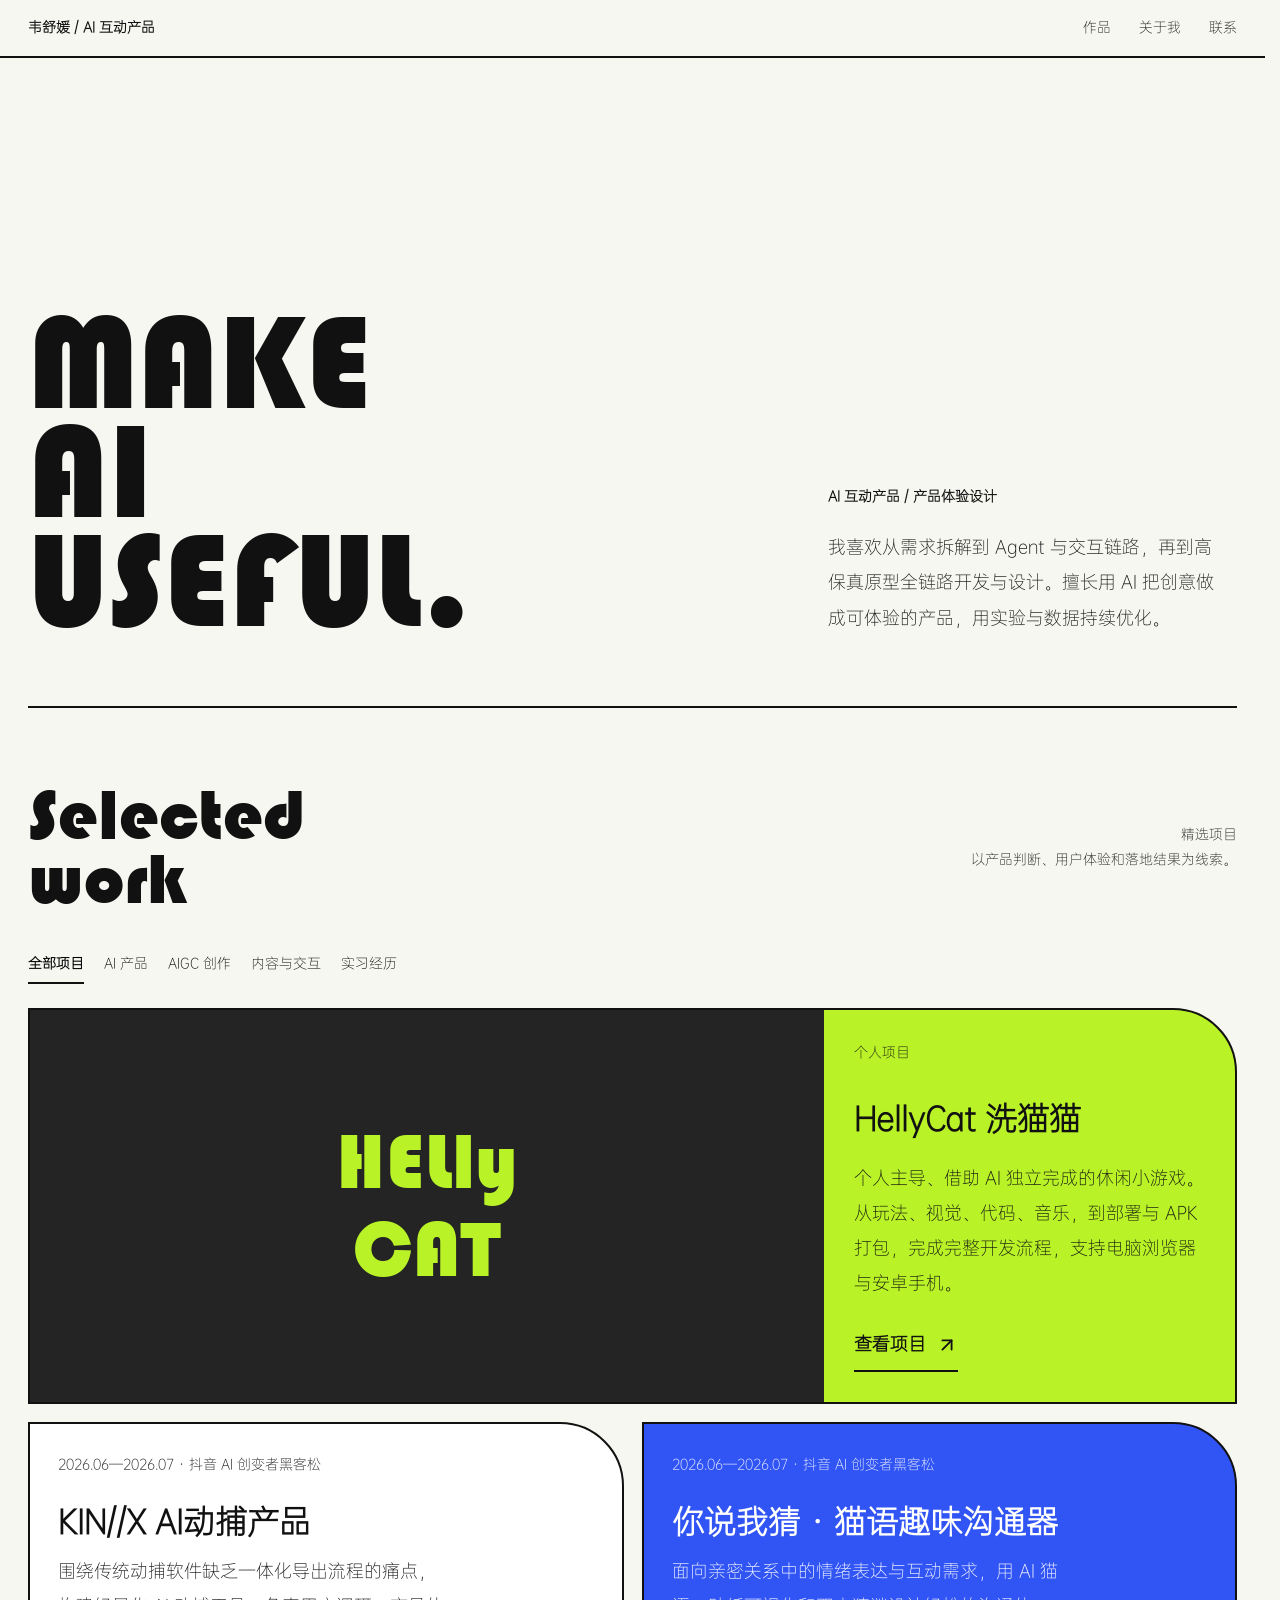
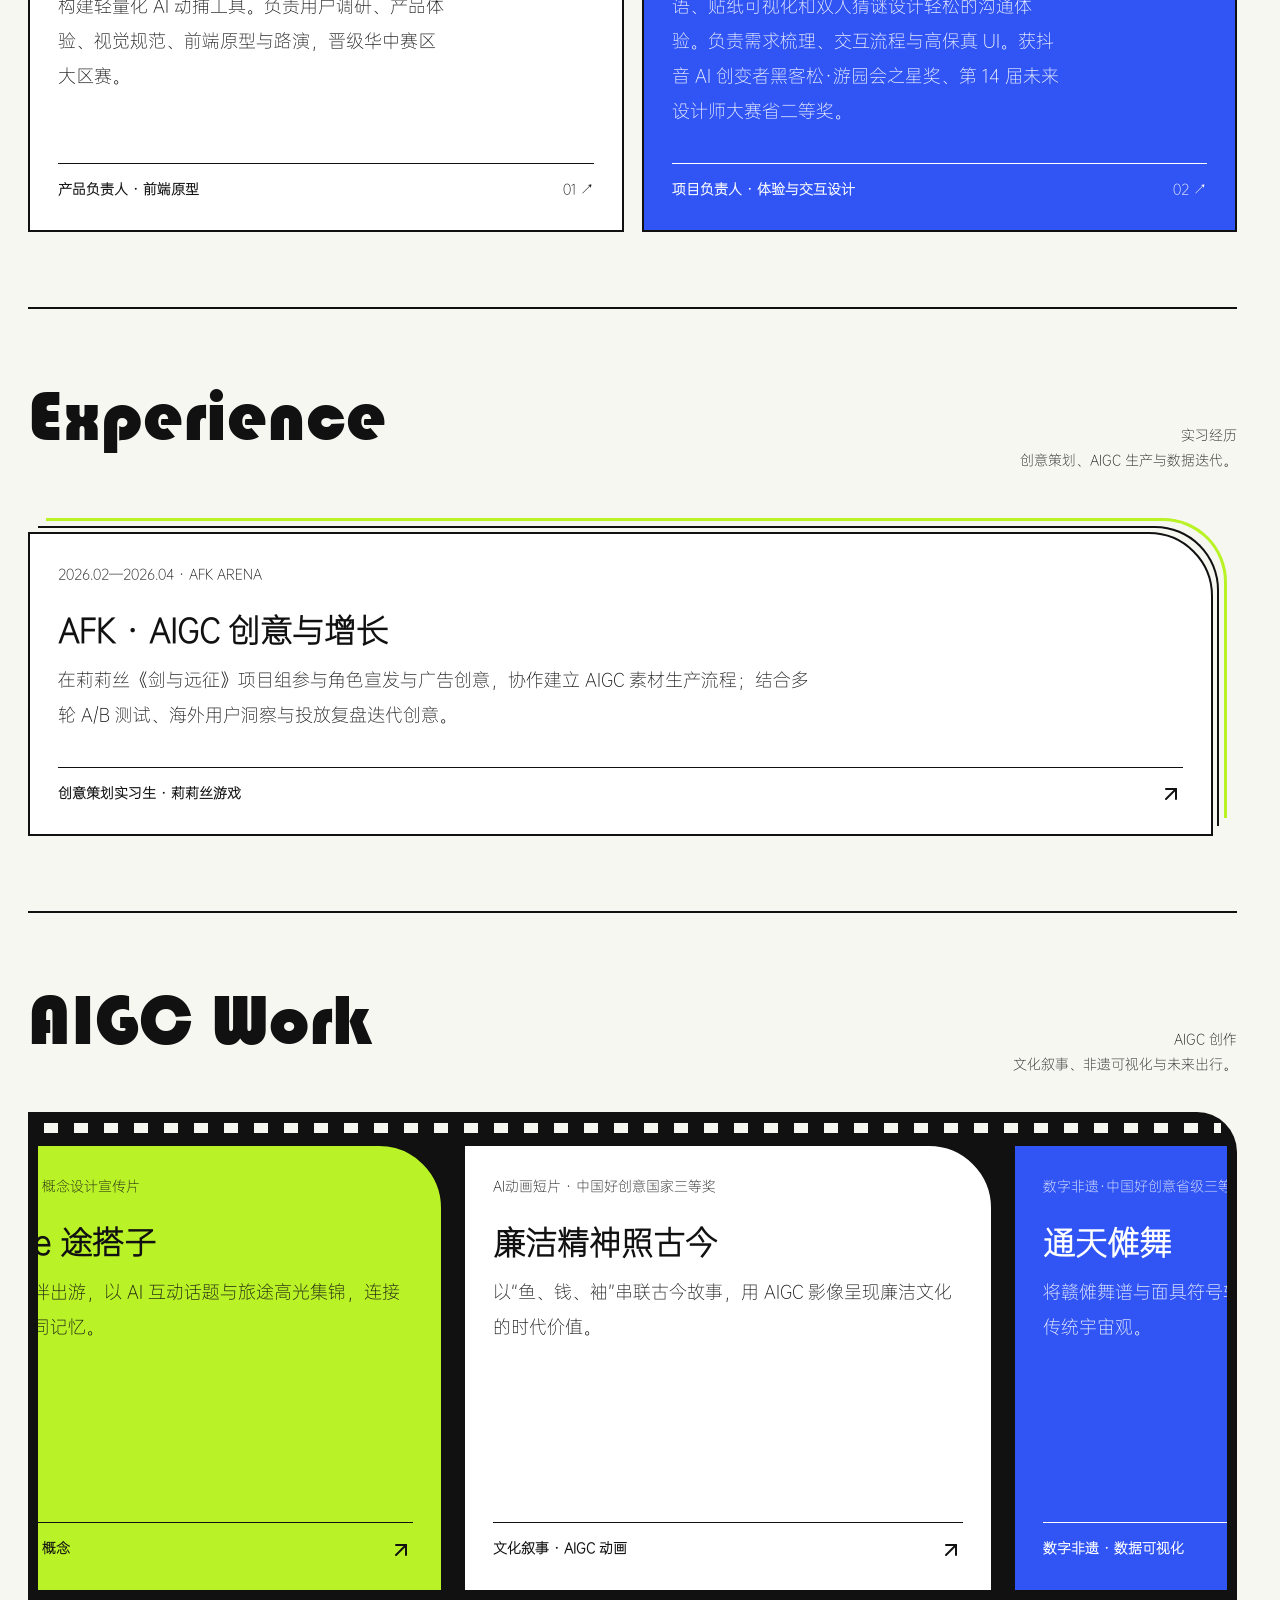
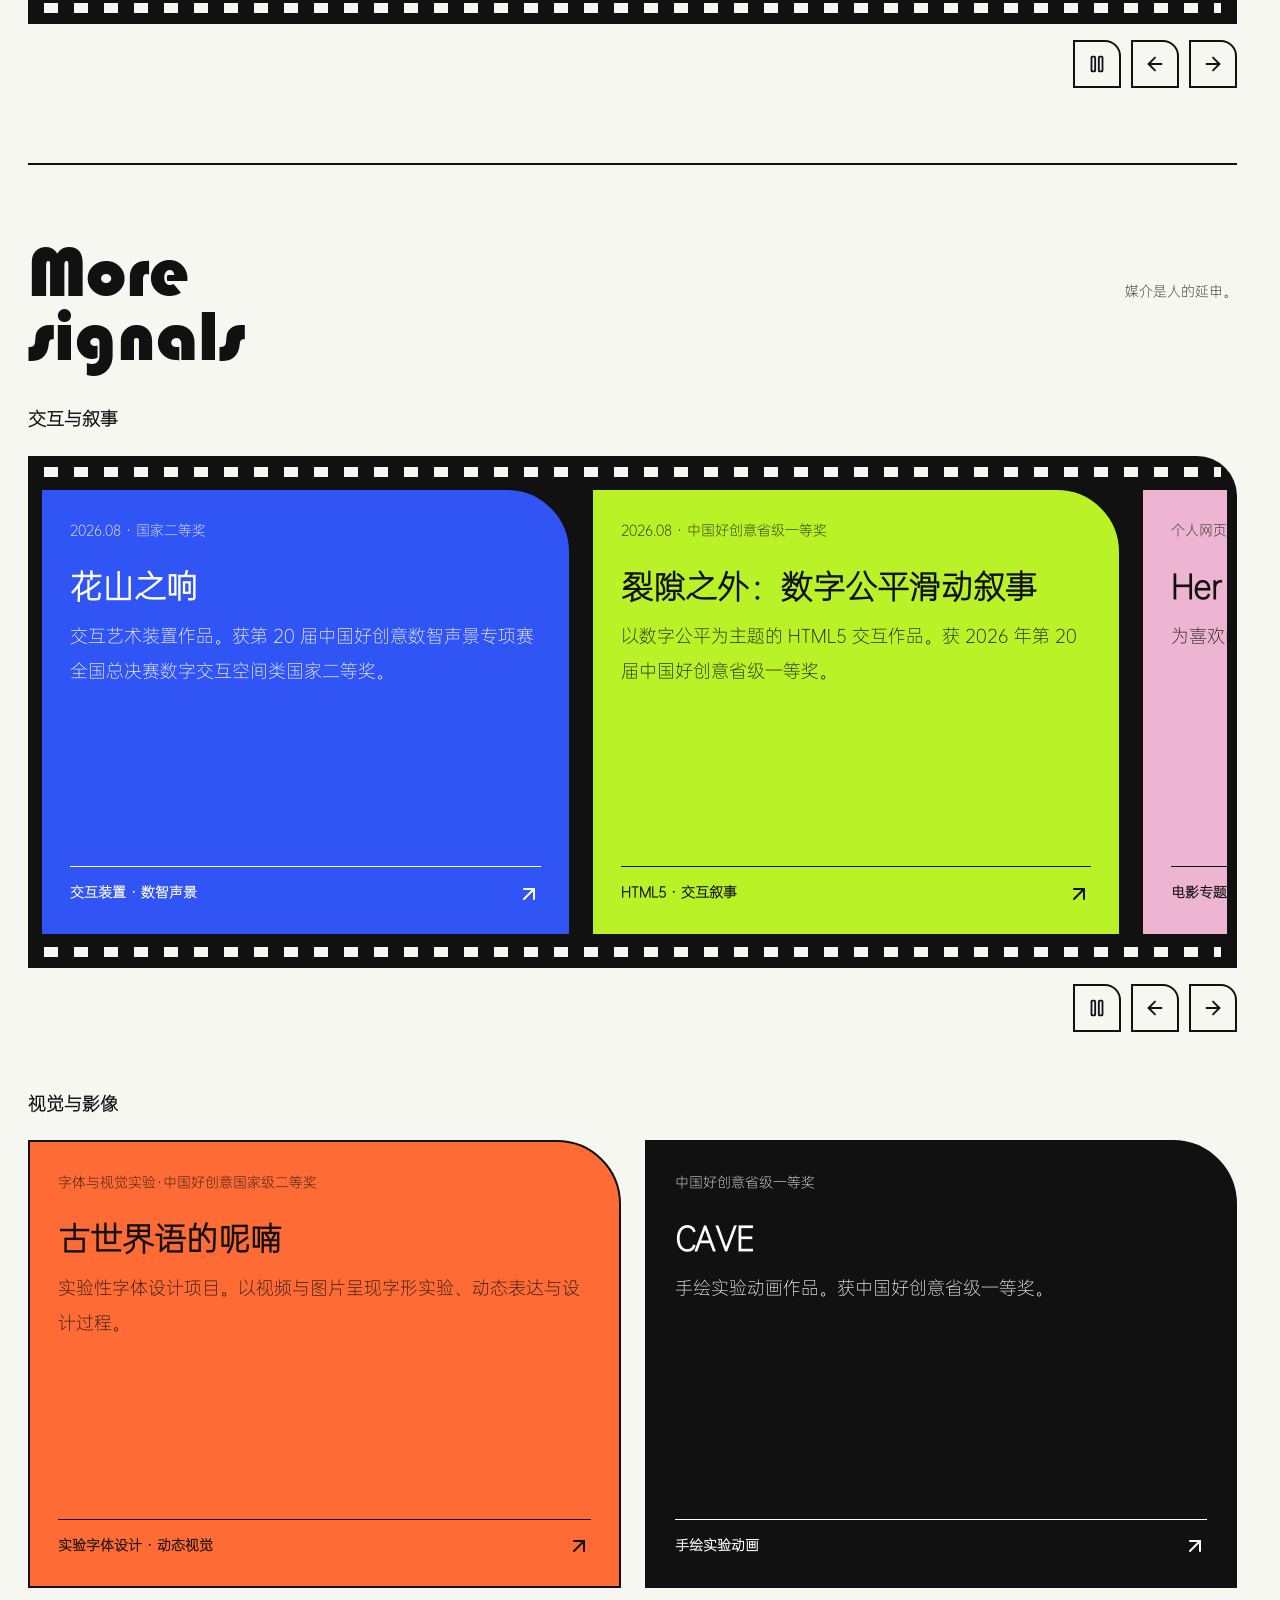
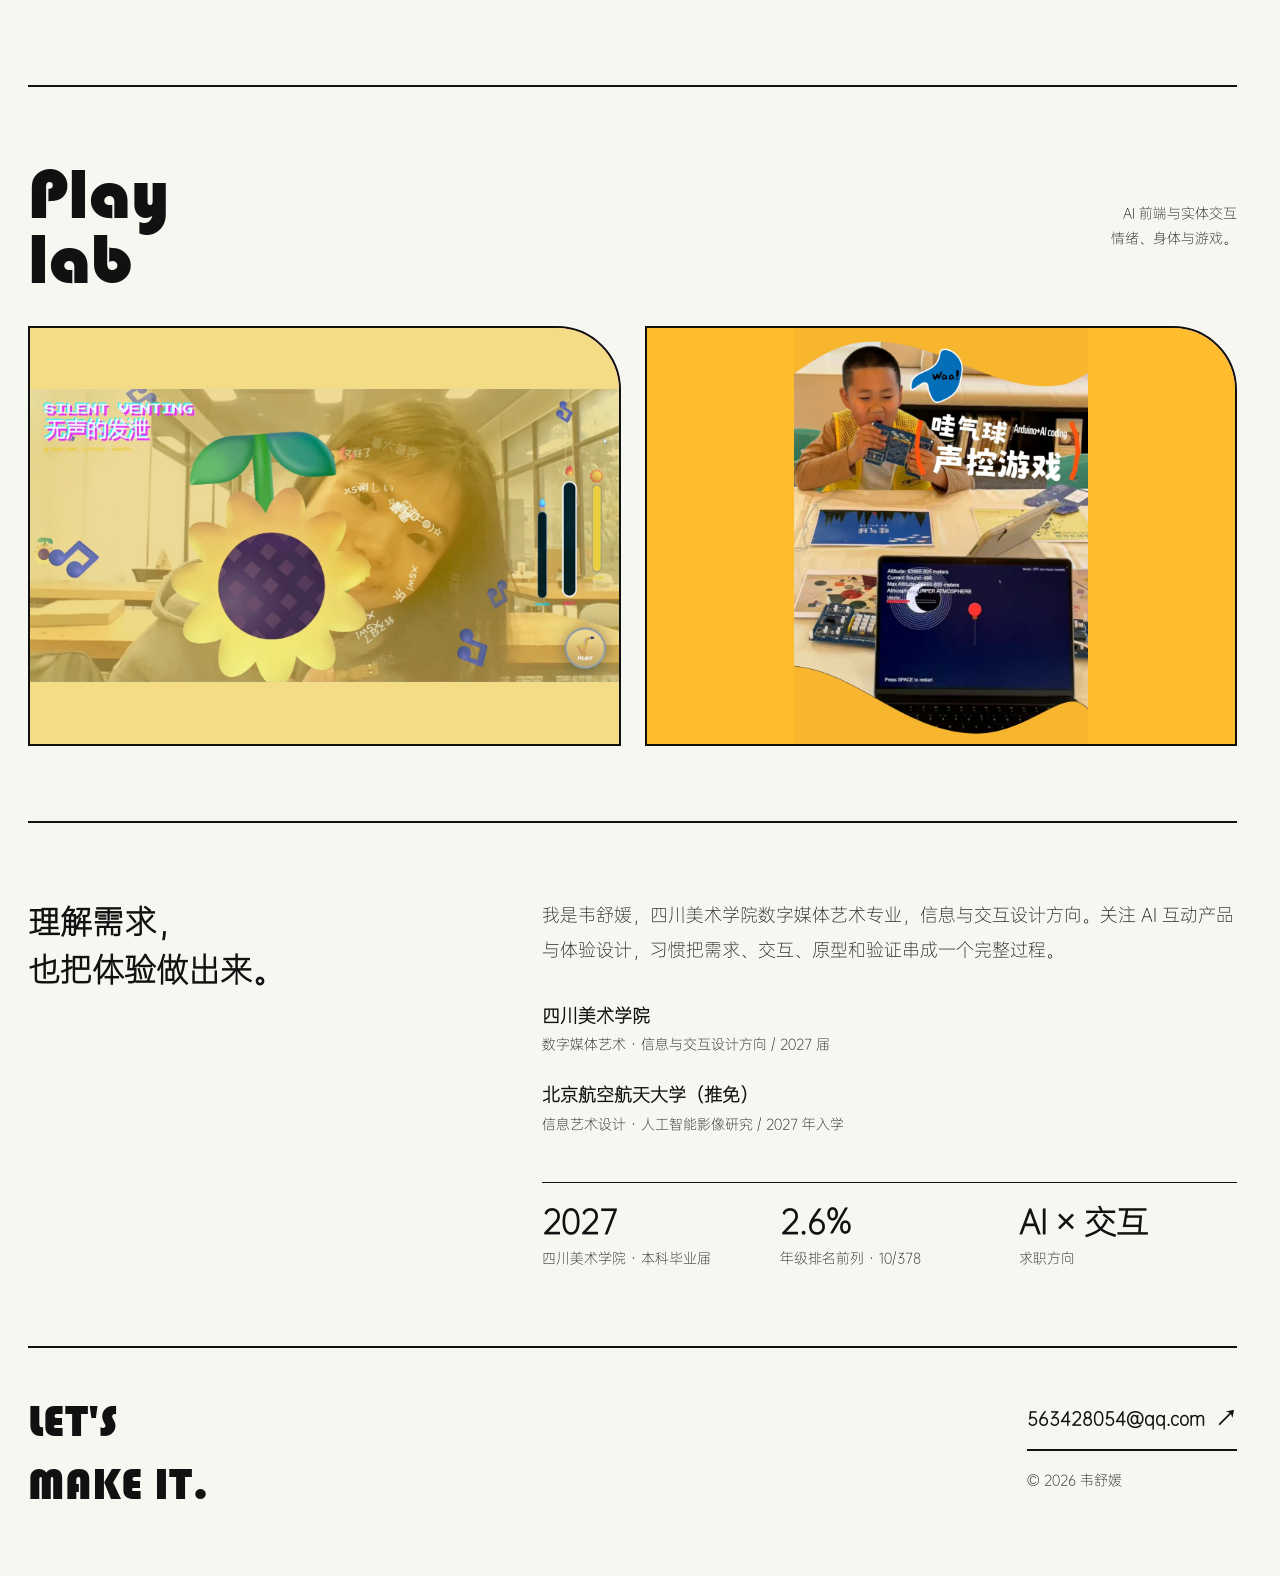
==== index.html @ 36aeb85d "content(afk): add AI intelligence workflow case" ====
<!doctype html>
<html lang="zh-CN">
<head>
  <meta charset="utf-8" />
  <meta name="viewport" content="width=device-width, initial-scale=1" />
  <title>韦舒媛｜AI 互动产品与体验设计</title>
  <style>
    @font-face{font-family:Bauhaus93;src:url('assets/Bauhaus93.ttf') format('truetype');font-display:swap}
    :root{--ink:#111;--paper:#f7f7f2;--lime:#b9f227;--blue:#3155f5;--line:#111;--max:1280px}
    *{box-sizing:border-box} html{scroll-behavior:smooth} body{margin:0;background:var(--paper);color:var(--ink);font-family:OPPOSans,'Microsoft YaHei',sans-serif;font-weight:300;line-height:1.4}
    a{color:inherit;text-decoration:none} button{font:inherit}
    .top{border-bottom:2px solid var(--line);padding:18px 28px;display:flex;justify-content:space-between;align-items:center;position:sticky;top:0;background:rgba(247,247,242,.94);backdrop-filter:blur(10px);z-index:5}
    .mark{font-weight:800;letter-spacing:-.04em}.nav{display:flex;gap:28px;font-size:14px}.nav a:hover{text-decoration:underline;text-underline-offset:5px}
    main{max-width:var(--max);margin:auto;padding:0 28px}.hero{min-height:650px;display:grid;grid-template-columns:1.3fr .7fr;gap:40px;align-items:end;padding:86px 0 70px;border-bottom:2px solid var(--line)}
    h1{font-family:Bauhaus93,Impact,sans-serif;font-size:clamp(78px,12vw,174px);line-height:.8;letter-spacing:-.08em;margin:0;max-width:850px;font-weight:400}.hero-copy{max-width:380px;font-size:20px;line-height:1.3;padding-bottom:4px}.hero-copy strong{display:block;font-size:13px;letter-spacing:.08em;margin-bottom:20px;text-transform:uppercase}.scroll{display:inline-block;margin-top:38px;font-size:13px;border-bottom:2px solid var(--ink);padding-bottom:5px}
    .section{padding:75px 0;border-bottom:2px solid var(--line)}.section-head{display:flex;justify-content:space-between;align-items:baseline;margin-bottom:34px}.section h2{font-family:Bauhaus93,Impact,sans-serif;font-weight:400;font-size:clamp(46px,6vw,84px);line-height:.9;margin:0;letter-spacing:-.06em}.section-note{font-size:13px;max-width:280px;text-align:right}
    .featured{display:grid;grid-template-columns:1.45fr .75fr;min-height:350px;border:2px solid var(--ink);background:var(--lime)}.featured-media{display:flex;align-items:center;justify-content:center;background:#242424;color:var(--lime);font-family:Bauhaus93,Impact;font-size:80px;letter-spacing:-.08em;min-height:350px}.featured-body{padding:30px;display:flex;flex-direction:column;justify-content:space-between}.eyebrow{font-size:12px;text-transform:uppercase;letter-spacing:.12em}.featured h3{font-size:38px;line-height:1;margin:30px 0 10px;letter-spacing:-.04em}.featured p{font-size:16px;max-width:350px}.link{display:inline-flex;align-items:center;gap:10px;border-bottom:2px solid var(--ink);padding:8px 0;font-weight:700;width:max-content}.link span{font-size:22px}
    .grid{display:grid;grid-template-columns:repeat(2,1fr);gap:18px}.card{border:2px solid var(--ink);min-height:290px;display:flex;flex-direction:column;justify-content:space-between;padding:23px;background:#fff}.card:nth-child(2){background:var(--blue);color:#fff}.card:nth-child(3){background:#ff6b35}.card h3{font-size:31px;line-height:1;margin:18px 0 8px;letter-spacing:-.04em}.card p{max-width:390px;margin:0}.card-foot{display:flex;justify-content:space-between;align-items:end;font-size:13px;border-top:1px solid currentColor;padding-top:13px}.tag{font-weight:700}
    .about{display:grid;grid-template-columns:.8fr 1.2fr;gap:50px}.about h2{font-size:48px;line-height:1;margin:0;letter-spacing:-.05em}.about p{font-size:25px;line-height:1.2;margin:0;max-width:720px}.facts{display:grid;grid-template-columns:repeat(3,1fr);gap:20px;margin-top:45px;border-top:1px solid var(--ink);padding-top:15px}.facts b{font-size:30px;display:block}.facts small{font-size:12px}
    footer{max-width:var(--max);margin:auto;padding:42px 28px 60px;display:flex;justify-content:space-between;font-size:14px}.footer-title{font-family:Bauhaus93,Impact;font-size:45px;letter-spacing:-.06em}
    @media(max-width:720px){.top{padding:15px 18px}.nav{gap:14px;font-size:12px}.nav a:nth-child(2){display:none}main{padding:0 18px}.hero{display:block;min-height:560px;padding:75px 0 45px}.hero-copy{margin-top:70px;font-size:18px}.section{padding:55px 0}.section-head{display:block}.section-note{text-align:left;margin-top:14px}.featured{display:block}.featured-media{min-height:220px;font-size:62px}.featured-body{min-height:300px}.grid{grid-template-columns:1fr}.about{display:block}.about p{font-size:22px;margin-top:30px}.facts{grid-template-columns:1fr 1fr}.facts div:last-child{grid-column:span 2}footer{padding:32px 18px;display:block}.footer-title{margin-bottom:25px}}
    *{letter-spacing:0!important}h1{font-size:136px}button,a{touch-action:manipulation}a:focus-visible,button:focus-visible{outline:3px solid #3155f5;outline-offset:5px}.filters{display:flex;gap:20px;margin-bottom:24px}.filters button{border:0;border-bottom:2px solid transparent;background:none;padding:8px 0;cursor:pointer}.filters button[aria-pressed=true]{border-color:#111;font-weight:bold}.card{cursor:pointer}.card:hover h3{text-decoration:underline;text-underline-offset:5px}dialog{border:2px solid #111;padding:32px;max-width:720px;width:calc(100% - 32px);background:var(--paper)}dialog::backdrop{background:#0009}dialog h2{font-size:32px}dialog p{line-height:1.8}.close{float:right;background:transparent;border:1px solid #111;width:36px;height:36px;cursor:pointer}.status{background:var(--lime);padding:14px;margin-top:24px;font-size:14px}footer .link{cursor:default}@media(max-width:720px){h1{font-size:86px}.section h2{font-size:52px}}@media(prefers-reduced-motion:reduce){html{scroll-behavior:auto}}
    [hidden]{display:none!important}
  </style>
  <link rel="stylesheet" href="refinement.css?v=20261112-3">
  <link rel="stylesheet" href="film-frame.css?v=20261105-3">
  <link rel="stylesheet" href="afk-growth.css?v=20261105-3">
</head>
<body>
  <header class="top"><a class="mark" href="#top">你的名字 / AI 产品</a><nav class="nav"><a href="#work">作品</a><a href="#about">关于我</a><a href="#contact">联系</a></nav></header>
  <main id="top">
    <section class="hero"><div><h1>MAKE<br>AI<br>USEFUL.</h1></div><div class="hero-copy"><strong>AI 产品 · 创意技术 · 交互叙事</strong>我把模糊的想法变成可使用、可传播、能产生结果的产品体验。</div></section>
    <section class="section" id="work"><div class="section-head"><h2>Selected<br>work</h2><div class="section-note">精选项目<br>以产品判断、用户体验和落地结果为线索。</div></div><div class="filters" aria-label="项目筛选"><button aria-pressed="true" data-filter="all">全部项目</button><button aria-pressed="false" data-filter="ai">AI 产品</button><button aria-pressed="false" data-filter="aigc">AIGC 创作</button><button aria-pressed="false" data-filter="practice">内容与交互</button><button aria-pressed="false" data-filter="experience">实习经历</button></div>
      <article class="featured">
        <a class="featured-media project-preview" href="https://meowcat.fun/" target="_blank" rel="noopener noreferrer" aria-label="在线游玩 HellyCat 洗猫猫（新窗口打开）">
          <span class="preview-wordmark" aria-hidden="true">HELly<br>CAT</span>
          <span class="preview-stage">
            <img src="assets/hellycat-preview.png" alt="洗猫猫游戏界面：彩虹下的猫咪小屋与多只低多边形猫咪" width="2560" height="1348" decoding="async">
            <span class="preview-caption"><strong>在线游玩</strong><span>meowcat.fun <i data-lucide="arrow-up-right" aria-hidden="true"></i></span></span>
          </span>
        </a>
        <div class="featured-body"><div><span class="eyebrow">独立开发 · 2026</span><h3>HellyCat 洗猫猫</h3><p>用 Codex + Gemini 独立完成的小游戏。从玩法、交互到开发验证，探索 AI 辅助开发与趣味体验。</p></div><button class="link project-detail-trigger" type="button" aria-haspopup="dialog">查看项目 <i data-lucide="arrow-up-right" aria-hidden="true"></i></button></div>
      </article>
      <div class="grid" style="margin-top:18px"><article class="card"><div><span class="eyebrow">抖音 AI 创变者计划黑客松</span><h3>KIN//X<br>AI 动捕系统</h3><p>把复杂的动捕能力转化成更轻量的创作工具，探索 AI 如何降低内容生产门槛。</p></div><div class="card-foot"><span class="tag">产品负责人 · 用户研究 · 前端优化</span><span>01 ↗</span></div></article><article class="card"><div><span class="eyebrow">抖音 AI 创变者黑客松</span><h3>你说我猜<br>猫语沟通器</h3><p>一个移动端交互网页，用趣味反馈把 AI 能力变成可分享的社交体验。</p></div><div class="card-foot"><span class="tag">移动端 · AI 体验</span><span>02 ↗</span></div></article></div>
    </section>
    <section class="section" id="experience" aria-labelledby="experience-heading">
      <div class="section-head"><h2 id="experience-heading">Experience</h2><div class="section-note">实习经历<br>创意策划、AIGC 生产与数据迭代。</div></div>
      <div class="standalone-projects" id="experience-projects"></div>
    </section>
    <section class="section" id="aigc" aria-labelledby="aigc-heading">
      <div class="section-head"><h2 id="aigc-heading">AIGC Work</h2><div class="section-note">AIGC 创作<br>文化叙事、非遗可视化与未来出行。</div></div>
      <div class="carousel" id="aigc-carousel" data-autoplay-direction="right" role="region" aria-roledescription="轮播" aria-label="AIGC 视频作品">
        <div class="film-strip"><div class="carousel-track" id="aigc-track" tabindex="0" aria-label="AIGC 视频作品列表"></div></div>
        <div class="carousel-controls"><div class="carousel-arrows">
          <button class="icon-button" data-carousel-action="playback" aria-label="暂停自动轮播" title="暂停自动轮播" aria-pressed="false" aria-controls="aigc-track"><i data-lucide="pause" aria-hidden="true"></i></button>
          <button class="icon-button" data-carousel-action="prev" aria-label="上一个作品" title="上一个作品" aria-controls="aigc-track"><i data-lucide="arrow-left" aria-hidden="true"></i></button>
          <button class="icon-button" data-carousel-action="next" aria-label="下一个作品" title="下一个作品" aria-controls="aigc-track"><i data-lucide="arrow-right" aria-hidden="true"></i></button>
        </div></div>
      </div>
    </section>
    <section class="section" id="signals" aria-labelledby="signals-heading">
      <div class="section-head"><h2 id="signals-heading">More<br>signals</h2><div class="section-note">媒介是人的延申。</div></div>
      <div class="signals-groups">
        <div class="signals-group">
          <h3>交互与叙事</h3>
          <div class="carousel" id="interaction-carousel" role="region" aria-roledescription="轮播" aria-label="交互与叙事项目">
            <div class="film-strip">
              <div class="carousel-track" id="signals-track" tabindex="0" aria-label="交互与叙事项目列表"></div>
            </div>
            <div class="carousel-controls">
              <div class="carousel-arrows"><button class="icon-button" id="signals-playback" data-carousel-action="playback" aria-label="暂停自动轮播" title="暂停自动轮播" aria-pressed="false" aria-controls="signals-track"><i data-lucide="pause" aria-hidden="true"></i></button><button class="icon-button" id="signals-prev" data-carousel-action="prev" aria-label="上一个项目" title="上一个项目" aria-controls="signals-track"><i data-lucide="arrow-left" aria-hidden="true"></i></button><button class="icon-button" id="signals-next" data-carousel-action="next" aria-label="下一个项目" title="下一个项目" aria-controls="signals-track"><i data-lucide="arrow-right" aria-hidden="true"></i></button></div>
            </div>
          </div>
        </div>
        <div class="signals-group">
          <h3>视觉与影像</h3>
          <div class="visual-grid" id="visuals-track" role="group" aria-label="视觉与影像项目"></div>
        </div>
      </div>
    </section>
    <section class="section" id="experiments" aria-labelledby="experiments-heading">
      <div class="section-head"><h2 id="experiments-heading">Play<br>lab</h2><div class="section-note">AI 前端与实体交互<br>情绪、身体与游戏。</div></div>
      <div class="standalone-projects" id="experiment-projects"></div>
    </section>
    <section class="section" id="about"><div class="about"><h2>产品经理，<br>也做东西。</h2><div><p>我关注 AI 如何真正进入人的工作与生活。我的优势是把产品思考推进到体验、内容和可运行的原型里。</p><div class="facts"><div><b>07</b><small>项目与作品</small></div><div><b>02</b><small>国家级奖项</small></div><div><b>AI × 体验</b><small>工作方向</small></div></div></div></div></section>
  </main>
  <footer id="contact"><div class="footer-title">LET'S<br>MAKE IT.</div><div><span class="link">联系方式待补充</span><br><br>© 2026 你的名字</div></footer>
  <template id="kinx-mvp-case">
    <section class="case-section" id="kinx-mvp" aria-labelledby="kinx-mvp-title">
      <h3 id="kinx-mvp-title">MVP 说明</h3>
      <div class="case-copy">
        <p><strong>KIN//X 是一款连接视频素材、3D 动作与数字分身的轻量化 AI 产品。</strong>将分散的模型能力整合为连续的创作流程，降低动作重建、预览与资产复用的门槛。黑客松 MVP 曾以动作示范场景验证技术链路；以下以 AI 3D 动捕产品视角整理，完整阶段文档保留在下载中。</p>
        <ul class="case-points">
          <li><strong>问题与场景：</strong>传统动捕流程工具分散、操作门槛高，视频中的动作难以直接转为可编辑资产。以一条连续链路连接素材输入、多角度预览与导出。</li>
          <li><strong>目标用户：</strong>需要快速获取动作素材的动画与游戏创作者，以及希望复用数字分身、缩短制作流程的内容团队。</li>
          <li><strong>核心闭环：</strong>导入素材视频 → 识别有效动作 → 重建 3D 动作与数字分身 → 多角度预览 → FBX 可编辑导出；并提供图生 3D 入口。</li>
        </ul>
        <a class="play-project document-link" href="assets/kinx-mvp.docx" download="KINX_MVP说明.docx">下载 MVP 完整说明 <i data-lucide="download" aria-hidden="true"></i></a>
        <details class="mvp-details">
          <summary>展开 AI 链路与产品价值 <i data-lucide="chevron-down" aria-hidden="true"></i></summary>
          <div class="mvp-expanded feature-list">
            <div>
              <h4>AI 链路与能力分工</h4>
              <ol class="case-steps">
                <li><h4>视频内容理解 · MLLM</h4><p>采样视频关键帧，识别有效动作的起止区间，生成候选片段，减少手动裁剪操作。</p></li>
                <li><h4>3D 动作重建 · SAM 3D Body</h4><p>将视频中的人体动作转为 SMPL-X 骨骼与网格序列，形成可预览、可复用的 3D 动作资产。</p></li>
                <li><h4>数字分身生成 · LHM / 3DGS</h4><p>由全身照重建可驱动分身，将人物身份与动作资产分离，支持同一分身复用不同动作。</p></li>
                <li><h4>姿态感知验证 · MediaPipe</h4><p>早期 MVP 在浏览器中检测姿态关键点，比对关节角度、骨骼方向与空间距离，用于验证动作理解与交互反馈。</p></li>
                <li><h4>动作信息解读 · LLM</h4><p>早期 MVP 根据动作摘要、关节误差与评分记录生成反馈，支持追问，并区分测量结果与模型推断。</p></li>
              </ol>
            </div>
            <div>
              <h4>关键产品与技术决策</h4>
              <ul class="case-points">
                <li><strong>拆分重建与实时体验：</strong>后端执行动作及分身重建，产出可复用资产；浏览器负责预览、操作与状态反馈。</li>
                <li><strong>整合模型链路：</strong>将视频理解、动作重建与分身生成组织为连续任务，减少跨工具切换。</li>
                <li><strong>用户自配模型服务（BYOK）：</strong>内容理解与反馈通过用户配置的兼容接口调用模型，减少对单一供应商的依赖。</li>
              </ul>
            </div>
            <div>
              <h4>用户与业务价值</h4>
              <ul class="case-points">
                <li><strong>独立创作者：</strong>从日常素材获取可编辑动作，减少对专业动捕设备与复杂工具链的依赖。</li>
                <li><strong>内容团队：</strong>复用数字分身与动作资产，支持动作拆解、动画制作与内容迭代。</li>
                <li><strong>产品价值：</strong>以统一的输入、预览与导出体验串联模型能力，让技术结果进入实际创作流程。</li>
              </ul>
            </div>
            <div><h4>后续规划</h4><p>继续探索更多动作类目、重建任务队列、资产管理与动作数据接口开放。上述内容属于后续延展方向。</p></div>
          </div>
        </details>
      </div>
      <figure class="project-media poster-media kinx-mvp-poster"><a href="assets/kinx-rollup-poster.webp" target="_blank" rel="noopener noreferrer" aria-label="查看 KIN//X 项目易拉宝海报原图（新窗口打开）"><img src="assets/kinx-rollup-poster.webp" alt="KIN//X 项目易拉宝海报" width="1800" height="4502" loading="lazy" decoding="async"></a></figure>
    </section>
  </template>
  <template id="cat-talk-case">
    <div id="cat-talk-case-content">
      <section class="case-section">
        <h3>用户与问题</h3>
        <div class="case-copy">
          <p>亲密关系中的情绪往往充沛而难以表达。争执之后，双方可能从直接冲突转向沉默，缺少重新开启对话的轻松方式。</p>
          <ul class="case-points">
            <li><strong>表达侧：</strong>想传达真实感受，又担心措辞过于直接、加剧对立，或难以主动示好。</li>
            <li><strong>理解侧：</strong>需要捕捉对方的情绪与意图，而不只接收一句容易产生误解的话。</li>
            <li><strong>设计机会：</strong>借助宠物语言的趣味感与猜谜互动，弱化表达的攻击性，为双方创造共同参与的话题。</li>
          </ul>
        </div>
      </section>
      <section class="case-section">
        <h3>目标与场景</h3>
        <div class="case-copy">
          <p><strong>目标是降低情绪表达的压力，让双方以更轻松的方式开启沟通，并形成彼此专属的“暗语”。</strong></p>
          <ul class="case-points">
            <li><strong>情侣与伴侣：</strong>争执后尝试示好，或表达一时难以直接说出口的情绪。</li>
            <li><strong>朋友与舍友：</strong>通过默契测试、趣味留言与互相出题增加互动。</li>
            <li><strong>家人与亲子：</strong>以声音、表情和猜谜构成共同参与的沟通小游戏。</li>
          </ul>
        </div>
      </section>
      <section class="case-section">
        <h3>核心玩法</h3>
        <div class="case-copy">
          <p>将“想对 Ta 说的话”转译成带有语调与情绪线索的猫语音频，并配合猫咪贴纸可视化。接收方通过听声音、选关键词或表情，猜测留言内容与情绪。</p>
          <ul class="case-points">
            <li><strong>输入：</strong>关系类型、当前情绪、文本，以及录音、上传音频或文本转语音。</li>
            <li><strong>表达：</strong>以猫语声音承载语调，用不同外形的猫咪贴纸组织语言节奏与视觉线索。</li>
            <li><strong>互动：</strong>分享链接邀请对方作答，通过反馈与提示逐步理解留言，再回邀对方出题。</li>
            <li><strong>传播：</strong>设计链接分享与音视频保存入口，兼顾双人互动和本地播放。</li>
          </ul>
        </div>
      </section>
      <section class="case-section" id="cat-talk-send">
        <h3>发送端流程</h3>
        <div class="case-copy">
          <ol class="case-steps">
            <li><h4>进入与理解玩法</h4><p>由看板猫“喵神”介绍猫语沟通方式，用对话气泡建立轻松语境，帮助用户理解接下来的任务。</p></li>
            <li><h4>确定关系与情绪</h4><p>选择朋友、伴侣、Crush、搭子、家人等关系，并标记当前心情，为表达方式与后续反馈提供上下文。</p></li>
            <li><h4>输入内容与声音</h4><p>输入想说的话，再选择实时录音、上传音频或“你来帮我说”的文本转语音。录音开始以提示音确认，过程呈现动态音频条与橙色光晕。</p></li>
            <li><h4>生成与预览猫语</h4><p>生成过程中显示“魔法施展中”；完成后按文本顺序呈现猫咪贴纸与猫语声音。看板猫收起为可唤出的帮助入口。</p></li>
            <li><h4>设置双方称呼</h4><p>填写自己的“喵名”，可选填写对方昵称，让秘密留言更具个人感，也用于分享邀请中的称呼。</p></li>
            <li><h4>分享与保存</h4><p>完成页通过贴纸掉落动画反馈生成结果，引导一键分享互动链接；同时提供猫语音视频的本地保存入口。</p></li>
          </ol>
        </div>
      </section>
      <section class="case-section" id="cat-talk-receive">
        <h3>接收端流程</h3>
        <div class="case-copy">
          <ol class="case-steps">
            <li><h4>接收秘密来信</h4><p>由看板猫介绍来信，用发送者昵称建立情境；点击播放神秘音频，并支持反复收听。</p></li>
            <li><h4>选择内容与情绪</h4><p>从关键词、表情包或 emoji 中作答，猜测对方想表达的话与情绪，减少长文本输入负担。</p></li>
            <li><h4>获得即时反馈</h4><p>每次选择都有简短音效与动画回应。答对时用呼噜声、爱心或摇尾巴强化反馈；答错时由看板猫提示可继续探索的线索。</p></li>
            <li><h4>按需获取提示</h4><p>若 15 秒仍未猜出，看板猫发光、摇晃并邀请点击；结合关系、情境与猫咪声音提供提示，避免长时间卡住。</p></li>
            <li><h4>结算与二次发起</h4><p>根据正确率与关系类型呈现“默契搭档”“心有灵犀”等称号，随后引导“也给对方出个题”，完成双向互动。</p></li>
          </ol>
        </div>
      </section>
      <section class="case-section">
        <h3>关键交互设计</h3>
        <div class="case-copy">
          <ul class="case-points">
            <li><strong>渐进式引导：</strong>把关系、情绪、文本、声音和分享拆成连续的小任务，由看板猫提供情境化说明。</li>
            <li><strong>多模态反馈：</strong>用声音、波形、贴纸与动画共同表达状态，覆盖录音、生成、答题与结算。</li>
            <li><strong>降低挫败感：</strong>允许重复播放，以 15 秒提示机制帮助用户继续完成互动。</li>
            <li><strong>关系化表达：</strong>称呼、称号与反馈随关系类型变化，使体验更贴近双方关系。</li>
          </ul>
          <p class="case-note">以上交互设计方案DEMO已落地，产品目标、双端流程与反馈机制均经过“抖音AI创变者黑客松”现场观众、导师验证</p>
        </div>
      </section>
      <section class="case-section poster-section" id="cat-talk-poster">
        <h3>项目海报</h3>
        <figure class="project-media poster-media responsive-poster">
          <a class="poster-original" href="assets/cat-talk-poster-desktop.jpg" target="_blank" rel="noopener noreferrer" aria-label="查看你说我猜项目海报原图（新窗口打开）">
            <picture>
              <source media="(max-width:720px)" srcset="assets/cat-talk-poster.jpg" width="1054" height="1492">
              <img src="assets/cat-talk-poster-desktop.jpg" alt="你说我猜项目海报：蓝色浏览器边框内，猫咪贴纸与音频波形组成双人猜谜的视觉主题" width="1280" height="800" loading="lazy" decoding="async">
            </picture>
          </a>
        </figure>
      </section>
      <section class="case-section poster-section" id="cat-talk-hackathon" aria-labelledby="cat-talk-hackathon-title">
        <h3 id="cat-talk-hackathon-title">黑客松现场</h3>
        <div class="carousel event-carousel" role="region" aria-roledescription="轮播" aria-label="你说我猜黑客松现场照片">
          <div class="film-strip">
            <div class="carousel-track event-gallery" id="cat-talk-photos" tabindex="0" aria-label="黑客松现场照片列表">
              <figure><a href="assets/cat-talk-hackathon-award.jpg" target="_blank" rel="noopener noreferrer" aria-label="查看游园会之星获奖合照原图（新窗口打开）"><img src="assets/cat-talk-hackathon-award.jpg" alt="你说我猜团队在抖音 AI 创变者黑客松获得游园会之星后的合照" width="1920" height="1280" loading="lazy" decoding="async"></a></figure>
              <figure><a href="assets/cat-talk-hackathon-demo.jpg" target="_blank" rel="noopener noreferrer" aria-label="查看向评委介绍作品原图（新窗口打开）"><img src="assets/cat-talk-hackathon-demo.jpg" alt="黑客松现场向评委介绍你说我猜，并展示产品交互" width="1440" height="960" loading="lazy" decoding="async"></a></figure>
              <figure><a href="assets/cat-talk-hackathon-venue.jpg" target="_blank" rel="noopener noreferrer" aria-label="查看抖音 AI 创变者黑客松现场照片原图（新窗口打开）"><img src="assets/cat-talk-hackathon-venue.jpg" alt="手持你说我猜作品海报，在抖音 AI 创变者计划重庆大学站现场留影" width="1440" height="960" loading="lazy" decoding="async"></a></figure>
            </div>
          </div>
          <div class="carousel-controls"><div class="carousel-arrows">
            <button class="icon-button" data-carousel-action="playback" aria-label="暂停自动轮播" title="暂停自动轮播" aria-pressed="false" aria-controls="cat-talk-photos"><i data-lucide="pause" aria-hidden="true"></i></button>
            <button class="icon-button" data-carousel-action="prev" aria-label="上一张照片" title="上一张照片" aria-controls="cat-talk-photos"><i data-lucide="arrow-left" aria-hidden="true"></i></button>
            <button class="icon-button" data-carousel-action="next" aria-label="下一张照片" title="下一张照片" aria-controls="cat-talk-photos"><i data-lucide="arrow-right" aria-hidden="true"></i></button>
          </div></div>
        </div>
      </section>
    </div>
  </template>
  <template id="silent-venting-case">
    <section class="case-section">
      <h3>创作起点</h3>
      <div class="case-copy">
        <p>本项目是一件探讨“隐形崩溃”的AI数字交互游戏。在禁止情绪化外露的当代社会规训下，不是所有情绪都有机会说出口。</p>
        <p>我尝试将屏幕变成一个无需言语的情绪出口。让焦虑以网络符号与弹幕的形式出现，再由参与者用面部动作与之互动，将抽象的压力转化为可见、可回应的游戏过程。</p>
      </div>
    </section>
    <section class="case-section">
      <h3>三种情绪玩法</h3>
      <div class="case-copy feature-list">
        <div><h4>愤怒 · 发射与击碎</h4><p>张嘴触发文字弹幕，击碎迎面而来的压力符号；随着能量积累，画面与反馈增强。</p></div>
        <div><h4>喜悦 · 护盾与反弹</h4><p>微笑开启阳光护盾，将压力反弹，以明亮的视觉状态回应积极情绪。</p></div>
        <div><h4>悲伤 · 积累与释放</h4><p>眨眼或半闭眼触发泪水文字与能量积累，达到阈值后形成清屏反馈，让悲伤也成为推动游戏的力量。</p></div>
        <div><h4>结束 · 从对抗回到接纳</h4><p>结束画面以安慰文字与温和的互动回应参与者，让体验由紧张的对抗转向休息与自我接纳。</p></div>
      </div>
    </section>
    <section class="case-section">
      <h3>AI 与技术实现</h3>
      <div class="case-copy">
        <ul class="case-points">
          <li><strong>AI 协作开发：</strong>以自然语言描述玩法、状态与反馈，使用 Gemini 3 辅助生成核心代码，再持续调整交互与视觉表现。</li>
          <li><strong>实时视觉交互：</strong>通过摄像头与 MediaPipe 识别面部关键点和动作，将张嘴、微笑、眨眼映射为三种游戏状态。</li>
          <li><strong>前端呈现：</strong>React 与 TypeScript 组织界面和流程，Canvas 绘制文字、粒子与压力符号，Web Audio 提供声音反馈。</li>
          <li><strong>作品呈现：</strong>通过演示视频展示实时表情交互、三种情绪模式及反馈过程。</li>
        </ul>
      </div>
    </section>
  </template>
  <template id="wow-balloon-case">
    <section class="case-section">
      <h3>与妹妹共同创作</h3>
      <div class="case-copy">
        <p><strong>“作业好多！想在家大喊，但妈妈说这样不礼貌。”</strong></p>
        <p>这句来自八岁妹妹的话，成为作品的起点。我与她共同构思一个可以尽情出声的空间：让平时被压住的声音，成为推动游戏前进的动力。</p>
        <p>“哇！气球”由此成为一个安全而柔韧的情绪容器。它既是一件声控交互装置，也是一次将内在感受转化为外在视觉的尝试。</p>
      </div>
    </section>
    <section class="case-section">
      <h3>声音如何成为游戏</h3>
      <div class="case-copy">
        <ol class="case-steps">
          <li><h4>发声与感知</h4><p>Arduino 采集声音信号，将参与者的声音变化转为游戏输入。</p></li>
          <li><h4>情绪的视觉外化</h4><p>气球的膨胀与收缩呼应呼吸节奏，色彩流转与关卡变化承接情绪的起伏，让不可见的压力拥有可感知的形态。</p></li>
          <li><h4>释放与前进</h4><p>每一次出声都为气球提供上升动力，推动它挣脱“地心引力”、飞向外太空。在游戏中，声音不再承受是否“合规矩”的评价。</p></li>
        </ol>
      </div>
    </section>
    <section class="case-section">
      <h3>技术与体验意图</h3>
      <div class="case-copy">
        <ul class="case-points">
          <li><strong>Processing：</strong>实现视觉风格、气球状态与游戏关卡。</li>
          <li><strong>Arduino：</strong>连接实体声音输入与屏幕反馈，构建软硬件交互链路。</li>
          <li><strong>Google Gemini：</strong>引入 AI 辅助情绪分析，探索声音、感受与视觉反馈之间的关联。</li>
          <li><strong>面向儿童的体验：</strong>希望让习惯隐忍的孩子重新感受身体与声音，以共同游玩创造表达、释放与自我接纳的机会。</li>
        </ul>
      </div>
    </section>
  </template>
  <template id="hellycat-case">
    <section class="case-section">
      <h3>选题背景</h3>
      <div class="case-copy">
        <p>在游戏公司实习时，我受到“人人都是游戏开发者”的影响，希望从一个最小可行版本开始，做出一款视觉呆萌、休闲轻松、玩法新颖，并且可以多端游玩的独立游戏。</p>
        <p>洗猫猫的灵感来自现实生活：猫咪洗澡时经常到处乱窜，很难控制。我希望还原这种“慌乱中偶然成功”的趣味，同时表现每只猫咪不同的个性。</p>
        <p>除了洗澡玩法，游戏还加入了公告栏、留言板、猫咪图鉴与故事，以及等待探索的彩蛋。希望玩家在了解猫咪性格与经历的过程中，多一点耐心，培养爱心和同理心。</p>
      </div>
    </section>
    <section class="case-section">
      <h3>成品效果</h3>
      <div class="case-copy">
        <p>网页版本已部署到阿里云服务器，可以通过浏览器直接游玩；游戏主体也已打包为安卓 APK，可在手机上安装。</p>
        <p>游戏支持电脑浏览器和安卓手机，包含十个关卡、猫咪图鉴、猫咪故事、消耗品、结局彩蛋、猫咪小屋和配乐系统。</p>
        <dl class="release-facts"><div><dt>关卡</dt><dd>十个关卡</dd></div><div><dt>发布</dt><dd>网页 / 安卓 APK</dd></div><div><dt>环境</dt><dd>白猫 / 黑猫模式</dd></div></dl>
      </div>
    </section>
    <section class="case-section hellycat-features">
      <h3>核心页面与功能</h3>
      <div class="case-copy feature-list">
        <div><h4>首页与双端运行</h4><p>电脑端显示完整首页，安卓端采用竖屏布局。玩家可以从首页进入关卡，也可以进入猫咪的小屋。</p></div>
        <div><h4>选关系统</h4><p>用不同猫咪的形象区分十个关卡，展示已获得的星级。每只猫咪有不同性格和需求；通关解锁对应故事，三星通关可获得消耗品道具。</p></div>
        <div><h4>关卡玩法</h4><p>玩家通过按住和拖拽操作，观察猫咪状态，选择清洁或安抚工具，再尝试把猫咪放入浴缸。猫咪会逃跑、抓伤玩家，也会因状态不同作出不同反应，让简单的目标具有变化和偶然性。</p></div>
        <div><h4>背包与设置</h4><p>背包集中展示已获得的消耗品和数量，点击查看道具介绍，新道具显示红点提示。设置中可以调节配乐与音效音量、重新开始本关、返回选关、切换白猫和黑猫模式，全通关后还可回看贺卡。</p></div>
        <div><h4>猫咪图鉴与故事</h4><p>图鉴记录收集进度，并为每只猫咪安排了一封来信。玩家可以了解它们的性格、经历与来到浴室的原因。我希望这些故事让玩家对猫咪多一点耐心，培养爱心和同理心。</p></div>
        <div><h4>全通关礼物与贺卡</h4><p>完成全部关卡后，玩家会收到猫咪们的神秘礼物。打开礼包可获得三份奖励，并回看一张手绘通关贺卡。</p></div>
        <div><h4>公告栏与留言板</h4><p>公告栏包含寻猫、领养和故事三个分类，留言板提供玩家交流入口，尝试把游戏扩展成猫咪爱好者交流空间。</p></div>
        <div><h4>猫咪小屋</h4><p>小屋采用低面数 3D 模型，把资源主要用于动作与交互。随着关卡推进，对应猫咪会来到小屋；玩家可以照顾猫咪、拖动摆放、摸摸头，并切换环境：白猫模式是漂浮在天空中的小屋，黑猫模式是漂浮在宇宙中的小屋。</p></div>
      </div>
      <img class="cat-stack" src="assets/hellycat-cat-stack.png" alt="四只萌猫上下堆叠：三花猫、白猫、黑猫和橘猫" width="459" height="1161" loading="lazy" decoding="async">
    </section>
    <div class="case-media"></div>
    <section class="case-section">
      <h3>使用的技术与工具</h3>
      <div class="case-copy">
        <p><strong>我负责确定玩法和视觉方向，检查效果、持续修改并完成上线；AI 参与原型、图像、编码与音乐制作。</strong></p>
        <dl class="toolchain">
          <dt>Google AI Studio</dt><dd>前端原型与开发辅助</dd>
          <dt>GPT-5.5</dt><dd>图像生成与创意辅助</dd>
          <dt>Codex 6.1</dt><dd>代码开发与后端辅助</dd>
          <dt>Figma</dt><dd>特殊 UI 草图与视觉表达</dd>
          <dt>React / TypeScript</dt><dd>网页应用开发</dd>
          <dt>Canvas</dt><dd>关卡画面与交互绘制</dd>
          <dt>Three.js</dt><dd>猫咪小屋 3D 场景</dd>
          <dt>Suno AI</dt><dd>配乐制作</dd>
          <dt>阿里云</dt><dd>服务器部署</dd>
          <dt>GitHub</dt><dd>源码管理</dd>
          <dt>meowcat.fun</dt><dd>游戏域名</dd>
        </dl>
      </div>
    </section>
    <section class="case-section">
      <h3>遇到的困难</h3>
      <div class="case-copy feature-list">
        <div><h4>资源丢失与部署恢复</h4><p>开发中途，服务器实例被释放，数据损失了大半。我重新整理资源、恢复部署，也意识到备份的重要性。</p></div>
        <div><h4>从文字描述到视觉草图</h4><p>一些特殊 UI 很难只通过文字描述。后来我先用 Figma 绘制草图，再让 Codex 根据草图用代码绘制矢量图，最终完成了猫耳朵、房子入口、道具图标、结局卡片等界面。</p></div>
      </div>
    </section>
    <section class="case-section">
      <h3>项目总结</h3>
      <div class="case-copy"><p>这个项目由我个人主导，并借助 AI 独立完成。从玩法设计、视觉设计、代码开发、音乐制作，到服务器部署和 APK 打包，我完成了一个完整的独立游戏开发流程。</p></div>
    </section>
  </template>
  <template id="afk-intelligence-case">
    <section class="case-section" id="afk-intelligence" aria-labelledby="afk-intelligence-title">
      <h3 id="afk-intelligence-title">欧美热点信息情报站</h3>
      <div class="case-copy">
        <p><strong>Vibe Coding · 将重复工作沉淀为 SOP 与 AI 工作流。</strong>在创意策划的日常工作中，我把高频、重复的素材收集任务拆解为固定步骤与分类标准，再通过 AI 编程搭建“欧美热点信息情报站”，让 AI 承担大批量素材的采集、分类与整理，将更多时间留给创意判断与方案设计。</p>
        <p><strong>工作链路：</strong>日常任务拆解 → SOP / Skill 沉淀 → AI 批量采集与清洗 → 分类归档与热点分析 → 周报输出与持续更新。</p>
        <ul class="case-points">
          <li><strong>广告素材收集与分类：</strong>整理广告参考、投放信息与创意特征，建立可复用的素材分类与归档流程。</li>
          <li><strong>欧美流行文化采集：</strong>持续收集 meme、新闻、表情包等热点内容，整理可用于宣发创意的文化线索。</li>
          <li><strong>欧美经典角色设计参考：</strong>收集角色形象、视觉设定与设计参考，为英雄概念与宣发创意提供素材。</li>
        </ul>
        <p class="case-note">以下为项目介绍与界面图片，可点击查看大图。</p>
      </div>
      <div class="project-slides" aria-label="欧美热点信息情报站项目介绍">
        <figure class="project-slide"><a href="assets/afk-intelligence-overview.webp" target="_blank" rel="noopener noreferrer" aria-label="查看情报站项目概览大图（新窗口打开）"><img src="assets/afk-intelligence-overview.webp" alt="欧美热点信息情报站：项目简介、设计亮点与个人工作" width="2425" height="1364" loading="lazy" decoding="async"></a></figure>
        <figure class="project-slide"><a href="assets/afk-intelligence-background.webp" target="_blank" rel="noopener noreferrer" aria-label="查看情报站工作背景与痛点大图（新窗口打开）"><img src="assets/afk-intelligence-background.webp" alt="情报站项目背景：重复性工作、方案、核心痛点与需求" width="2425" height="1364" loading="lazy" decoding="async"></a></figure>
        <figure class="project-slide"><a href="assets/afk-intelligence-workflow.webp" target="_blank" rel="noopener noreferrer" aria-label="查看情报站自动化流程大图（新窗口打开）"><img src="assets/afk-intelligence-workflow.webp" alt="情报站工作流与功能：Skill 沉淀、多源采集、清洗归档、AI 分析与报告发布" width="2425" height="1364" loading="lazy" decoding="async"></a></figure>
        <figure class="project-slide"><a href="assets/afk-intelligence-results.webp" target="_blank" rel="noopener noreferrer" aria-label="查看情报站成果展示大图（新窗口打开）"><img src="assets/afk-intelligence-results.webp" alt="情报站成果展示：工作提效、数据概览与多设备界面" width="2425" height="1364" loading="lazy" decoding="async"></a></figure>
      </div>
    </section>
  </template>
  <dialog id="detail" aria-labelledby="detail-title" data-state="closed">
    <div class="project-surface">
      <div class="detail-content">
        <header class="detail-toolbar"><span>韦舒媛 / 项目详情</span><button class="close" aria-label="关闭项目详情" title="关闭项目详情" autofocus><i data-lucide="x" aria-hidden="true"></i></button></header>
        <div id="detail-body"></div>
        <footer class="detail-footer"><span>韦舒媛 / AI 互动产品与体验设计</span><button class="return-projects">返回作品列表 <i data-lucide="arrow-up-right" aria-hidden="true"></i></button></footer>
      </div>
    </div>
  </dialog>
<script src="assets/lucide.min.js"></script>
<script src="refinement.js?v=20261112-3"></script>
</body></html>
---- refinement.css ----
@font-face{font-family:OPPOSans;src:url('assets/OPPOSans-Light.ttf') format('truetype');font-weight:300;font-display:swap}
:root{--text-small:14px;--text-body:18px;--text-title:32px}
body,button,dialog{font-family:OPPOSans,sans-serif;font-weight:300}
html{scrollbar-gutter:stable}body.project-open{overflow:hidden}
.mark,.nav,.hero-copy strong,.scroll,.section-note,.eyebrow,.card-foot,.facts small,footer,.filters button,.status{font-size:var(--text-small)}
.hero-copy,.featured p,.card p,.about p,dialog p,.link{font-size:var(--text-body);line-height:1.95}
.featured h3,.card h3,.about h2,dialog h2,dialog h3,.facts b{font-family:OPPOSans,sans-serif;font-size:var(--text-title);line-height:1.5;font-weight:700}
.section-note,.eyebrow,.card-foot,.facts small,.status{line-height:1.8}
.mark,.hero-copy strong,.tag,.filters button[aria-pressed=true]{font-weight:700}
.hero-copy{max-width:400px;align-self:end;padding-bottom:0}.hero-copy p{margin:0}.section h2{font-size:72px}.about h2{font-size:var(--text-title)}
.featured-media.project-preview{position:relative;display:grid;place-items:center;min-width:0;min-height:350px;background:#242424;color:var(--lime);overflow:hidden}
.preview-wordmark{font-family:Bauhaus93,Impact,sans-serif;font-size:80px;line-height:1.1;text-align:center;transition:opacity .4s ease}
.preview-stage{position:absolute;inset:0;display:grid;grid-template-rows:minmax(0,1fr) auto;background:#a7d7ea;color:var(--ink);font-family:OPPOSans,sans-serif;opacity:0;pointer-events:none;transition:opacity .65s cubic-bezier(.22,1,.36,1)}
.preview-stage>img{display:block;width:100%;height:100%;min-height:0;object-fit:contain}
@media(hover:hover){.featured:hover .preview-stage{opacity:1}.featured:hover .preview-wordmark{opacity:0}}
.featured:has(:focus-visible) .preview-stage{opacity:1}.featured:has(:focus-visible) .preview-wordmark{opacity:0}
.preview-caption{display:flex;align-items:center;justify-content:space-between;gap:16px;width:100%;padding:12px 20px;border-top:2px solid var(--ink);background:var(--paper);font-size:var(--text-small);line-height:1.8}.preview-caption>span{display:inline-flex;align-items:center;gap:8px}.preview-caption svg{width:20px;height:20px;transition:transform .3s}.project-preview:hover .preview-caption svg{transform:translate(3px,-3px)}
.project-detail-trigger{padding:8px 0;border:0;border-bottom:2px solid currentColor;background:none;color:inherit;cursor:pointer}.project-detail-trigger svg{width:22px;height:22px;transition:transform .3s}.project-detail-trigger:hover svg{transform:translate(4px,-4px)}
.featured-body{position:relative}.featured-body>.project-detail-trigger::after{content:"";position:absolute;inset:0;cursor:inherit}
.featured-body:has(>.project-detail-trigger:focus-visible){outline:3px solid var(--blue);outline-offset:-6px}.featured-body>.project-detail-trigger:focus-visible{outline:0}
.play-project{display:inline-flex;align-items:center;gap:18px;margin-top:28px;padding:10px 0;border-bottom:2px solid currentColor;font-size:var(--text-body);font-weight:700}.play-project svg{width:24px;height:24px;transition:transform .3s}.play-project:hover svg{transform:translate(4px,-4px)}
.detail-actions{display:flex;flex-wrap:wrap;gap:0 32px}
.project-media{margin:0;min-width:0;scroll-margin-top:100px}.project-media video{display:block;width:min(100%,416px);height:auto;min-height:0;aspect-ratio:9/16;object-fit:contain;background:#111;border-radius:0 28px 0 0;overflow:hidden;cursor:auto}
.demo-media{display:grid;justify-items:center;gap:18px;padding:28px;background:#202220;color:#fff;border-radius:0 48px 0 0}.demo-media figcaption{padding:0}
.landscape-media video{width:100%;aspect-ratio:16/9;border-radius:0}
.project-slides{display:grid;gap:40px;margin-top:48px}.project-slide{margin:0;min-width:0;scroll-margin-top:108px}.project-slide>a{display:block;background:#fff}.project-slide img{display:block;width:100%;height:auto;aspect-ratio:2425/1364;object-fit:contain;border-radius:0}
#afk-intelligence>.project-slides{grid-column:1 / -1;margin-top:0}
body.custom-cursor .project-media video{cursor:auto!important}.project-media img{display:block;width:100%;height:auto;aspect-ratio:2560/1348;object-fit:contain;background:#a7d7ea;border:1px solid var(--ink);border-radius:0 40px 0 0}.external-media img{aspect-ratio:auto;background:#111}
.project-media figcaption{display:flex;flex-wrap:wrap;align-items:center;gap:8px;padding-block:14px;font-size:var(--text-small);line-height:1.8}.project-media figcaption a{display:inline-flex;align-items:center;gap:6px}.project-media figcaption svg{width:18px;height:18px}.project-media figcaption a:hover{text-decoration:underline;text-underline-offset:4px}
.featured,.card{border-radius:0 64px 0 0}.featured{overflow:hidden}.status{border-radius:0 28px 0 0}.close{border-radius:0 14px 0 0}
.card,.featured{position:relative;transition:transform .48s cubic-bezier(.22,1,.36,1),box-shadow .48s cubic-bezier(.22,1,.36,1),border-top-right-radius .48s}
.card{padding:28px;gap:28px}.card h3{margin-top:20px}.card p{margin-bottom:6px}.card-foot{gap:18px}.card-foot>span:last-child{flex-shrink:0}
.link span,.card-foot>span:last-child{display:inline-block;transition:transform .35s cubic-bezier(.22,1,.36,1)}.link:hover span{transform:translate(5px,-5px)}
@media(hover:hover){.card:hover,.featured:hover{transform:translate(-4px,-12px);box-shadow:12px 14px 0 #111;border-top-right-radius:92px}.card:hover .card-foot>span:last-child{transform:translate(5px,-5px)}}
.card:active,.featured:active{transform:translate(0,-3px);box-shadow:4px 5px 0 #111}
@media(hover:hover){.card[data-project=kenx]:hover{box-shadow:12px 14px 0 #999}}
.card[data-project=kenx]:focus-visible{box-shadow:12px 14px 0 #999}.card[data-project=kenx]:active{box-shadow:4px 5px 0 #999}
.card-hover-cover{position:absolute;inset:0;z-index:1;overflow:hidden;border-radius:inherit;background:#edf4f8;opacity:0;pointer-events:none;transition:opacity .65s cubic-bezier(.22,1,.36,1)}
[data-project=kenx] .card-hover-cover{background:#0b0b0b}.card-hover-cover img{display:block;width:100%;height:100%;object-fit:contain}
[data-project=cat-talk] .card-hover-cover img{object-fit:cover;object-position:left top;transform:scale(1.3);transform-origin:left top}
@media(hover:hover){.has-hover-cover:hover .card-hover-cover{opacity:1}}.has-hover-cover:focus-visible .card-hover-cover{opacity:1}
#kinx-mvp{position:relative;row-gap:28px}#kinx-mvp>.kinx-mvp-poster{grid-column:1 / -1;justify-self:start;width:160px;max-width:100%;margin:0}.poster-section>.project-slides{margin-top:0}
@media(min-width:721px){#kinx-mvp>h3{grid-column:1;grid-row:1;align-self:start}#kinx-mvp>.case-copy{grid-column:2;grid-row:1}#kinx-mvp>.kinx-mvp-poster{grid-column:1;grid-row:1;align-self:start;margin-top:var(--mvp-poster-top,180px)}}
#cat-talk-poster .responsive-poster{width:min(100%,620px);margin-inline:0}@media(max-width:720px){#cat-talk-poster .responsive-poster{width:min(80%,300px)}}
.event-carousel .event-gallery{grid-auto-columns:calc((100% - 20px)/1.65)}.event-gallery>figure{min-width:0;margin:0}.event-gallery a{display:block}.event-gallery img{display:block;width:100%;height:auto;aspect-ratio:3/2;object-fit:contain}.event-gallery a:focus-visible{outline:3px solid var(--lime);outline-offset:-4px}
@media(max-width:720px){.event-carousel .event-gallery{grid-auto-columns:calc(100% - 26px)}}
.hero h1{animation:arrive 1.1s cubic-bezier(.2,.8,.2,1) both}.hero-copy{animation:arrive 1.2s .16s both}.section-head{animation:arrive 1s .25s both}
.education{margin-top:32px;display:grid;gap:22px}.education strong{display:block;font-size:var(--text-body);font-weight:700;line-height:1.8}.education span{display:block;font-size:var(--text-small);line-height:1.8}
.carousel{min-width:0}.carousel-track{display:grid;grid-auto-flow:column;grid-auto-columns:calc((100% - 40px)/2.12);align-items:stretch;gap:20px;overflow-x:auto;overscroll-behavior-x:contain;overflow-anchor:none;scroll-snap-type:none;scroll-padding-inline:12px;scrollbar-width:none;margin:-16px -12px 0;padding:16px 12px 26px;outline-offset:-3px}
.filters{flex-wrap:wrap;gap:8px 20px}.filters button{white-space:nowrap}
#aigc{scroll-margin-top:90px}.carousel-track .card-hover-cover{background:#202220}.cover-placeholder{display:grid;place-content:center;justify-items:center;gap:20px;color:var(--paper);font-size:var(--text-small);line-height:1.8}.cover-placeholder svg{width:40px;height:40px;stroke-width:1.25}
@media(max-width:720px){#aigc{scroll-margin-top:75px}}
.signals-groups{display:grid;grid-template-columns:minmax(0,1fr);gap:56px}.signals-group{min-width:0}.signals-group>h3{margin:0 0 20px;font-size:var(--text-body);line-height:1.8;font-weight:700}.standalone-projects>.card{min-height:280px}.standalone-projects .card p{max-width:760px}
.visual-grid{display:grid;grid-template-columns:repeat(2,minmax(0,1fr));gap:24px;padding-block:12px 22px;margin-top:-12px}
.visual-grid>.card{min-width:0;min-height:448px;overflow:hidden;isolation:isolate;transform-origin:50% 85%}
.visual-grid .card p{max-width:none}.visual-grid .card h3{overflow-wrap:anywhere}
.visual-grid .card::after{content:"";position:absolute;inset:-50% -20%;background:rgb(255 255 255 / .13);transform:translateX(-120%) rotate(-24deg);pointer-events:none}
.visual-grid .card-foot svg{width:24px;height:24px;flex-shrink:0;transition:transform .5s cubic-bezier(.2,1.7,.4,1)}
.visual-grid .card:focus-visible .card-foot svg{transform:translate(4px,-4px) rotate(90deg)}
@media(hover:hover){.visual-grid>.card:hover{transform:translateY(-8px) rotate(-1deg);box-shadow:8px 8px 0 var(--ink),14px 14px 0 var(--lime)}.visual-grid>.card:nth-child(2):hover{transform:translateY(-8px) rotate(1deg);box-shadow:8px 8px 0 var(--blue),14px 14px 0 #edb5d1}.visual-grid .card:hover::after{animation:visual-sweep .8s cubic-bezier(.22,1,.36,1) both}.visual-grid .card:hover h3{animation:visual-title-pop .6s cubic-bezier(.22,1,.36,1) both}.visual-grid .card:hover .card-foot svg{transform:translate(4px,-4px) rotate(90deg)}}
.visual-grid>.card:active{transform:translateY(-2px);box-shadow:3px 3px 0 var(--ink)}
@keyframes visual-sweep{to{transform:translateX(120%) rotate(-24deg)}}
@keyframes visual-title-pop{0%,100%{transform:none}40%{transform:translateY(-6px) rotate(-2deg)}70%{transform:translateY(2px) rotate(1deg)}}
@media(max-width:720px){.visual-grid{grid-template-columns:minmax(0,1fr);gap:24px}.visual-grid>.card{min-height:330px}}
@media(prefers-reduced-motion:reduce){.visual-grid>.card:hover,.visual-grid>.card:active{transform:none}.visual-grid .card::after{display:none}}
#experiment-projects{display:grid;grid-template-columns:repeat(2,minmax(0,1fr));gap:24px}#experiment-projects>.card{min-width:0;min-height:420px}
@media(max-width:720px){#experiment-projects{grid-template-columns:minmax(0,1fr)}}
#experiment-projects>.has-cover{height:420px;padding:28px;gap:28px;overflow:hidden;justify-content:space-between}.card-cover{position:absolute;inset:0;z-index:1;overflow:hidden;opacity:1;pointer-events:none;transition:opacity .65s cubic-bezier(.22,1,.36,1)}.card-cover img{display:block;width:100%;height:100%;object-fit:contain}.has-cover>.card-cover+div{padding:0}.has-cover h3{margin:20px 0 8px}.has-cover>.card-foot{margin:0;padding-top:13px}.has-cover .card-foot .tag{font-weight:300}
@media(hover:hover){.has-cover:hover .card-cover{opacity:0}}.has-cover:focus-visible .card-cover{opacity:0}
@media(max-width:720px){#experiment-projects>.has-cover{padding:24px}}
.video-stage{position:relative;width:100%;overflow:hidden}.video-idle-poster{position:absolute;inset:0;display:grid;place-items:center;pointer-events:none;opacity:1;background:#111}.video-idle-poster>img{position:absolute;inset:0;width:100%;height:100%;aspect-ratio:auto;object-fit:contain;background:#111;border:0;border-radius:0}.video-stage[data-playing=true] .video-idle-poster{opacity:0;visibility:hidden}.video-poster-play{position:relative;z-index:1;display:grid;place-items:center;width:64px;height:64px;padding:0;border:1px solid #fff;border-radius:50%;background:rgb(17 17 17 / .7);color:#fff;pointer-events:auto}.video-poster-play svg{width:28px;height:28px}.video-idle-poster{bottom:44px}.video-idle-poster>img{height:calc(100% + 44px)}.video-poster-play:hover{background:#3155f5}
.detail-canvas:has(#cat-talk-case-content) .video-poster-play{position:absolute;inset:0;width:100%;height:100%;border:0;border-radius:0;background:none}.detail-canvas:has(#cat-talk-case-content) .video-poster-play::before{content:"";position:absolute;width:64px;height:64px;border:1px solid #fff;border-radius:50%;background:rgb(17 17 17 / .7)}.detail-canvas:has(#cat-talk-case-content) .video-poster-play svg{position:relative}.detail-canvas:has(#cat-talk-case-content) .video-poster-play:hover::before{background:#3155f5}
.carousel-track::-webkit-scrollbar{display:none}.carousel-track .card{min-width:0;min-height:448px;scroll-snap-align:start;scroll-snap-stop:normal}
@media(max-width:380px){#aigc-track .card,#signals-track .card{min-height:488px}}@media(min-width:721px) and (max-width:760px){#aigc-track .card,#signals-track .card{min-height:496px}}
.carousel-track .card p{max-width:none}.carousel-track .card h3{overflow-wrap:anywhere}.carousel-track .card-foot svg{width:24px;height:24px;flex-shrink:0;transition:transform .3s}.carousel-track .card:hover .card-foot svg{transform:translate(4px,-4px)}
.carousel-controls{display:flex;align-items:center;justify-content:flex-end;gap:24px;margin-top:4px}.carousel-arrows{display:flex;gap:10px}
.icon-button{display:grid;place-items:center;width:48px;height:48px;padding:0;border:2px solid var(--ink);border-radius:0 16px 0 0;background:var(--paper);color:var(--ink);transition:background .2s,transform .2s,box-shadow .2s}.icon-button svg{width:22px;height:22px}.icon-button:hover:enabled{background:var(--lime);transform:translateY(-3px);box-shadow:3px 3px 0 var(--ink)}.icon-button:active:enabled{transform:translateY(0);box-shadow:none}.icon-button:disabled{opacity:.3;cursor:default}
[role=button]:focus-visible,.carousel-track:focus-visible{outline:3px solid var(--blue);outline-offset:4px}
#detail{position:fixed;inset:0;margin:0;width:100vw;height:100dvh;max-width:none;max-height:none;padding:0;border:0;border-radius:0;box-shadow:none;overflow:hidden;background:transparent;animation:none}
#detail::backdrop{background:rgb(17 17 17 / .45);backdrop-filter:blur(6px);animation:backdrop-in .35s ease both}
#detail[data-state=closing]::backdrop{animation:backdrop-out .44s ease both}
.project-surface{position:absolute;inset:0;transform-origin:0 0;overflow-y:auto;overflow-x:hidden;overscroll-behavior:contain;border:2px solid var(--ink);background:var(--project-bg,var(--paper));color:var(--project-ink,var(--ink));will-change:transform}
.detail-content{min-height:100%;display:flex;flex-direction:column}
.detail-toolbar{position:sticky;top:0;z-index:3;display:flex;align-items:center;justify-content:space-between;gap:20px;min-height:84px;padding:16px max(28px,calc((100% - 1224px)/2));border-bottom:1px solid currentColor;background:var(--project-bg);color:var(--project-ink);font-size:var(--text-small)}
#detail .close{float:none;display:grid;place-items:center;flex-shrink:0;width:48px;height:48px;margin:0;padding:0;border:1px solid currentColor;border-radius:0 16px 0 0;background:transparent;color:inherit;transition:background .2s,transform .2s}
#detail .close svg{width:24px;height:24px}#detail .close:hover{background:var(--project-ink);color:var(--project-bg);transform:rotate(6deg)}
.detail-inner{width:100%;max-width:1280px;padding-inline:28px;margin-inline:auto}
.detail-intro{display:grid;grid-template-columns:minmax(0,1.6fr) minmax(0,.7fr);align-items:start;gap:80px;padding-block:60px}
#detail-title{margin:20px 0;font-size:var(--text-title);font-weight:700;line-height:1.5;overflow-wrap:anywhere}
.detail-intro p{max-width:740px;margin:0}.detail-meta{margin:0;padding-top:8px;display:grid;gap:12px}.detail-meta dt{font-size:var(--text-small);font-weight:700}.detail-meta dd{font-size:var(--text-body);line-height:1.8;margin:0 0 16px}
.detail-intro .confidentiality-note{margin-top:24px;padding:18px 20px;border-left:3px solid var(--ink);background:#eceee6;font-size:var(--text-small);line-height:1.95}
.detail-canvas{background:var(--paper);color:var(--ink);padding-block:48px 72px}
.media-placeholder{display:flex;flex-direction:column;align-items:center;justify-content:center;gap:24px;aspect-ratio:16/9;min-height:210px;width:100%;margin:0;border:1px dashed #92948d;border-radius:0 48px 0 0;background:#e9ebe5;text-align:center;padding:24px}
.media-placeholder>svg{width:40px;height:40px;stroke-width:1.25}.media-placeholder figcaption{display:grid;gap:8px;max-width:100%;overflow-wrap:anywhere}.media-placeholder strong{font-size:var(--text-body);font-weight:700}.media-placeholder span{font-size:var(--text-small);line-height:1.8}.video-placeholder{background:#202220;color:#fff;border-color:#5f675e}
.media-gallery{display:grid;grid-template-columns:repeat(2,minmax(0,1fr));gap:24px;margin-block:48px}.media-gallery .media-placeholder{aspect-ratio:4/3;min-height:200px}
.case-section{display:grid;grid-template-columns:minmax(0,.7fr) minmax(0,1.3fr);gap:48px;padding-block:40px;border-top:1px solid #111;margin-top:48px}
.case-section h3{margin:0;font-size:var(--text-title);font-weight:700;line-height:1.5}.case-section p{margin:0}.copy-placeholder{min-height:100px;display:flex;align-items:flex-start;padding-top:7px;color:#666}
.case-copy{min-width:0}.case-copy>p+p{margin-top:20px}.case-copy h4{margin:0 0 10px;font-size:var(--text-body);line-height:1.8;font-weight:700}.case-copy p{font-size:var(--text-body);line-height:1.95}.feature-list{display:grid;gap:32px}.case-copy strong{font-weight:700}
.release-facts{display:grid;grid-template-columns:repeat(3,minmax(0,1fr));gap:18px;margin:28px 0 0;padding-top:20px;border-top:1px solid #b8bcb2}.release-facts dt{font-size:var(--text-small);line-height:1.8}.release-facts dd{margin:8px 0 0;font-size:var(--text-body);line-height:1.8;font-weight:700}
.toolchain{display:grid;grid-template-columns:minmax(0,1fr) minmax(0,1fr);gap:0 24px;margin:28px 0 0}.toolchain dt,.toolchain dd{padding:14px 0;border-top:1px solid #b8bcb2;font-size:var(--text-body);line-height:1.8;overflow-wrap:anywhere}.toolchain dt{font-weight:700}.toolchain dd{margin:0}
.case-media{margin-top:8px}
.hellycat-features{grid-template-rows:auto 1fr}.hellycat-features>.case-copy{grid-column:2;grid-row:1 / span 2}.hellycat-features>.cat-stack{display:block;width:160px;max-width:100%;height:auto;grid-column:1;grid-row:2;align-self:end;justify-self:start}
@media(max-width:720px){.signals-groups{grid-template-columns:minmax(0,1fr);gap:40px}.hellycat-features{grid-template-rows:none}.hellycat-features>.case-copy,.hellycat-features>.cat-stack{grid-column:1;grid-row:auto}.hellycat-features>.cat-stack{width:140px}}
.poster-section{display:block}.poster-section>h3{margin-bottom:28px}.poster-media.responsive-poster{width:100%;margin-inline:0}.responsive-poster picture{display:block}
.case-points,.case-steps{margin:24px 0 0;padding-left:1.4em;font-size:var(--text-body);line-height:1.95}.case-points li+li{margin-top:16px}.case-steps li+li{margin-top:24px}.case-steps li::marker{font-weight:700}.case-steps h4{margin-bottom:6px}.case-copy .case-note{margin-top:28px;font-size:var(--text-small);line-height:1.95;color:#65685f}.document-link{margin-top:24px}.mvp-details{margin-top:32px;border-block:1px solid #b8bcb2}.mvp-details summary{display:flex;align-items:center;justify-content:space-between;gap:20px;padding:20px 0;font-size:var(--text-body);font-weight:700;line-height:1.8;cursor:pointer;list-style:none}.mvp-details summary::-webkit-details-marker{display:none}.mvp-details summary svg{width:22px;height:22px;flex-shrink:0;transition:transform .25s}.mvp-details[open] summary svg{transform:rotate(180deg)}.mvp-expanded{padding:8px 0 28px}.poster-media{width:min(100%,620px);margin-inline:auto}.poster-media>a{display:block}.poster-media img{width:100%;height:auto;aspect-ratio:auto;object-fit:contain;background:none;border:0;border-radius:0}
.detail-footer{max-width:none;margin:0;padding:32px max(28px,calc((100% - 1224px)/2));display:flex;justify-content:space-between;align-items:center;gap:24px;border-top:1px solid currentColor;font-size:var(--text-small)}
.return-projects{display:inline-flex;align-items:center;gap:16px;padding:8px 0;border:0;border-bottom:1px solid currentColor;background:none;color:inherit;font-size:var(--text-body);font-weight:700}.return-projects svg{width:22px;height:22px}
.progress{position:fixed;top:0;left:0;width:100%;height:4px;transform-origin:left;transform:scaleX(0);background:var(--blue);z-index:20;pointer-events:none}
.glove{position:fixed;inset:auto;left:0;top:0;width:60px;height:72px;margin:0;padding:0;border:0;max-width:none;max-height:none;background:none;overflow:visible;z-index:100;pointer-events:none;opacity:0;will-change:transform;transition:none}
.glove svg{width:100%;height:100%;overflow:visible;filter:drop-shadow(2px 3px 0 rgb(0 0 0 / .16));transform-origin:19px 8px;transition:transform .24s cubic-bezier(.2,.8,.2,1)}
.cursor-state{display:none}.glove .rest-hand{display:inline}.glove.hover .rest-hand,.glove.down .rest-hand{display:none}.glove.hover .point-hand{display:inline}.glove.down .point-hand{display:none}.glove.down .press-hand{display:inline}
.glove.hover svg{transform:rotate(-9deg) scale(1.12)}.glove.down svg{transform:rotate(8deg) scale(.88)}
body.custom-cursor,body.custom-cursor *{cursor:none!important}body.custom-cursor dialog::backdrop{cursor:none!important}
@media(max-width:720px){.hero-copy{font-size:var(--text-body)}.about p{font-size:var(--text-body)}.featured h3,.card h3,.about h2{font-size:var(--text-title)}.section h2{font-size:52px}.nav{font-size:var(--text-small)}.card{min-height:330px}.featured-body{padding:24px}.filters{gap:18px}.mark{max-width:185px}.top{gap:14px}}
@media(max-width:720px){.featured,.card{border-top-right-radius:48px}.card{padding:24px}.card-foot{align-items:center}.tag{max-width:75%}.carousel-track{grid-auto-columns:calc(100% - 42px);gap:16px}.carousel-track .card{min-height:470px}.detail-toolbar{min-height:76px;padding:12px 18px}.detail-inner{padding-inline:18px}.detail-intro{grid-template-columns:minmax(0,1fr);gap:28px;padding-block:36px}.detail-meta{padding-top:24px;border-top:1px solid currentColor;gap:8px}.detail-meta dd{margin-bottom:10px}.detail-canvas{padding-block:24px 40px}.media-placeholder{min-height:220px;border-top-right-radius:36px}.media-gallery{grid-template-columns:minmax(0,1fr);gap:18px;margin-block:32px}.case-section{grid-template-columns:minmax(0,1fr);gap:18px;margin-top:32px;padding-block:28px}.case-section .copy-placeholder{min-height:80px}.detail-footer{flex-direction:column;align-items:flex-start;padding:24px 18px}}
@media(max-width:720px){.release-facts{grid-template-columns:minmax(0,1fr);gap:20px}.release-facts dd{margin-top:4px}.toolchain{grid-template-columns:minmax(0,1fr);gap:0}.toolchain dt{padding-bottom:4px}.toolchain dd{border-top:0;padding-top:0}.case-copy h4{margin-top:4px}}
@media(max-width:720px){.featured-media.project-preview{min-height:220px}.preview-wordmark{font-size:62px}}
@media(max-width:720px){.landscape-media{padding:12px;gap:14px;border-top-right-radius:28px}.project-slides{gap:28px;margin-top:32px}.project-slide{scroll-margin-top:92px}}
@keyframes arrive{from{opacity:0;transform:translateY(24px)}to{opacity:1;transform:none}}
@keyframes backdrop-in{from{background:rgb(17 17 17 / 0);backdrop-filter:blur(0)}to{background:rgb(17 17 17 / .45);backdrop-filter:blur(6px)}}
@keyframes backdrop-out{to{background:rgb(17 17 17 / 0);backdrop-filter:blur(0)}}
@media(prefers-reduced-motion:reduce){*,*::before,*::after{animation:none!important;transition:none!important;scroll-behavior:auto!important}}
---- film-frame.css ----
/* Remove the film-strip class or this stylesheet to restore the plain carousel. */
.film-strip{position:relative;min-width:0;padding:32px 10px;background:var(--ink);border-radius:0 40px 0 0}
.film-strip::before,.film-strip::after{content:"";position:absolute;left:16px;right:16px;height:10px;background:repeating-linear-gradient(90deg,var(--paper) 0 14px,transparent 14px 30px);pointer-events:none}
.film-strip::before{top:11px}.film-strip::after{bottom:11px}
.film-strip>.carousel-track{margin:0;padding:0 12px;background:var(--ink)}
.film-strip .card:hover,.film-strip .card:active{transform:none;box-shadow:inset 0 0 0 2px var(--ink)}
.film-strip .card:focus-visible{outline-offset:-6px}
.film-strip+.carousel-controls{margin-top:16px}
@media(max-width:720px){.film-strip{padding:26px 6px;border-top-right-radius:30px}.film-strip::before,.film-strip::after{left:12px;right:12px;height:8px;background-size:24px 100%;background-image:repeating-linear-gradient(90deg,var(--paper) 0 11px,transparent 11px 24px)}.film-strip::before{top:9px}.film-strip::after{bottom:9px}.film-strip>.carousel-track{padding-inline:10px}}
---- afk-growth.css ----
/* Remove this stylesheet to restore the original AFK card. */
#experience-projects{padding:24px 24px 0 0}
#experience-projects>[data-project=afk]{isolation:isolate;overflow:visible}
#experience-projects>[data-project=afk]::before,#experience-projects>[data-project=afk]::after{content:"";position:absolute;border-style:solid;border-width:2px 2px 0 0;border-top-right-radius:inherit;pointer-events:none;transition:inset .55s cubic-bezier(.2,1.3,.3,1)}
#experience-projects>[data-project=afk]::before{inset:-8px -8px 8px 8px;border-color:var(--ink)}
#experience-projects>[data-project=afk]::after{inset:-16px -16px 16px 16px;border-color:var(--lime);border-width:3px 3px 0 0}
#experience-projects>[data-project=afk] .card-foot svg{width:24px;height:24px;flex-shrink:0;transition:transform .55s cubic-bezier(.2,1.5,.3,1)}
#experience-projects>[data-project=afk]:focus-visible::before{inset:-12px -12px 12px 12px}
#experience-projects>[data-project=afk]:focus-visible::after{inset:-24px -24px 24px 24px}
#experience-projects>[data-project=afk]:focus-visible .card-foot svg{transform:translate(5px,-5px)}
@media(hover:hover){#experience-projects>[data-project=afk]:hover{transform:none;box-shadow:none;border-top-right-radius:64px}#experience-projects>[data-project=afk]:hover::before{inset:-12px -12px 12px 12px}#experience-projects>[data-project=afk]:hover::after{inset:-24px -24px 24px 24px}#experience-projects>[data-project=afk]:hover .card-foot svg{transform:translate(5px,-5px)}}
#experience-projects>[data-project=afk]:active{transform:none;box-shadow:none}
@media(max-width:720px){#experience-projects>[data-project=afk]:hover{border-top-right-radius:48px}}
@media(prefers-reduced-motion:reduce){#experience-projects>[data-project=afk] .card-foot svg{transform:none!important}}
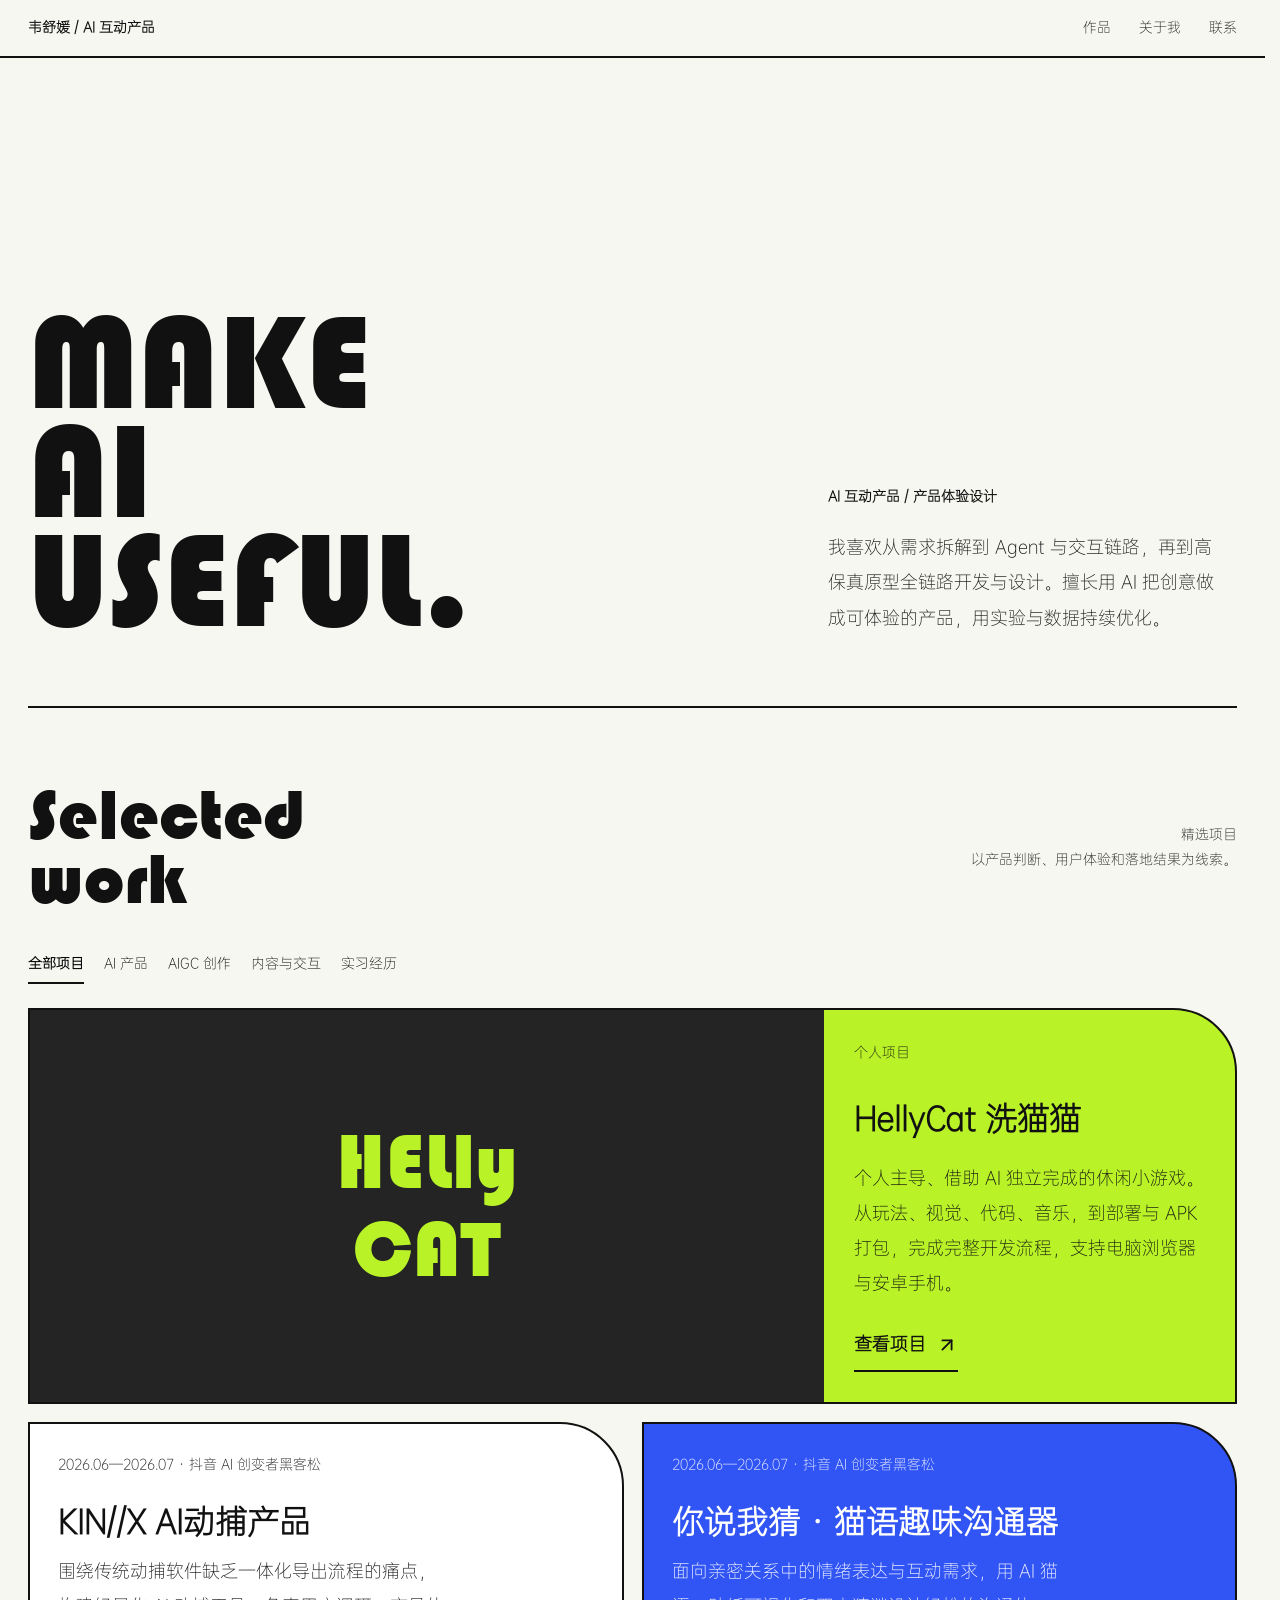
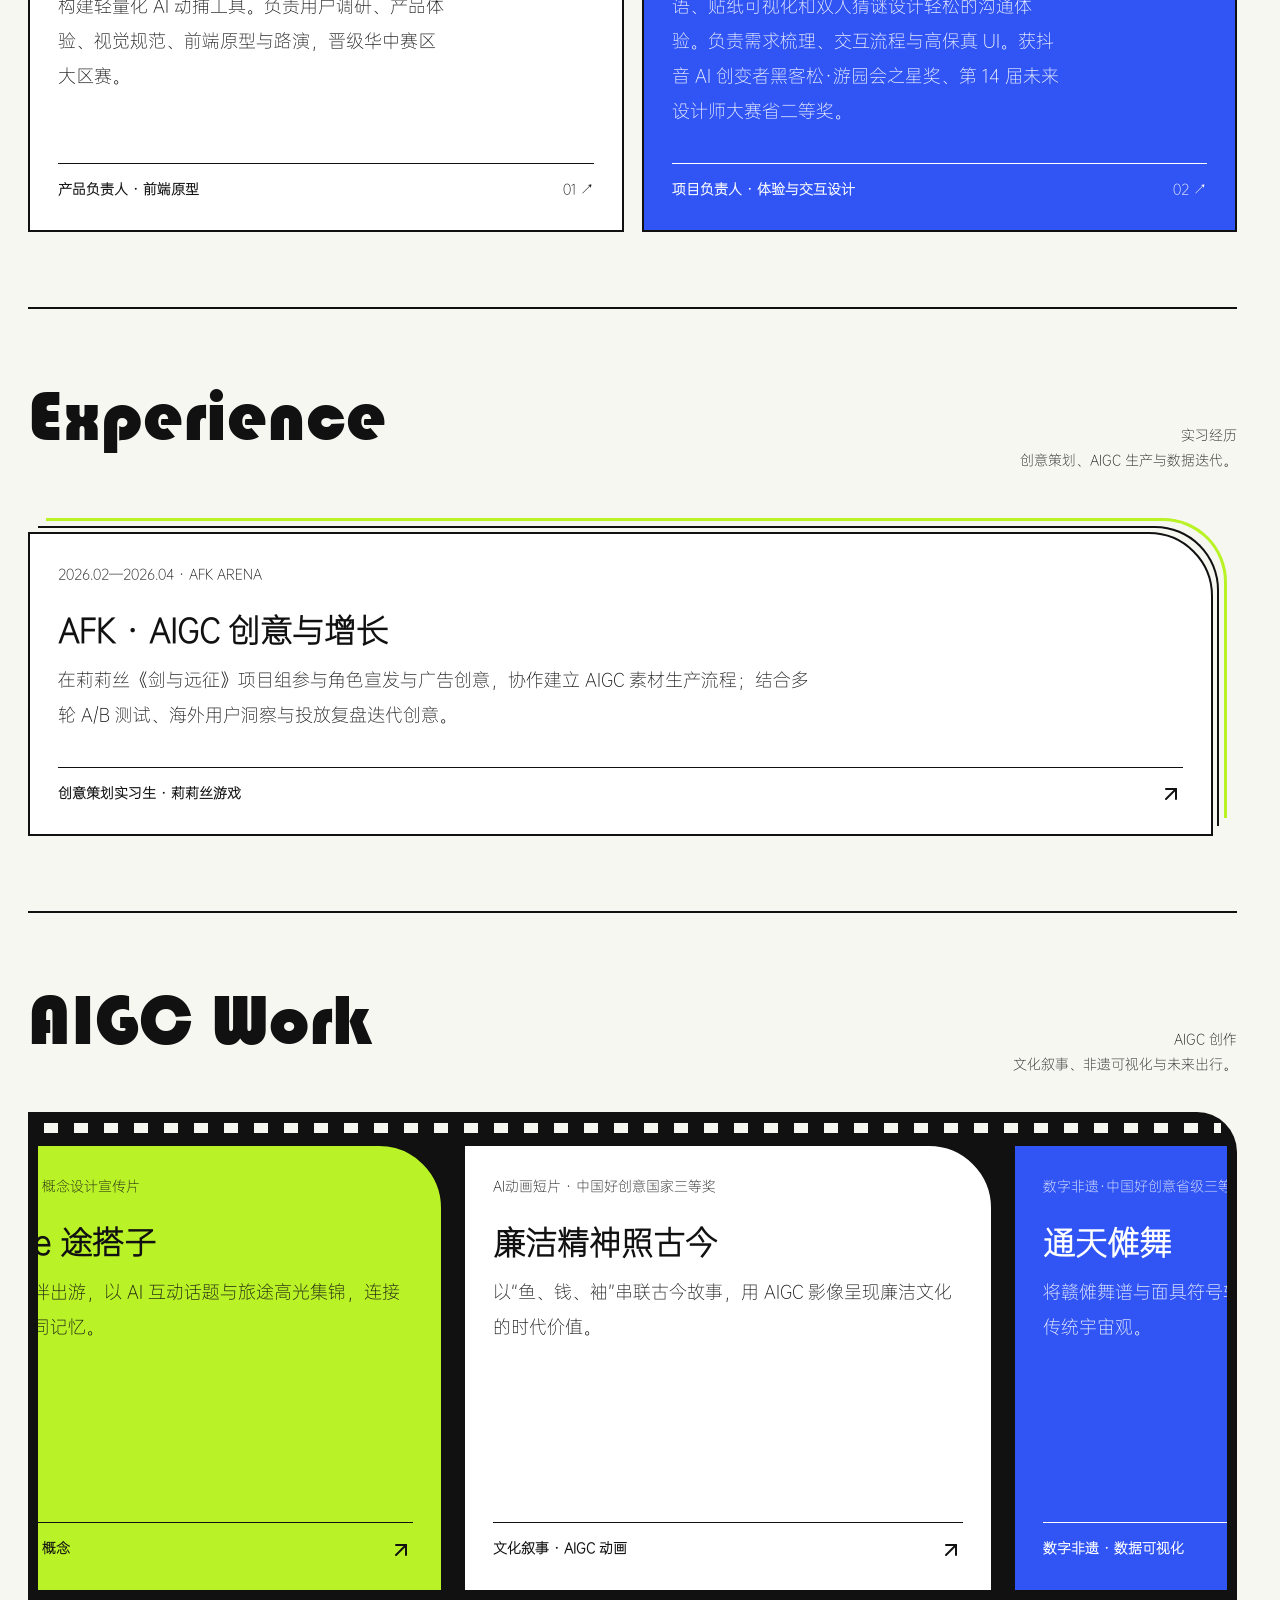
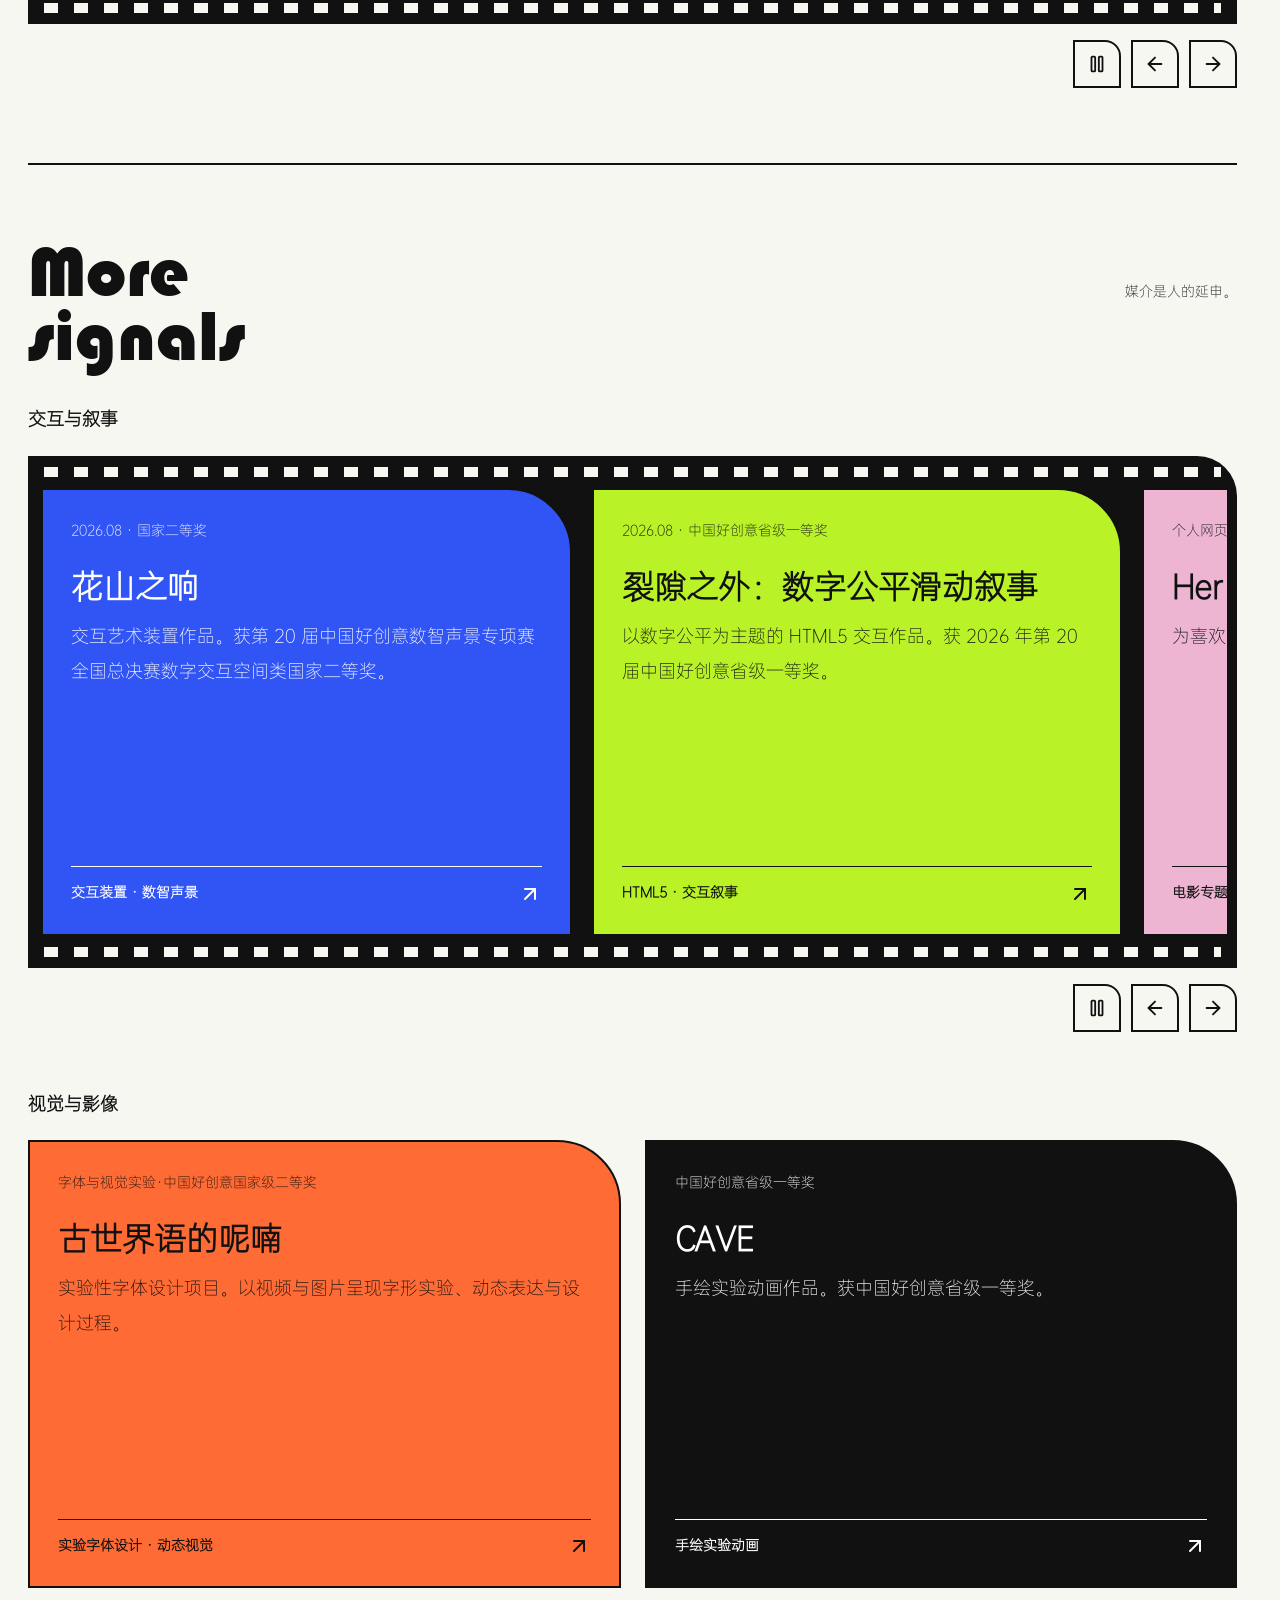
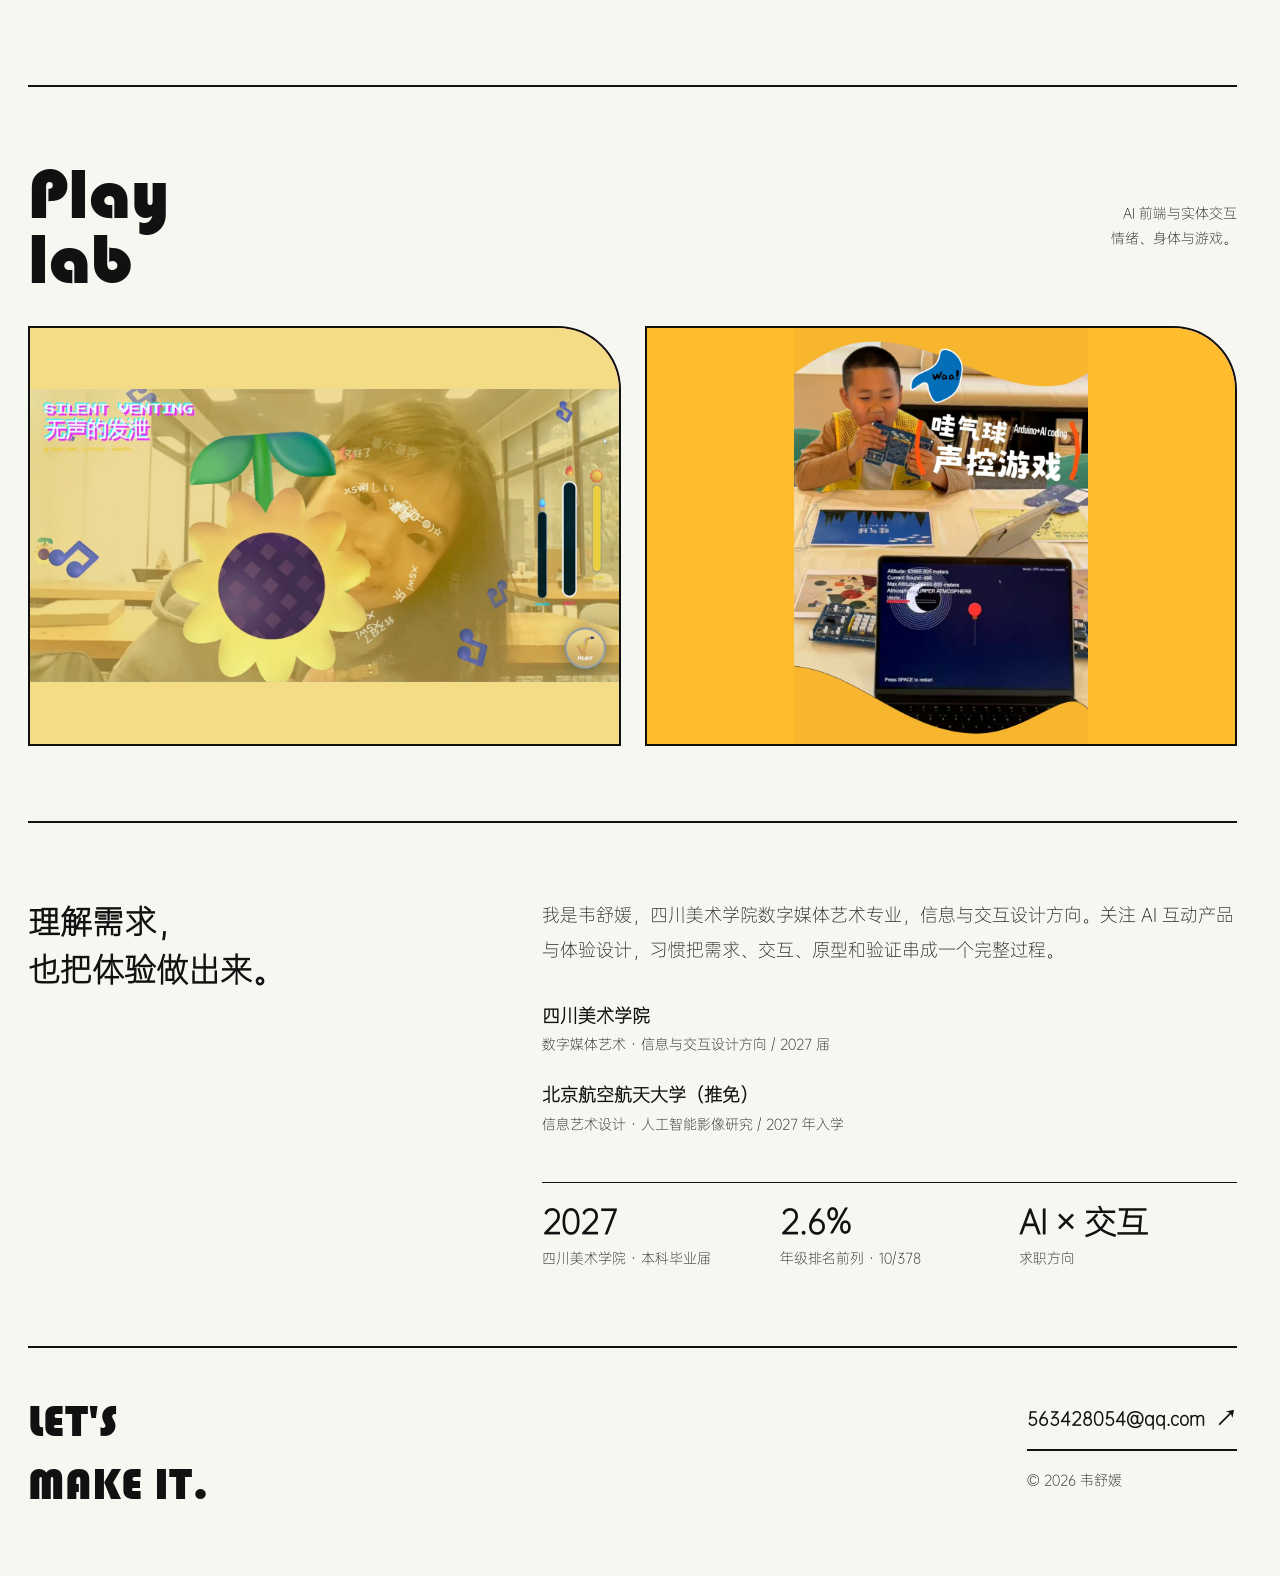
==== commit 46fa6051: "content(tumate): add project introduction gallery" ====
--- a/index.html
+++ b/index.html
@@ -22,7 +22,7 @@
     *{letter-spacing:0!important}h1{font-size:136px}button,a{touch-action:manipulation}a:focus-visible,button:focus-visible{outline:3px solid #3155f5;outline-offset:5px}.filters{display:flex;gap:20px;margin-bottom:24px}.filters button{border:0;border-bottom:2px solid transparent;background:none;padding:8px 0;cursor:pointer}.filters button[aria-pressed=true]{border-color:#111;font-weight:bold}.card{cursor:pointer}.card:hover h3{text-decoration:underline;text-underline-offset:5px}dialog{border:2px solid #111;padding:32px;max-width:720px;width:calc(100% - 32px);background:var(--paper)}dialog::backdrop{background:#0009}dialog h2{font-size:32px}dialog p{line-height:1.8}.close{float:right;background:transparent;border:1px solid #111;width:36px;height:36px;cursor:pointer}.status{background:var(--lime);padding:14px;margin-top:24px;font-size:14px}footer .link{cursor:default}@media(max-width:720px){h1{font-size:86px}.section h2{font-size:52px}}@media(prefers-reduced-motion:reduce){html{scroll-behavior:auto}}
     [hidden]{display:none!important}
   </style>
-  <link rel="stylesheet" href="refinement.css?v=20261112-3">
+  <link rel="stylesheet" href="refinement.css?v=20261112-5">
   <link rel="stylesheet" href="film-frame.css?v=20261105-3">
   <link rel="stylesheet" href="afk-growth.css?v=20261105-3">
 </head>
@@ -379,6 +379,20 @@
       </div>
     </section>
   </template>
+  <template id="tumate-introduction-case">
+    <section class="case-section poster-section" id="tumate-introduction" aria-labelledby="tumate-introduction-title">
+      <h3 id="tumate-introduction-title">项目介绍</h3>
+      <div class="project-slides" aria-label="途搭子项目介绍">
+        <figure class="project-slide"><a href="assets/tumate-intro-11.webp" target="_blank" rel="noopener noreferrer" aria-label="查看途搭子项目概览大图（新窗口打开）"><img src="assets/tumate-intro-11.webp" alt="途搭子项目概览、设计亮点与团队分工" width="2425" height="1364" loading="lazy" decoding="async"></a></figure>
+        <figure class="project-slide"><a href="assets/tumate-intro-12.webp" target="_blank" rel="noopener noreferrer" aria-label="查看背景与用户调研大图（新窗口打开）"><img src="assets/tumate-intro-12.webp" alt="途搭子背景调研、用户访谈与问卷分析" width="2425" height="1364" loading="lazy" decoding="async"></a></figure>
+        <figure class="project-slide"><a href="assets/tumate-intro-13.webp" target="_blank" rel="noopener noreferrer" aria-label="查看用户画像与主要问题大图（新窗口打开）"><img src="assets/tumate-intro-13.webp" alt="途搭子用户画像、核心痛点与设计目标" width="2425" height="1364" loading="lazy" decoding="async"></a></figure>
+        <figure class="project-slide"><a href="assets/tumate-intro-14.webp" target="_blank" rel="noopener noreferrer" aria-label="查看功能与交互界面大图（新窗口打开）"><img src="assets/tumate-intro-14.webp" alt="途搭子用户体验、核心功能、价值与车队交互界面" width="2425" height="1364" loading="lazy" decoding="async"></a></figure>
+        <figure class="project-slide"><a href="assets/tumate-intro-15.webp" target="_blank" rel="noopener noreferrer" aria-label="查看故事板与设计规范大图（新窗口打开）"><img src="assets/tumate-intro-15.webp" alt="途搭子出行故事板、字体色彩规范与语音助手设计" width="2425" height="1364" loading="lazy" decoding="async"></a></figure>
+        <figure class="project-slide"><a href="assets/tumate-intro-16.webp" target="_blank" rel="noopener noreferrer" aria-label="查看人格模式库大图（新窗口打开）"><img src="assets/tumate-intro-16.webp" alt="途搭子脱口秀人格模式库、扭蛋 IP 形象与核心优势" width="2425" height="1364" loading="lazy" decoding="async"></a></figure>
+        <figure class="project-slide"><a href="assets/tumate-intro-17.webp" target="_blank" rel="noopener noreferrer" aria-label="查看高保真与渲染效果大图（新窗口打开）"><img src="assets/tumate-intro-17.webp" alt="途搭子高保真界面、场景渲染与商业模式构想" width="2425" height="1364" loading="lazy" decoding="async"></a></figure>
+      </div>
+    </section>
+  </template>
   <dialog id="detail" aria-labelledby="detail-title" data-state="closed">
     <div class="project-surface">
       <div class="detail-content">
@@ -389,5 +403,5 @@
     </div>
   </dialog>
 <script src="assets/lucide.min.js"></script>
-<script src="refinement.js?v=20261112-3"></script>
+<script src="refinement.js?v=20261112-5"></script>
 </body></html>
--- a/refinement.css
+++ b/refinement.css
@@ -24,7 +24,7 @@
 .demo-media{display:grid;justify-items:center;gap:18px;padding:28px;background:#202220;color:#fff;border-radius:0 48px 0 0}.demo-media figcaption{padding:0}
 .landscape-media video{width:100%;aspect-ratio:16/9;border-radius:0}
 .project-slides{display:grid;gap:40px;margin-top:48px}.project-slide{margin:0;min-width:0;scroll-margin-top:108px}.project-slide>a{display:block;background:#fff}.project-slide img{display:block;width:100%;height:auto;aspect-ratio:2425/1364;object-fit:contain;border-radius:0}
-#afk-intelligence>.project-slides{grid-column:1 / -1;margin-top:0}
+#afk-intelligence>.project-slides,#tumate-introduction>.project-slides{grid-column:1 / -1;margin-top:0}
 body.custom-cursor .project-media video{cursor:auto!important}.project-media img{display:block;width:100%;height:auto;aspect-ratio:2560/1348;object-fit:contain;background:#a7d7ea;border:1px solid var(--ink);border-radius:0 40px 0 0}.external-media img{aspect-ratio:auto;background:#111}
 .project-media figcaption{display:flex;flex-wrap:wrap;align-items:center;gap:8px;padding-block:14px;font-size:var(--text-small);line-height:1.8}.project-media figcaption a{display:inline-flex;align-items:center;gap:6px}.project-media figcaption svg{width:18px;height:18px}.project-media figcaption a:hover{text-decoration:underline;text-underline-offset:4px}
 .featured,.card{border-radius:0 64px 0 0}.featured{overflow:hidden}.status{border-radius:0 28px 0 0}.close{border-radius:0 14px 0 0}
@@ -37,6 +37,8 @@
 .card[data-project=kenx]:focus-visible{box-shadow:12px 14px 0 #999}.card[data-project=kenx]:active{box-shadow:4px 5px 0 #999}
 .card-hover-cover{position:absolute;inset:0;z-index:1;overflow:hidden;border-radius:inherit;background:#edf4f8;opacity:0;pointer-events:none;transition:opacity .65s cubic-bezier(.22,1,.36,1)}
 [data-project=kenx] .card-hover-cover{background:#0b0b0b}.card-hover-cover img{display:block;width:100%;height:100%;object-fit:contain}
+[data-project=afk] .card-hover-cover{background:#000}.card-hover-cover picture{display:block;width:100%;height:100%}
+[data-project=afk]:is(:focus-visible,.is-touch-preview) .card-hover-cover{opacity:1}
 [data-project=cat-talk] .card-hover-cover img{object-fit:cover;object-position:left top;transform:scale(1.3);transform-origin:left top}
 @media(hover:hover){.has-hover-cover:hover .card-hover-cover{opacity:1}}.has-hover-cover:focus-visible .card-hover-cover{opacity:1}
 #kinx-mvp{position:relative;row-gap:28px}#kinx-mvp>.kinx-mvp-poster{grid-column:1 / -1;justify-self:start;width:160px;max-width:100%;margin:0}.poster-section>.project-slides{margin-top:0}
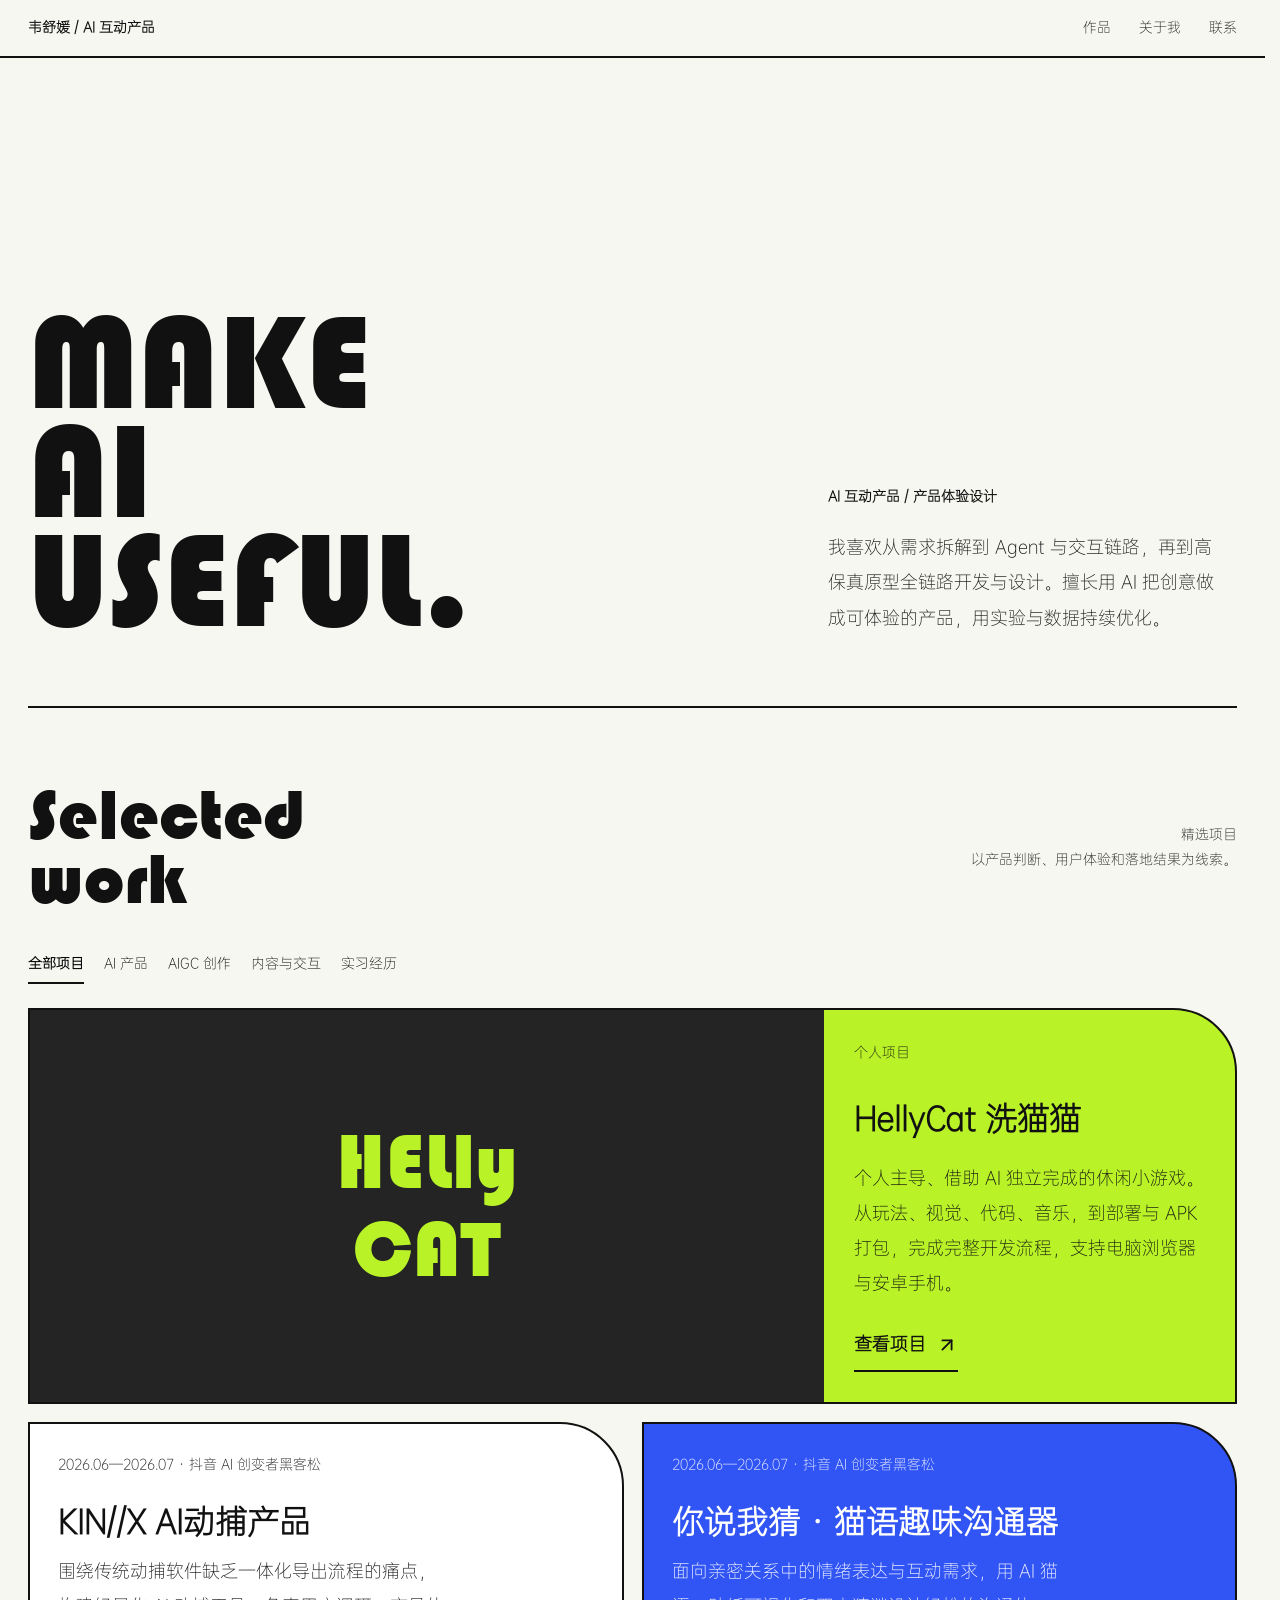
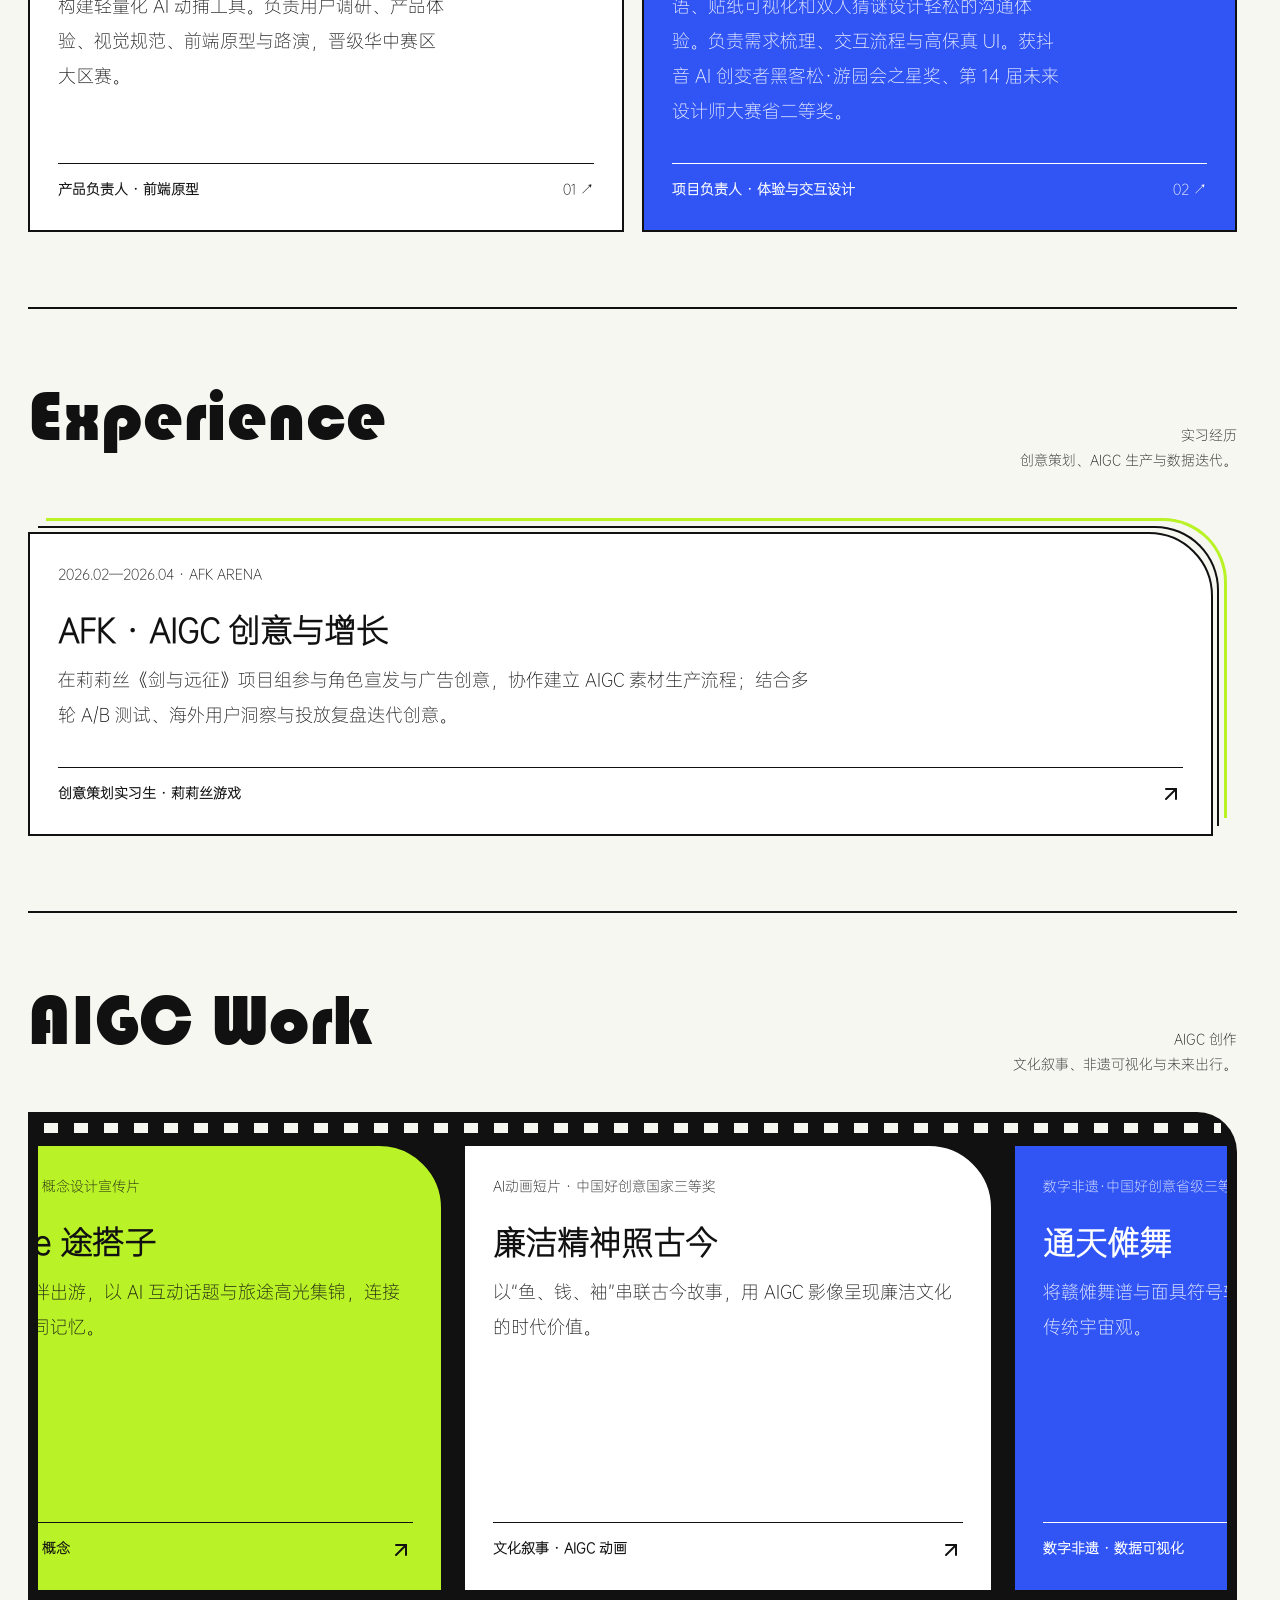
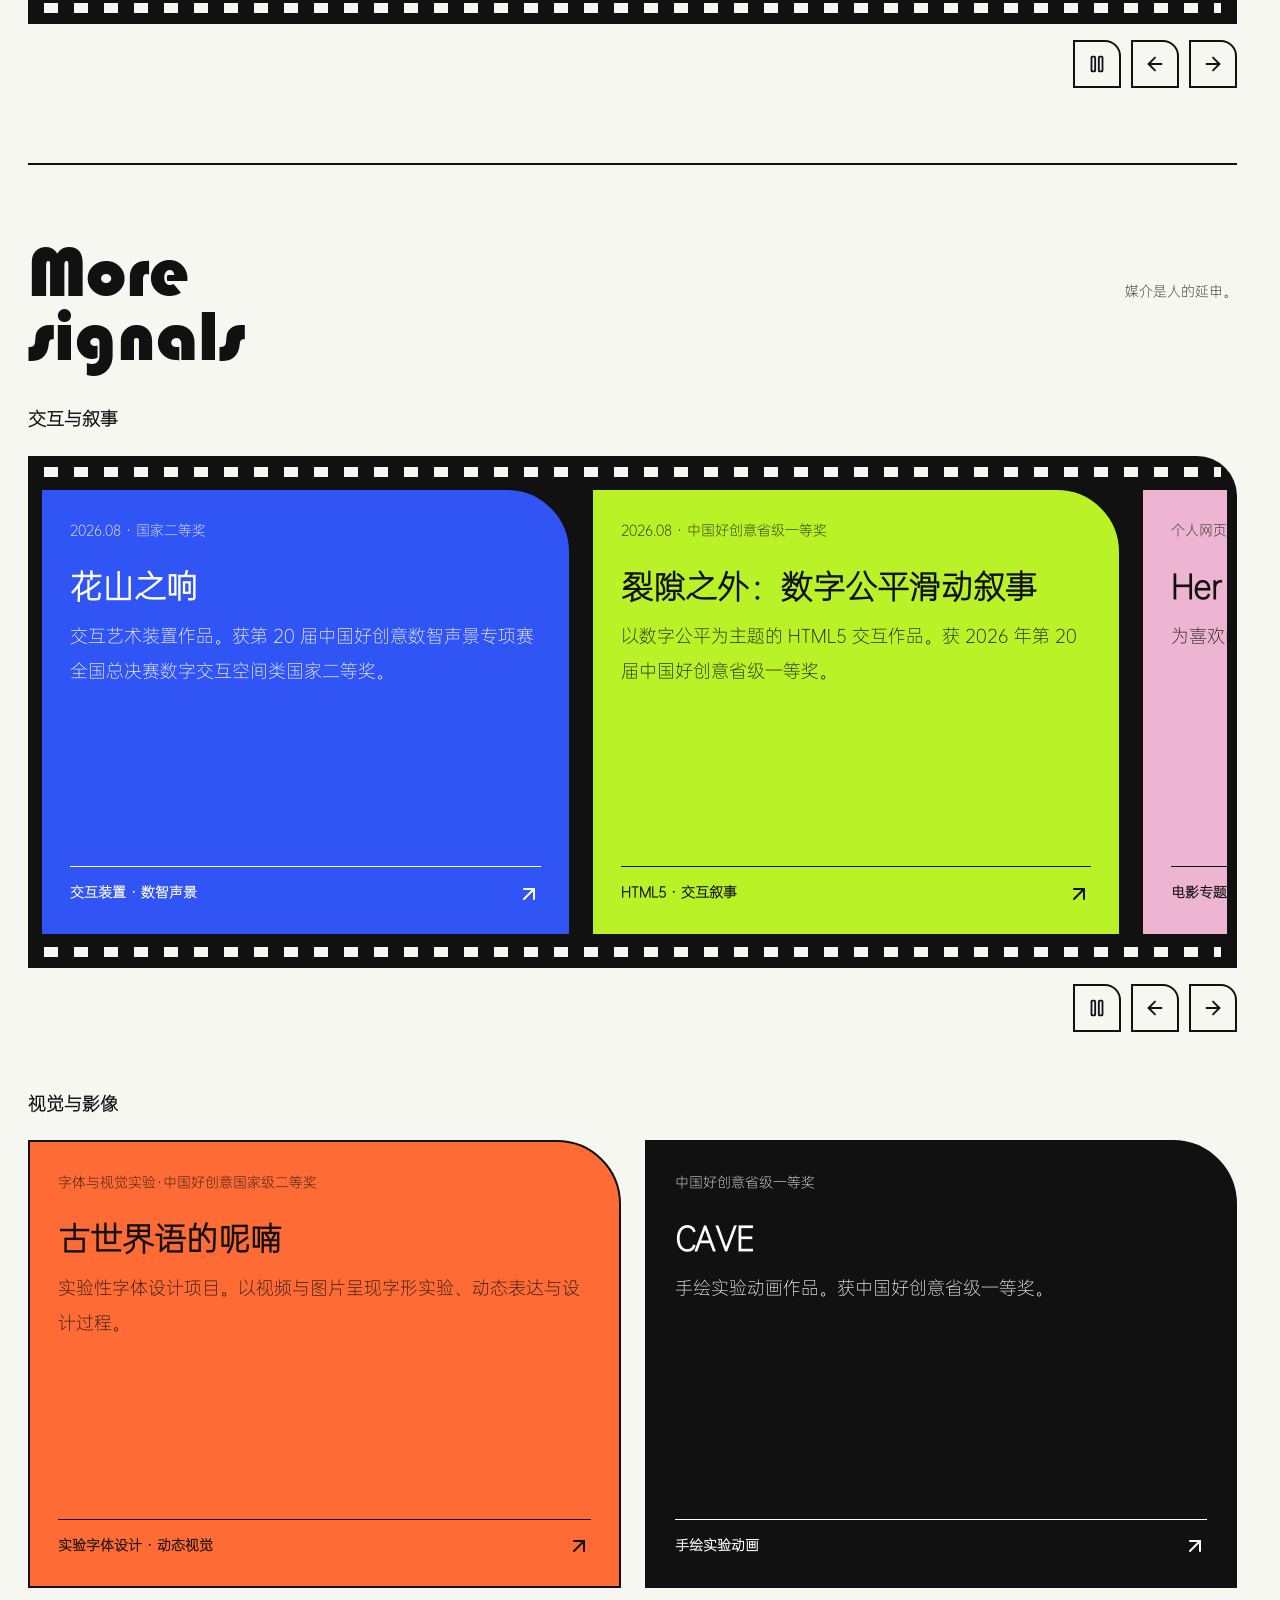
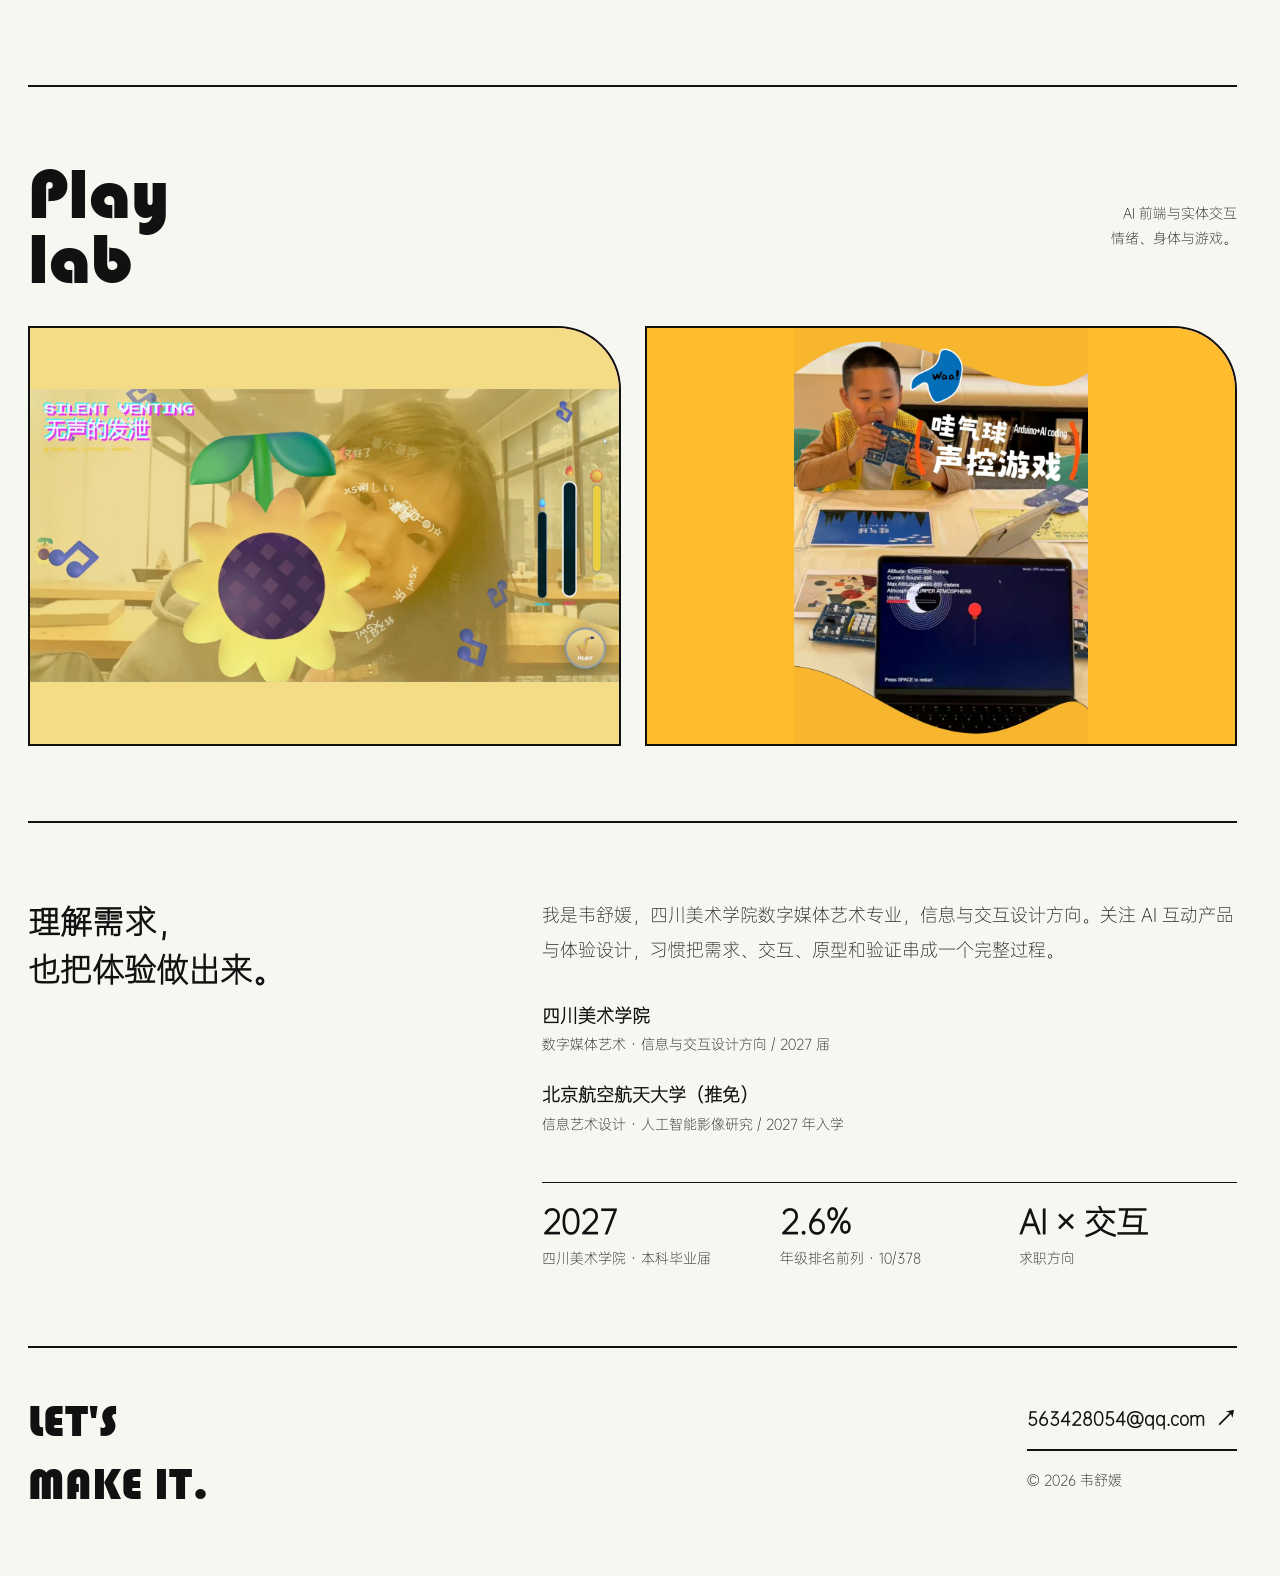
==== commit bbaaba05: "feat(huashan): add project media and inline photo album" ====
--- a/index.html
+++ b/index.html
@@ -22,7 +22,7 @@
     *{letter-spacing:0!important}h1{font-size:136px}button,a{touch-action:manipulation}a:focus-visible,button:focus-visible{outline:3px solid #3155f5;outline-offset:5px}.filters{display:flex;gap:20px;margin-bottom:24px}.filters button{border:0;border-bottom:2px solid transparent;background:none;padding:8px 0;cursor:pointer}.filters button[aria-pressed=true]{border-color:#111;font-weight:bold}.card{cursor:pointer}.card:hover h3{text-decoration:underline;text-underline-offset:5px}dialog{border:2px solid #111;padding:32px;max-width:720px;width:calc(100% - 32px);background:var(--paper)}dialog::backdrop{background:#0009}dialog h2{font-size:32px}dialog p{line-height:1.8}.close{float:right;background:transparent;border:1px solid #111;width:36px;height:36px;cursor:pointer}.status{background:var(--lime);padding:14px;margin-top:24px;font-size:14px}footer .link{cursor:default}@media(max-width:720px){h1{font-size:86px}.section h2{font-size:52px}}@media(prefers-reduced-motion:reduce){html{scroll-behavior:auto}}
     [hidden]{display:none!important}
   </style>
-  <link rel="stylesheet" href="refinement.css?v=20261112-5">
+  <link rel="stylesheet" href="refinement.css?v=20261114-1">
   <link rel="stylesheet" href="film-frame.css?v=20261105-3">
   <link rel="stylesheet" href="afk-growth.css?v=20261105-3">
 </head>
@@ -393,6 +393,21 @@
       </div>
     </section>
   </template>
+  <template id="huashan-case">
+    <div class="project-album" data-lightbox-gallery aria-label="花山之响海报与作品实拍相册">
+      <a href="assets/huashan-poster.webp" data-lightbox-image aria-label="查看花山之响作品海报大图"><img src="assets/huashan-poster.webp" alt="花山之响作品海报" width="2263" height="3200" loading="lazy" decoding="async"></a>
+      <a href="assets/huashan-photo-1.webp" data-lightbox-image aria-label="查看第一张作品实拍大图"><img src="assets/huashan-photo-1.webp" alt="花山之响作品实拍一" width="1170" height="662" loading="lazy" decoding="async"></a>
+      <a href="assets/huashan-photo-2.webp" data-lightbox-image aria-label="查看第二张作品实拍大图"><img src="assets/huashan-photo-2.webp" alt="花山之响作品实拍二" width="4029" height="3980" loading="lazy" decoding="async"></a>
+      <a href="assets/huashan-photo-3.webp" data-lightbox-image aria-label="查看第三张作品实拍大图"><img src="assets/huashan-photo-3.webp" alt="花山之响作品实拍三" width="4032" height="3024" loading="lazy" decoding="async"></a>
+      <a href="assets/huashan-photo-4.webp" data-lightbox-image aria-label="查看第四张作品实拍大图"><img src="assets/huashan-photo-4.webp" alt="花山之响作品实拍四" width="1170" height="657" loading="lazy" decoding="async"></a>
+    </div>
+    <div class="project-slides" data-lightbox-gallery aria-label="花山之响作品介绍">
+      <figure class="project-slide"><a href="assets/huashan-intro-18.webp" data-lightbox-image aria-label="查看第十八页作品介绍大图"><img src="assets/huashan-intro-18.webp" alt="花山之响作品介绍 18" width="2425" height="1364" loading="lazy" decoding="async"></a></figure>
+      <figure class="project-slide"><a href="assets/huashan-intro-19.webp" data-lightbox-image aria-label="查看第十九页作品介绍大图"><img src="assets/huashan-intro-19.webp" alt="花山之响作品介绍 19" width="2425" height="1364" loading="lazy" decoding="async"></a></figure>
+      <figure class="project-slide"><a href="assets/huashan-intro-20.webp" data-lightbox-image aria-label="查看第二十页作品介绍大图"><img src="assets/huashan-intro-20.webp" alt="花山之响作品介绍 20" width="2425" height="1364" loading="lazy" decoding="async"></a></figure>
+      <figure class="project-slide"><a href="assets/huashan-intro-21.webp" data-lightbox-image aria-label="查看第二十一页作品介绍大图"><img src="assets/huashan-intro-21.webp" alt="花山之响作品介绍 21" width="2425" height="1364" loading="lazy" decoding="async"></a></figure>
+    </div>
+  </template>
   <dialog id="detail" aria-labelledby="detail-title" data-state="closed">
     <div class="project-surface">
       <div class="detail-content">
@@ -403,5 +418,5 @@
     </div>
   </dialog>
 <script src="assets/lucide.min.js"></script>
-<script src="refinement.js?v=20261112-5"></script>
+<script src="refinement.js?v=20261114-1"></script>
 </body></html>
--- a/refinement.css
+++ b/refinement.css
@@ -24,6 +24,20 @@
 .demo-media{display:grid;justify-items:center;gap:18px;padding:28px;background:#202220;color:#fff;border-radius:0 48px 0 0}.demo-media figcaption{padding:0}
 .landscape-media video{width:100%;aspect-ratio:16/9;border-radius:0}
 .project-slides{display:grid;gap:40px;margin-top:48px}.project-slide{margin:0;min-width:0;scroll-margin-top:108px}.project-slide>a{display:block;background:#fff}.project-slide img{display:block;width:100%;height:auto;aspect-ratio:2425/1364;object-fit:contain;border-radius:0}
+.detail-intro.media-only-intro{grid-template-columns:minmax(0,1fr);padding-block:36px}.media-only-intro #detail-title{margin-bottom:0}
+.huashan-media .demo-media{gap:0}
+.project-album{display:flex;gap:16px;overflow-x:auto;overscroll-behavior-x:contain;margin-top:32px;padding:20px;border:2px solid var(--ink);border-radius:0 48px 0 0;background:#111;scroll-snap-type:x proximity;scrollbar-width:thin;scrollbar-color:#8a8a83 #111}
+.project-album>a{display:block;flex:0 0 auto;height:200px;overflow:hidden;scroll-snap-align:start;transition:opacity .3s,transform .3s}
+.project-album img{display:block;width:auto;max-width:320px;height:100%;object-fit:contain}
+@media(hover:hover){.project-album>a:hover{opacity:.8;transform:translateY(-3px)}}
+.media-lightbox{position:fixed;inset:0;width:100%;height:100%;height:100dvh;max-width:none;max-height:none;margin:0;padding:72px 24px 24px;border:0;background:rgb(10 10 10 / .97);color:#fff;overflow:hidden}
+.media-lightbox[open]{display:grid;grid-template-columns:48px minmax(0,1fr) 48px;gap:16px;align-items:center}
+.media-lightbox::backdrop{background:rgb(0 0 0 / .7)}
+.lightbox-stage{display:grid;grid-template-rows:minmax(0,1fr);place-items:center;min-width:0;min-height:0;width:100%;height:100%}.lightbox-stage img{display:block;max-width:100%;max-height:100%;width:auto;height:auto;object-fit:contain}
+.media-lightbox button{display:grid;place-items:center;width:48px;height:48px;padding:0;border:1px solid #777;border-radius:0 16px 0 0;background:#181818;color:#fff;cursor:pointer;transition:background .2s,border-color .2s}
+.media-lightbox button:hover{background:#3155f5;border-color:#fff}.media-lightbox button svg{width:24px;height:24px}
+.media-lightbox .lightbox-close{position:absolute;top:16px;right:24px}
+@media(max-width:720px){.project-album{gap:12px;margin-top:24px;padding:14px;border-top-right-radius:32px}.project-album>a{height:160px}.project-album img{max-width:260px}.media-lightbox{padding:76px 12px 72px}.media-lightbox[open]{grid-template-columns:minmax(0,1fr);gap:0}.media-lightbox .lightbox-close{right:12px}.media-lightbox .lightbox-prev,.media-lightbox .lightbox-next{position:absolute;bottom:12px}.media-lightbox .lightbox-prev{left:12px}.media-lightbox .lightbox-next{right:12px}}
 #afk-intelligence>.project-slides,#tumate-introduction>.project-slides{grid-column:1 / -1;margin-top:0}
 body.custom-cursor .project-media video{cursor:auto!important}.project-media img{display:block;width:100%;height:auto;aspect-ratio:2560/1348;object-fit:contain;background:#a7d7ea;border:1px solid var(--ink);border-radius:0 40px 0 0}.external-media img{aspect-ratio:auto;background:#111}
 .project-media figcaption{display:flex;flex-wrap:wrap;align-items:center;gap:8px;padding-block:14px;font-size:var(--text-small);line-height:1.8}.project-media figcaption a{display:inline-flex;align-items:center;gap:6px}.project-media figcaption svg{width:18px;height:18px}.project-media figcaption a:hover{text-decoration:underline;text-underline-offset:4px}
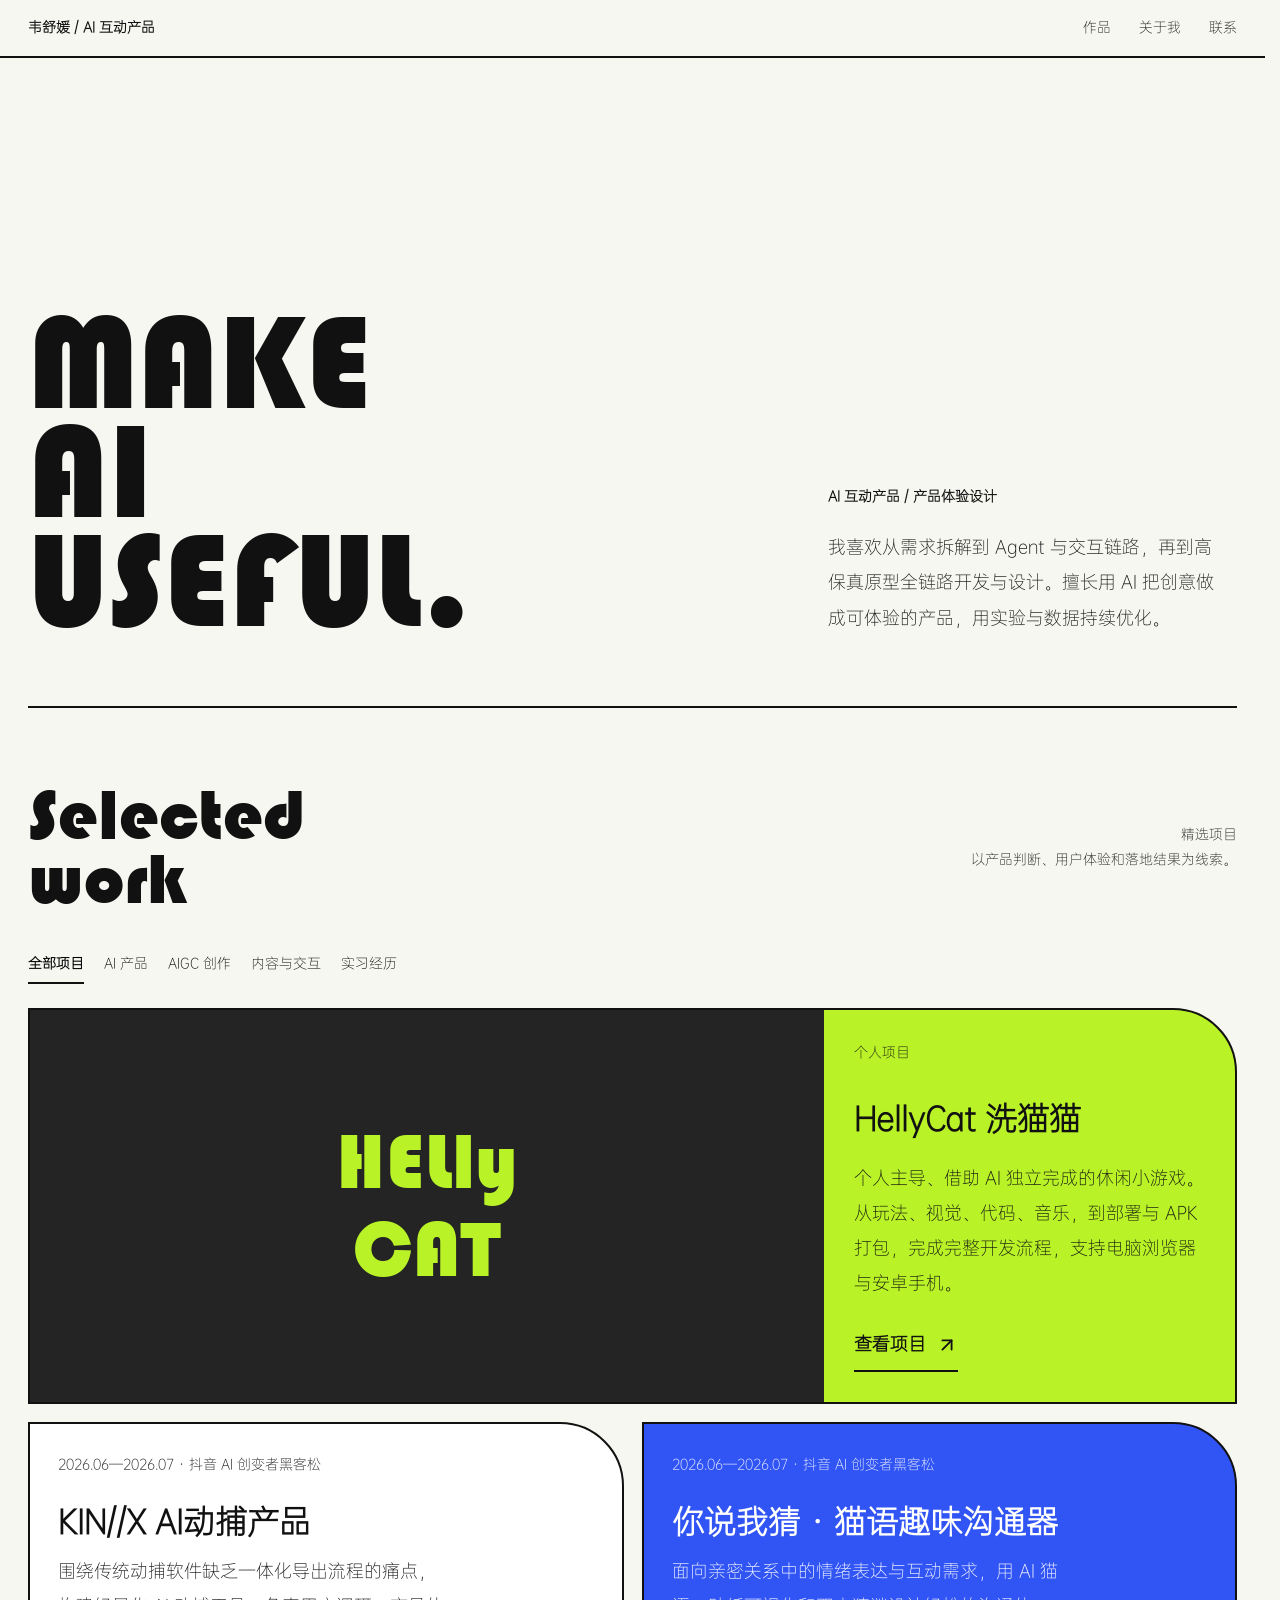
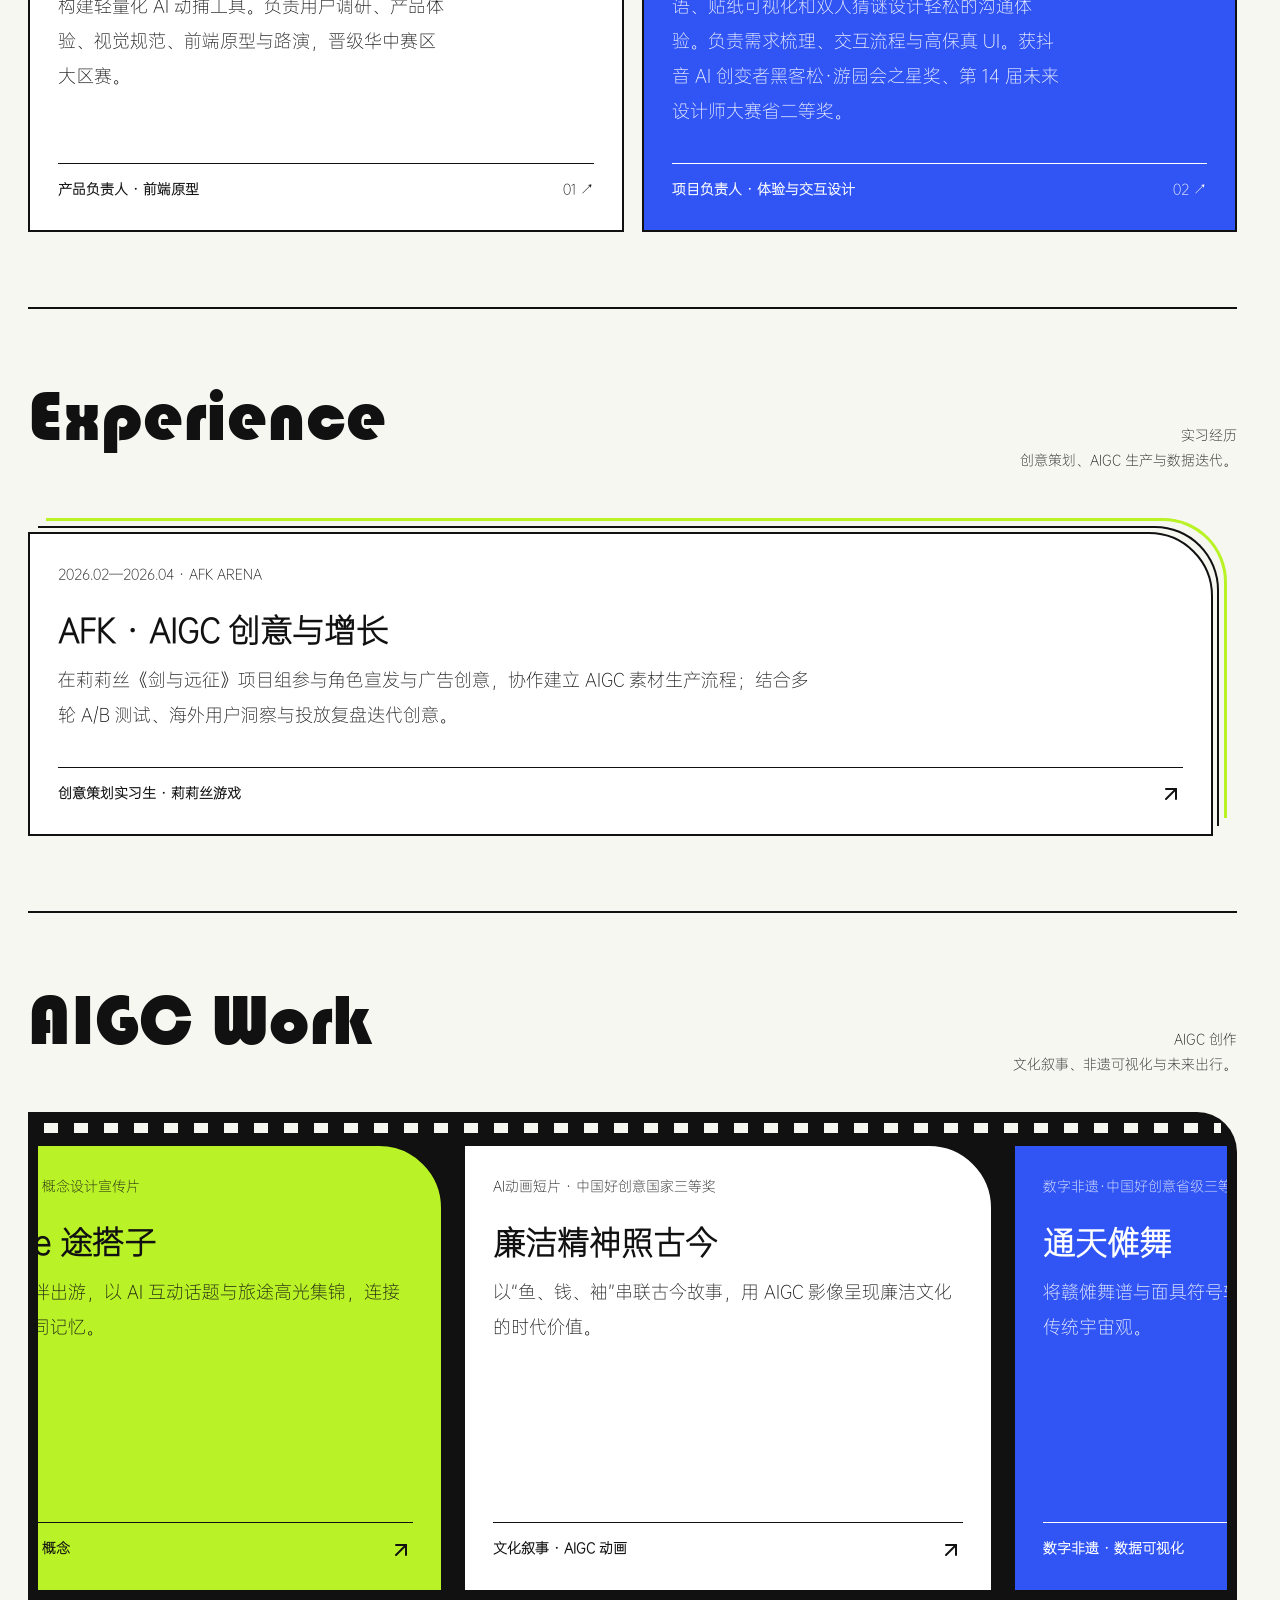
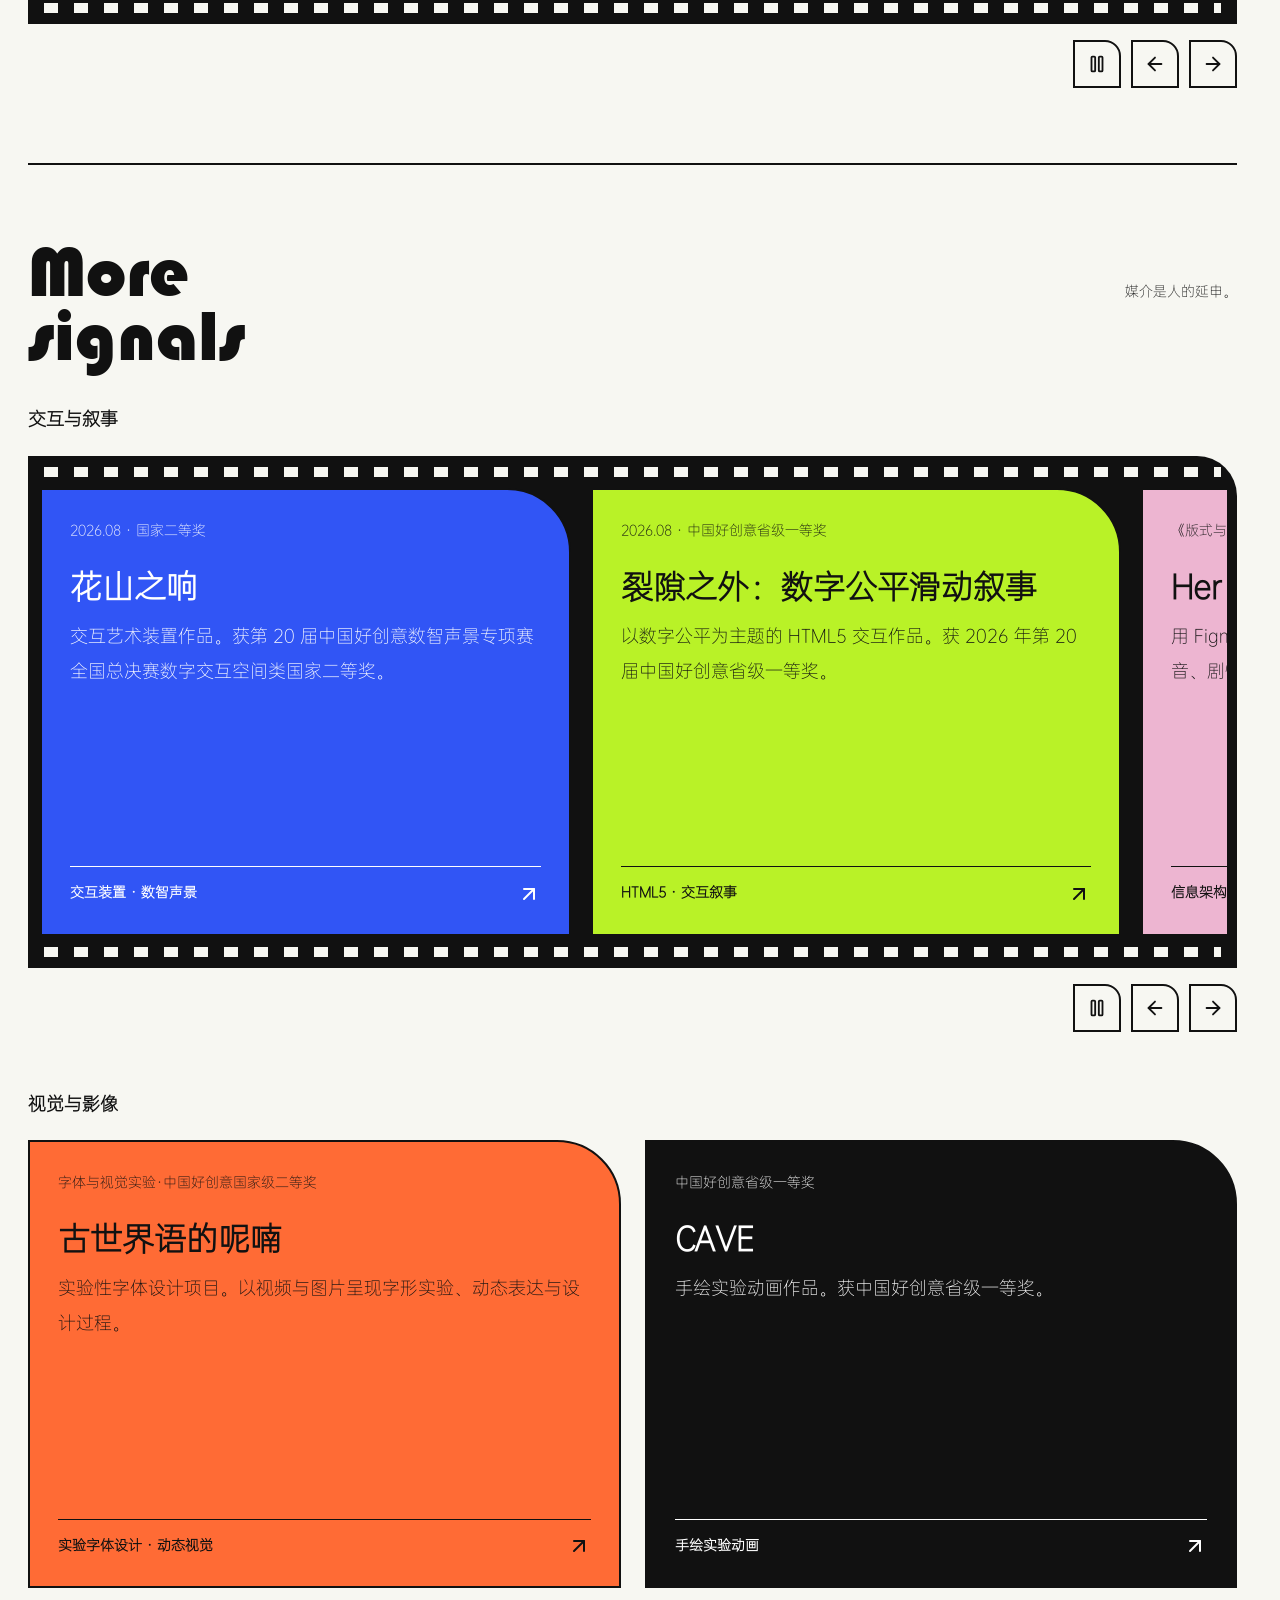
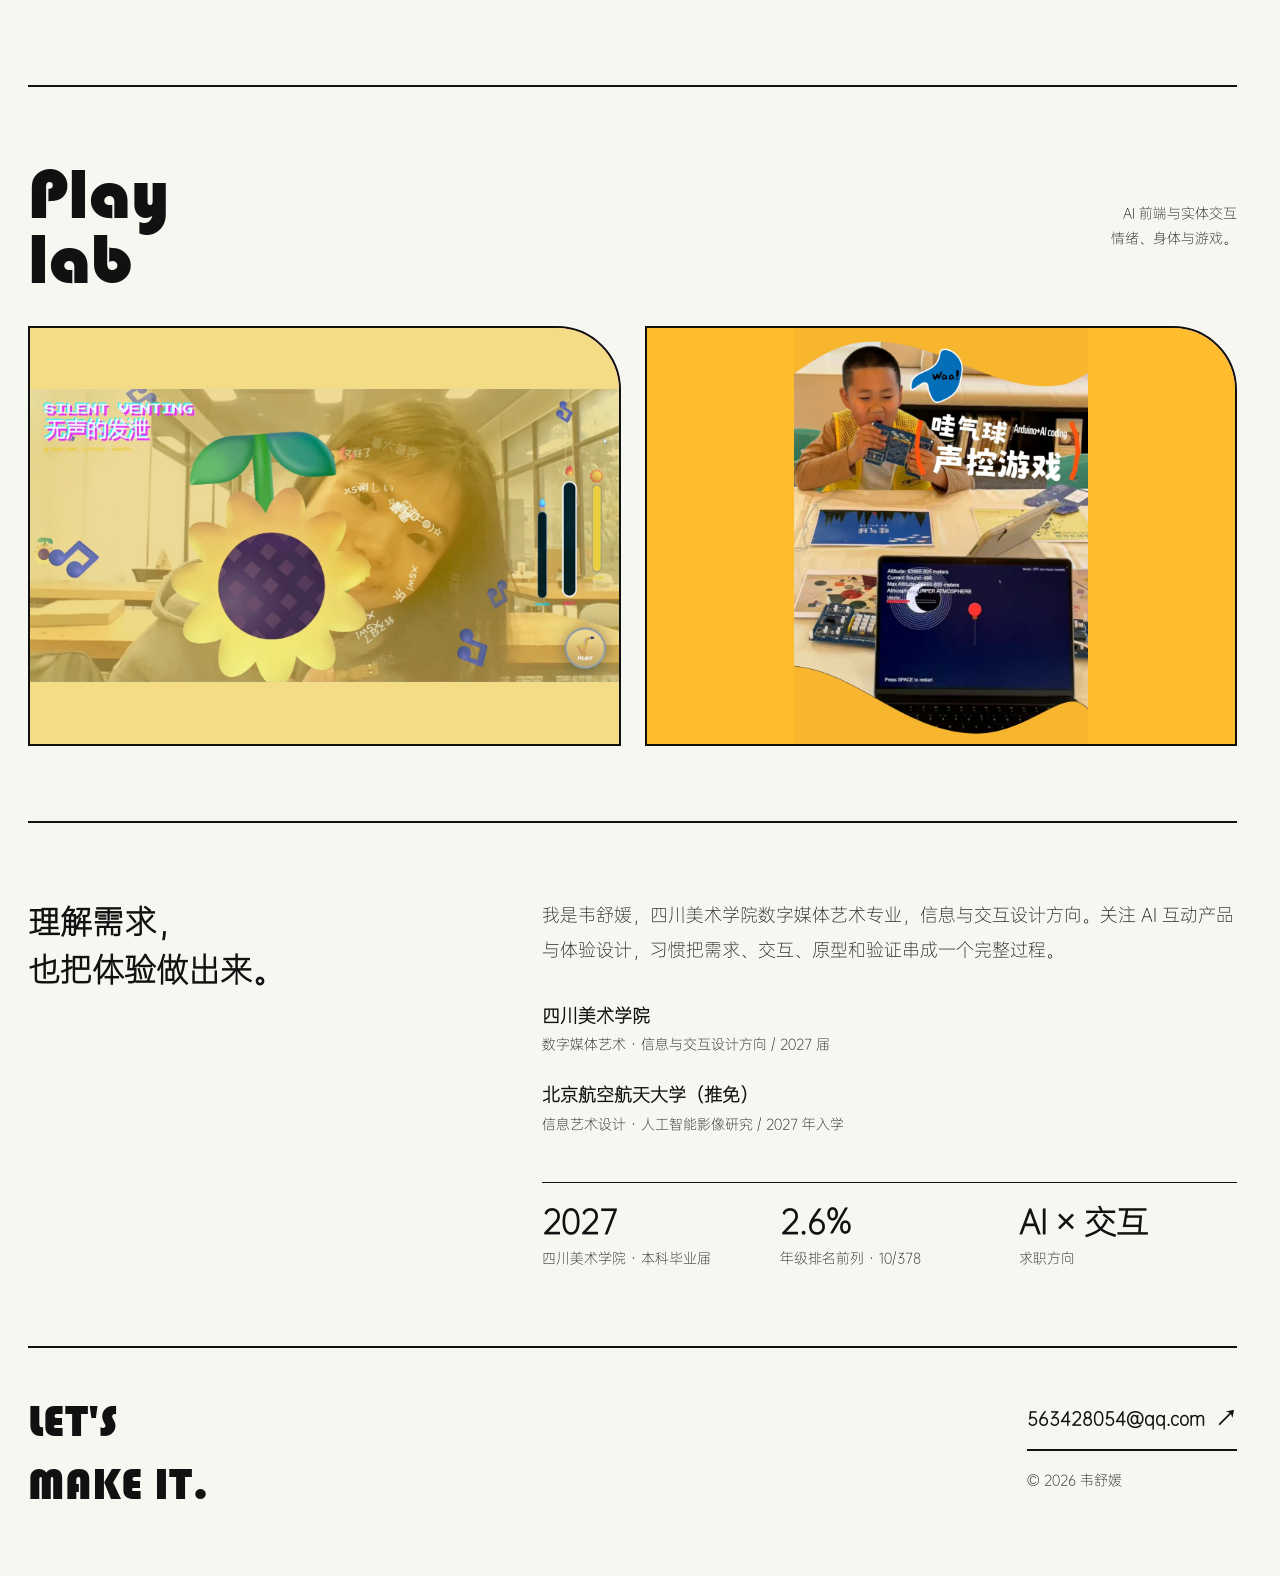
==== commit fa5fdcff: "feat(her): add film website design case" ====
--- a/index.html
+++ b/index.html
@@ -22,7 +22,7 @@
     *{letter-spacing:0!important}h1{font-size:136px}button,a{touch-action:manipulation}a:focus-visible,button:focus-visible{outline:3px solid #3155f5;outline-offset:5px}.filters{display:flex;gap:20px;margin-bottom:24px}.filters button{border:0;border-bottom:2px solid transparent;background:none;padding:8px 0;cursor:pointer}.filters button[aria-pressed=true]{border-color:#111;font-weight:bold}.card{cursor:pointer}.card:hover h3{text-decoration:underline;text-underline-offset:5px}dialog{border:2px solid #111;padding:32px;max-width:720px;width:calc(100% - 32px);background:var(--paper)}dialog::backdrop{background:#0009}dialog h2{font-size:32px}dialog p{line-height:1.8}.close{float:right;background:transparent;border:1px solid #111;width:36px;height:36px;cursor:pointer}.status{background:var(--lime);padding:14px;margin-top:24px;font-size:14px}footer .link{cursor:default}@media(max-width:720px){h1{font-size:86px}.section h2{font-size:52px}}@media(prefers-reduced-motion:reduce){html{scroll-behavior:auto}}
     [hidden]{display:none!important}
   </style>
-  <link rel="stylesheet" href="refinement.css?v=20261114-1">
+  <link rel="stylesheet" href="refinement.css?v=20261124-1">
   <link rel="stylesheet" href="film-frame.css?v=20261105-3">
   <link rel="stylesheet" href="afk-growth.css?v=20261105-3">
 </head>
@@ -408,6 +408,74 @@
       <figure class="project-slide"><a href="assets/huashan-intro-21.webp" data-lightbox-image aria-label="查看第二十一页作品介绍大图"><img src="assets/huashan-intro-21.webp" alt="花山之响作品介绍 21" width="2425" height="1364" loading="lazy" decoding="async"></a></figure>
     </div>
   </template>
+  <template id="her-case">
+    <div data-lightbox-gallery>
+      <section class="case-section" aria-labelledby="her-structure-title">
+        <h3 id="her-structure-title">信息架构与交互</h3>
+        <div class="case-copy">
+          <p>我先用思维导图梳理「关于你的电影」「主要角色」「内容梗概」「关键节点」「隐喻」五个入口，再用 Figma 设计界面和交互原型。</p>
+          <p>交互方案用萨曼莎的声音串联章节，为人物页设计了点按语音，也为五个剧情节点规划了滑动切换、点开展开剧照与解读。隐喻页以红色、书信和都市天际线三种意象为线索，引导读者回看电影如何表现亲密与疏离。</p>
+        </div>
+        <figure class="her-image her-map">
+          <a href="assets/her-mindmap.webp" data-lightbox-image aria-label="放大查看网页思维导图">
+            <img src="assets/her-mindmap.webp" alt="《Her》网页的五个内容入口和页面间的滑动、点按与语音交互路径" width="4678" height="1418" loading="lazy" decoding="async">
+          </a>
+          <figcaption>网页思维导图</figcaption>
+        </figure>
+      </section>
+      <section class="case-section" aria-labelledby="her-screens-title">
+        <h3 id="her-screens-title">Figma 界面</h3>
+        <div class="case-copy">
+          <p>首页用像素字呈现萨曼莎的问候，再以暖色剧照引出章节入口。录屏中的关键节点按纵向滚动展开，以剧照、时间码和短文标记关系的转折，让读者从解读回到剧情发生的那一刻。</p>
+        </div>
+        <div class="her-screens">
+          <figure class="her-image">
+            <a href="assets/her-home.webp" data-lightbox-image aria-label="放大查看首页">
+              <img src="assets/her-home.webp" alt="萨曼莎以像素字问候，画面下方是五个章节入口" width="1728" height="1117" loading="lazy" decoding="async">
+            </a>
+            <figcaption>首页与章节入口</figcaption>
+          </figure>
+          <figure class="her-image">
+            <a href="assets/her-node.webp" data-lightbox-image aria-label="放大查看关键节点">
+              <img src="assets/her-node.webp" alt="首次争吵的剧情节点，以剧照、时间码和耳机与摄像机标注共呈一页" width="1728" height="1117" loading="lazy" decoding="async">
+            </a>
+            <figcaption>关键节点 · 首次争吵</figcaption>
+          </figure>
+          <figure class="her-image">
+            <a href="assets/her-node-5.webp" data-lightbox-image aria-label="放大查看屋顶结尾">
+              <img src="assets/her-node-5.webp" alt="西奥多与艾米在城市屋顶的剧情结尾与文字解读" width="1728" height="1117" loading="lazy" decoding="async">
+            </a>
+            <figcaption>关键节点 · 屋顶结尾</figcaption>
+          </figure>
+          <figure class="her-image">
+            <a href="assets/her-metaphors.webp" data-lightbox-image aria-label="放大查看隐喻页">
+              <img src="assets/her-metaphors.webp" alt="以图文并列解读红色、书信和都市天际线三个电影意象" width="1728" height="1117" loading="lazy" decoding="async">
+            </a>
+            <figcaption>隐喻页</figcaption>
+          </figure>
+          <figure class="her-image">
+            <a href="assets/her-letter.webp" data-lightbox-image aria-label="放大查看书信页">
+              <img src="assets/her-letter.webp" alt="书信意象展开后的西奥多剧照与中英台词" width="1728" height="1117" loading="lazy" decoding="async">
+            </a>
+            <figcaption>书信意象展开页</figcaption>
+          </figure>
+        </div>
+      </section>
+    </div>
+    <section class="case-section" aria-labelledby="her-reflection-title">
+      <h3 id="her-reflection-title">创作反思</h3>
+      <div class="case-copy">
+        <p>我很喜欢《Her》讲述亲密关系的方式。它让我开始思考，人工智能会怎样冲击我们熟悉的情感联结，又会打开哪些新的可能。也是从这部电影开始，我对人机关系和智能交互硬件产生了浓厚兴趣，并开始关注「人机恋」背后正在出现的用户需求与产品机会。</p>
+      </div>
+    </section>
+    <section class="case-section" aria-labelledby="her-result-title">
+      <h3 id="her-result-title">课程成果</h3>
+      <div class="case-copy">
+        <p>《Her》网页设计是《版式与数字出版物》的课程项目，许天琪老师给出了 <strong>93 分</strong>。</p>
+        <p>同一课程期间，我的另一件个人作品《欢欢与乐乐的日记本》获得省赛二等奖。</p>
+      </div>
+    </section>
+  </template>
   <dialog id="detail" aria-labelledby="detail-title" data-state="closed">
     <div class="project-surface">
       <div class="detail-content">
@@ -418,5 +486,5 @@
     </div>
   </dialog>
 <script src="assets/lucide.min.js"></script>
-<script src="refinement.js?v=20261114-1"></script>
+<script src="refinement.js?v=20261124-1"></script>
 </body></html>
--- a/refinement.css
+++ b/refinement.css
@@ -136,3 +136,57 @@
 @keyframes backdrop-in{from{background:rgb(17 17 17 / 0);backdrop-filter:blur(0)}to{background:rgb(17 17 17 / .45);backdrop-filter:blur(6px)}}
 @keyframes backdrop-out{to{background:rgb(17 17 17 / 0);backdrop-filter:blur(0)}}
 @media(prefers-reduced-motion:reduce){*,*::before,*::after{animation:none!important;transition:none!important;scroll-behavior:auto!important}}
+
+.detail-canvas:has(#her-structure-title) .landscape-media video {
+  aspect-ratio: 2560 / 1648;
+}
+.her-map,
+.her-screens {
+  grid-column: 1 / -1;
+}
+.her-screens {
+  display: grid;
+  grid-template-columns: repeat(6, minmax(0, 1fr));
+  gap: 24px;
+}
+.her-screens > .her-image {
+  grid-column: span 2;
+}
+.her-screens > .her-image:nth-child(n+4) {
+  grid-column: span 3;
+}
+.her-image {
+  min-width: 0;
+  margin: 0;
+}
+.her-image a {
+  display: block;
+  overflow: hidden;
+  border: 1px solid var(--ink);
+  border-top-right-radius: 22px;
+}
+.her-image img {
+  display: block;
+  width: 100%;
+  height: auto;
+}
+.her-image figcaption {
+  padding-top: 10px;
+  font-size: var(--text-small);
+  line-height: 1.5;
+}
+@media (max-width: 720px) {
+  .her-screens {
+    grid-template-columns: repeat(2, minmax(0, 1fr));
+    gap: 18px 12px;
+  }
+  .her-screens > .her-image:nth-child(n) {
+    grid-column: auto;
+  }
+  .her-screens > .her-image:first-child {
+    grid-column: 1 / -1;
+  }
+  .her-image a {
+    border-top-right-radius: 16px;
+  }
+}
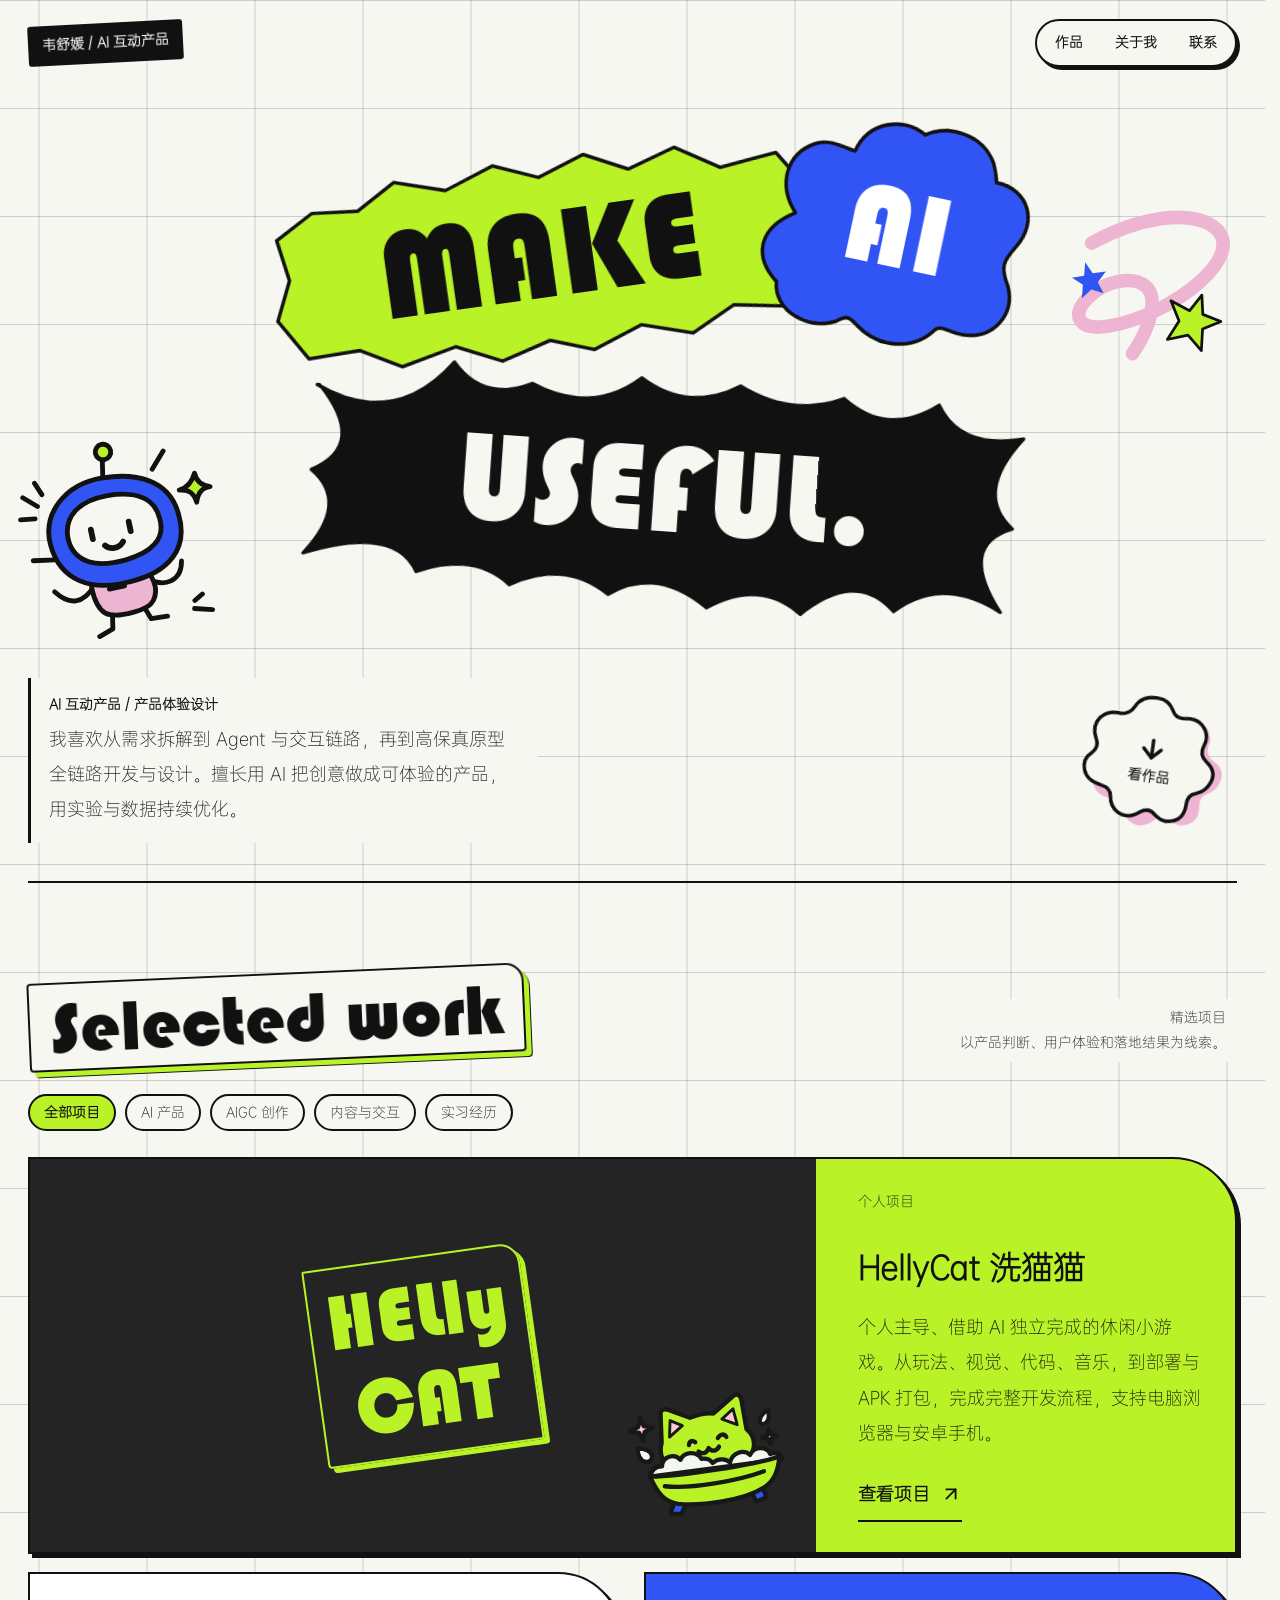
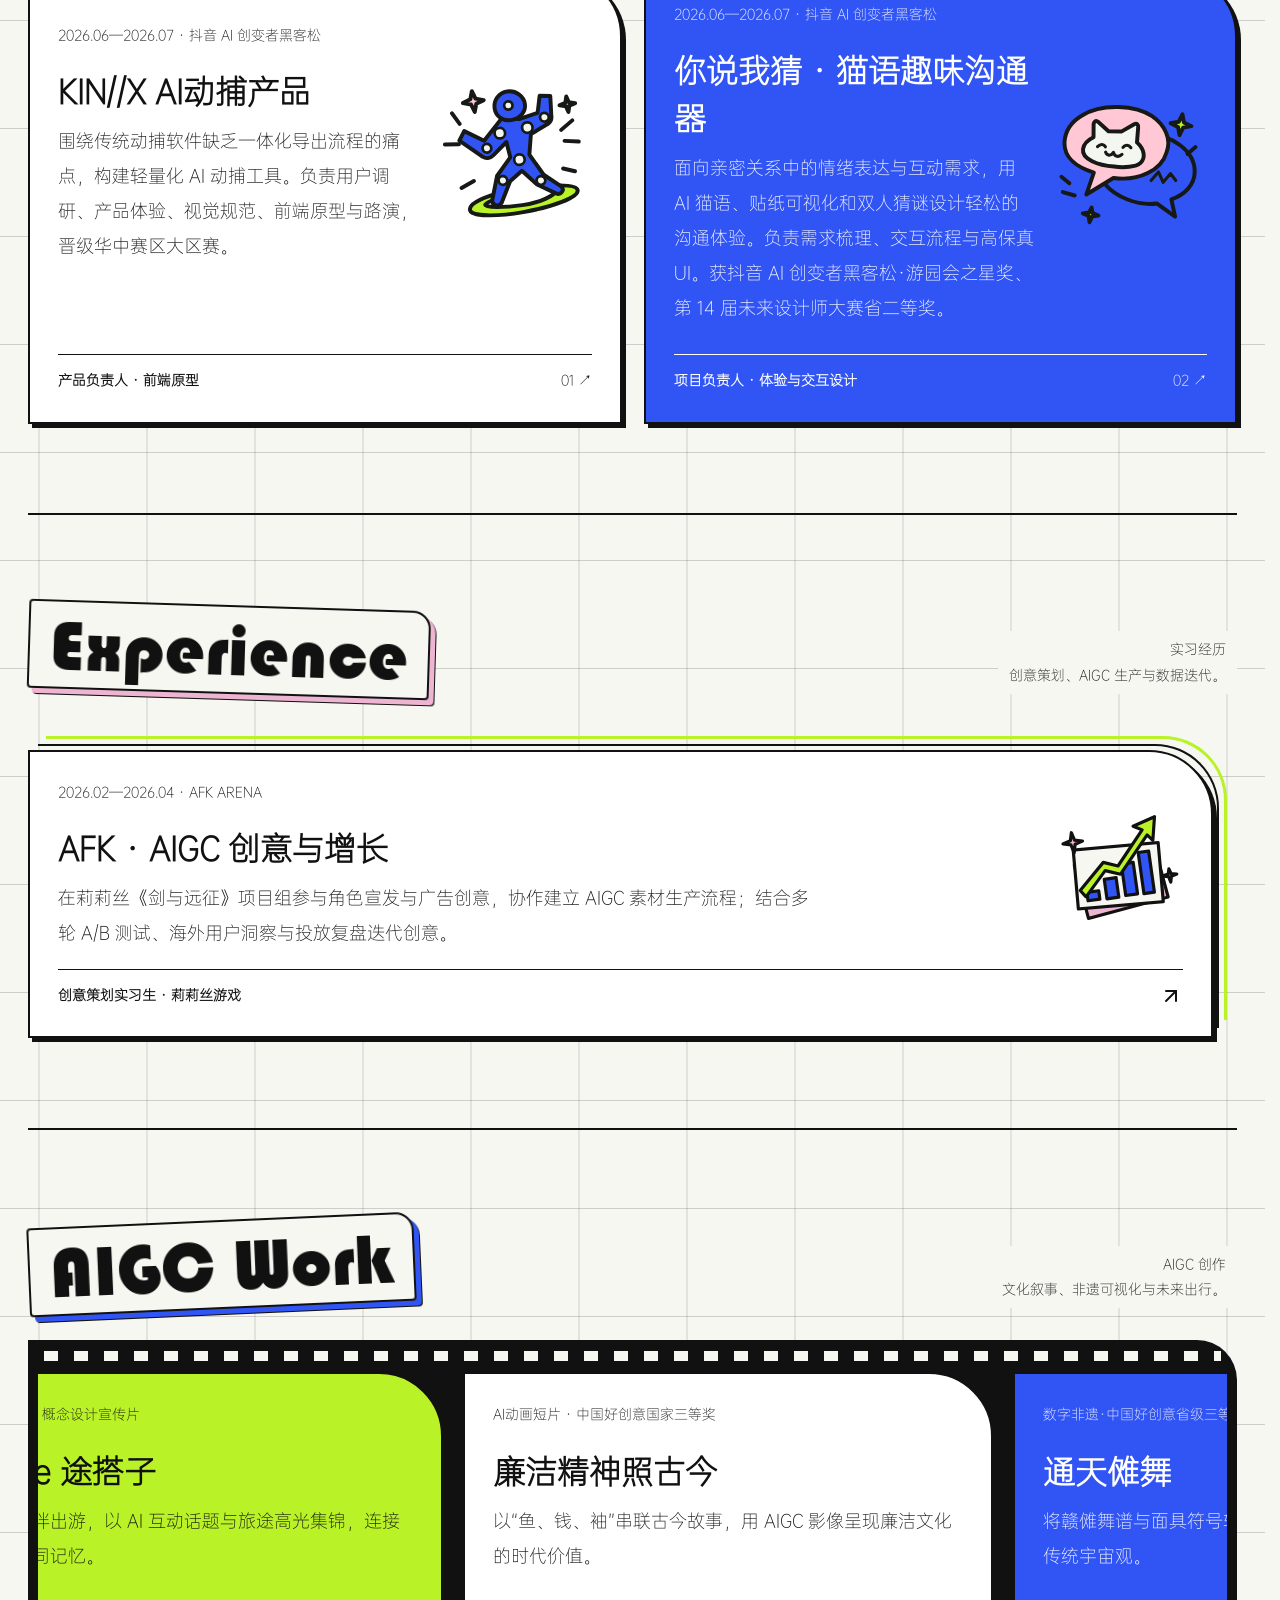
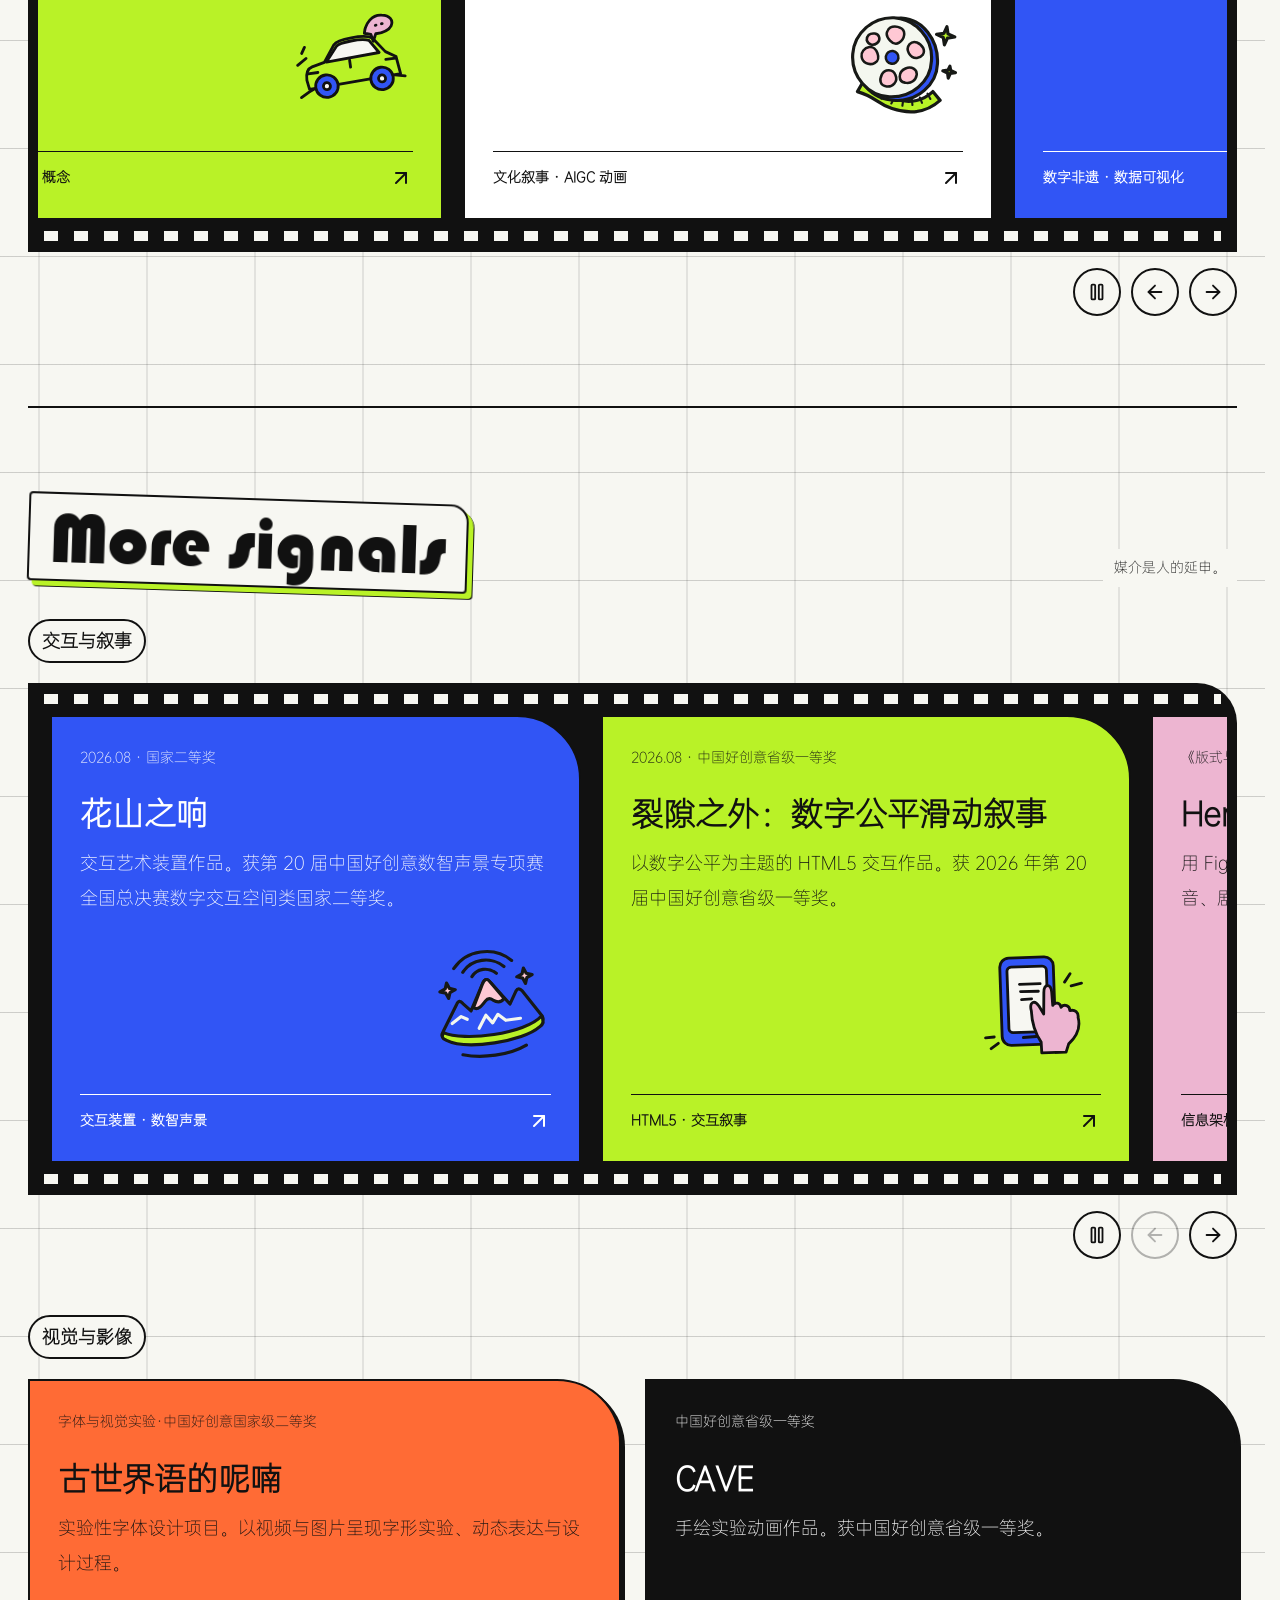
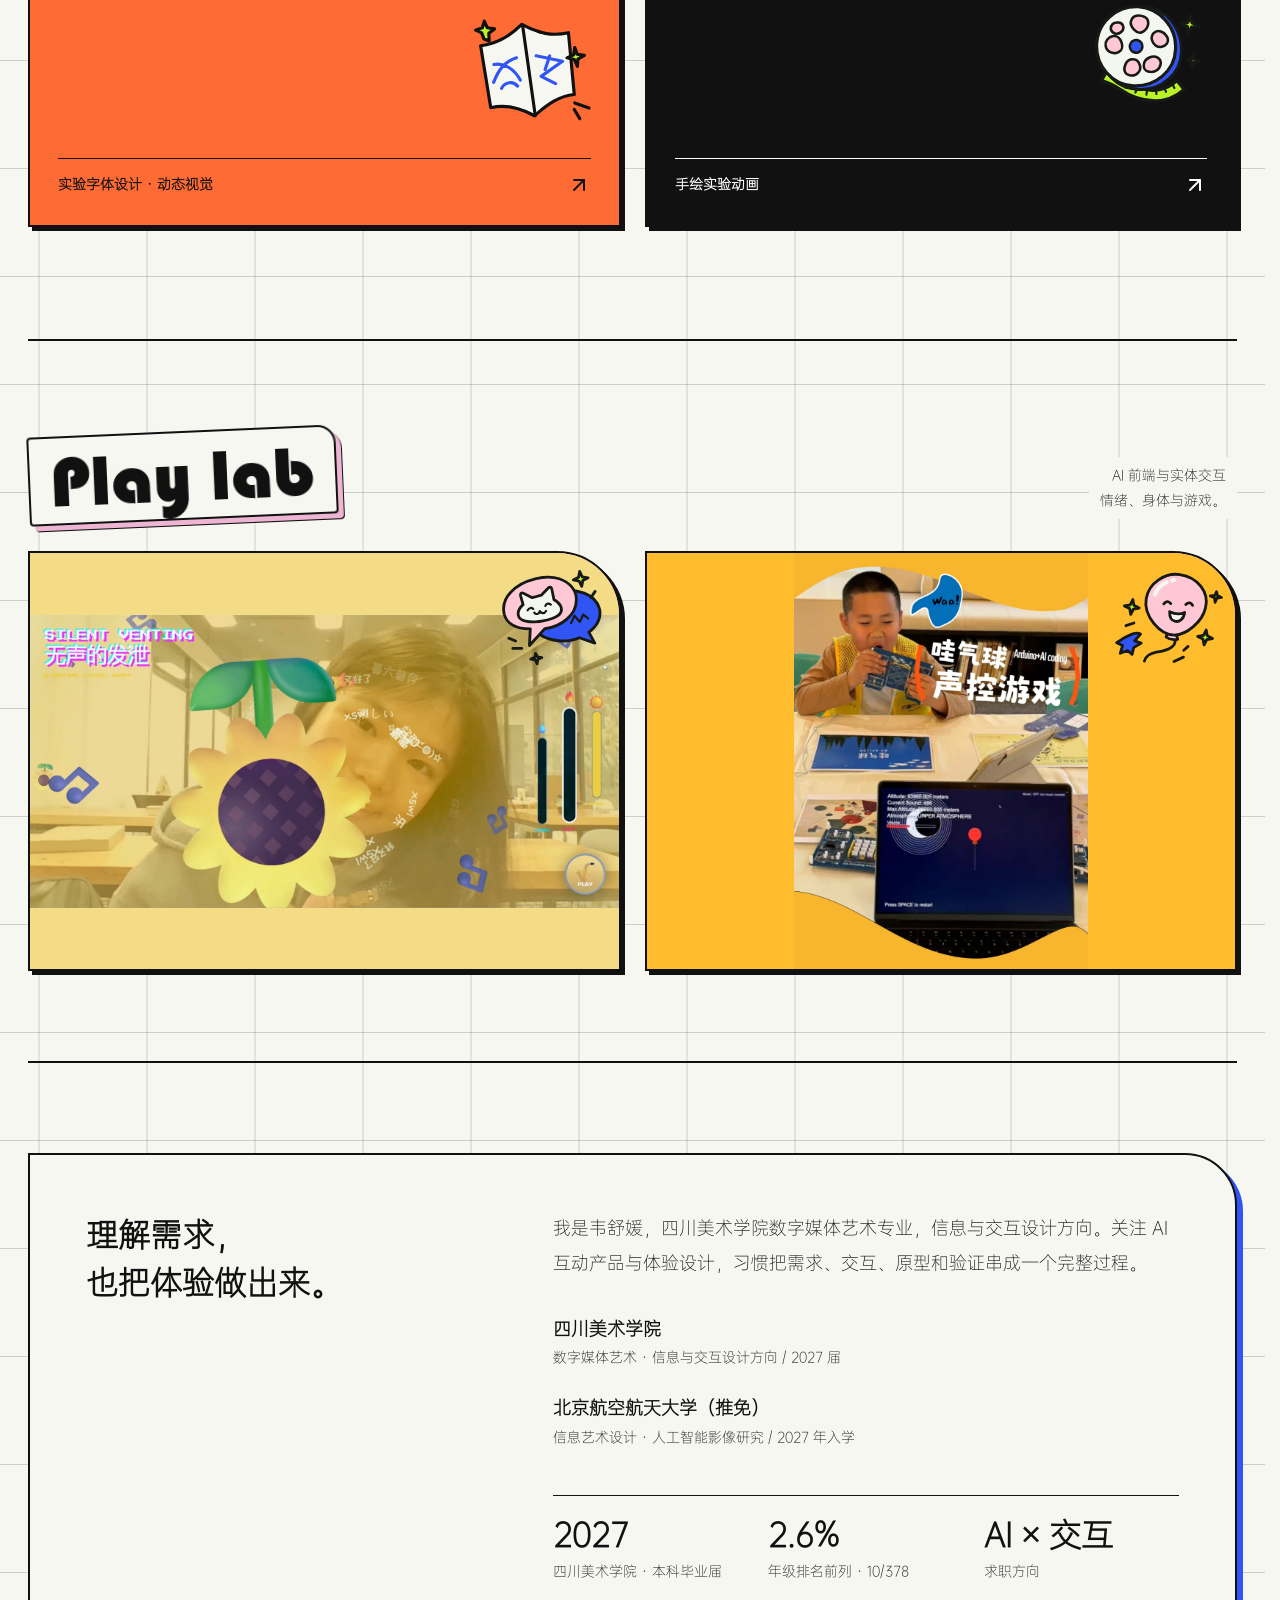
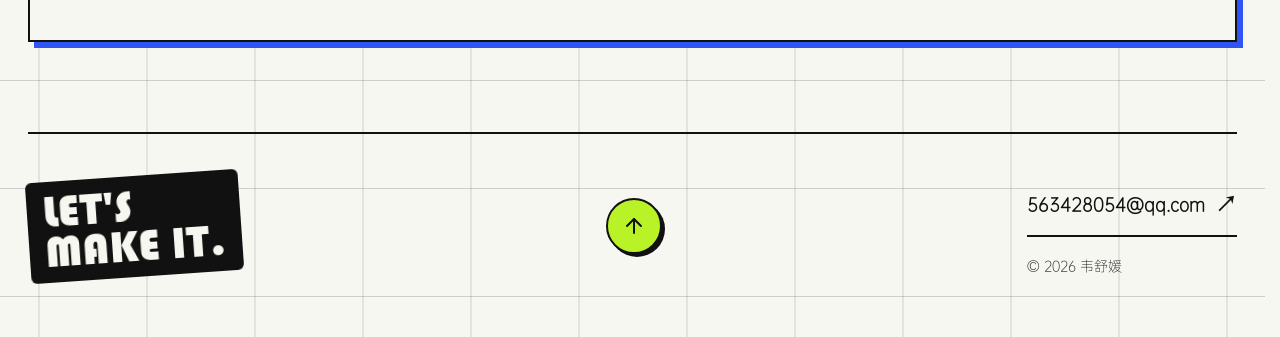
==== commit 3a8390b5: "feat(portfolio): add illustrated sticker design" ====
--- a/index.html
+++ b/index.html
@@ -22,15 +22,61 @@
     *{letter-spacing:0!important}h1{font-size:136px}button,a{touch-action:manipulation}a:focus-visible,button:focus-visible{outline:3px solid #3155f5;outline-offset:5px}.filters{display:flex;gap:20px;margin-bottom:24px}.filters button{border:0;border-bottom:2px solid transparent;background:none;padding:8px 0;cursor:pointer}.filters button[aria-pressed=true]{border-color:#111;font-weight:bold}.card{cursor:pointer}.card:hover h3{text-decoration:underline;text-underline-offset:5px}dialog{border:2px solid #111;padding:32px;max-width:720px;width:calc(100% - 32px);background:var(--paper)}dialog::backdrop{background:#0009}dialog h2{font-size:32px}dialog p{line-height:1.8}.close{float:right;background:transparent;border:1px solid #111;width:36px;height:36px;cursor:pointer}.status{background:var(--lime);padding:14px;margin-top:24px;font-size:14px}footer .link{cursor:default}@media(max-width:720px){h1{font-size:86px}.section h2{font-size:52px}}@media(prefers-reduced-motion:reduce){html{scroll-behavior:auto}}
     [hidden]{display:none!important}
   </style>
-  <link rel="stylesheet" href="refinement.css?v=20261124-1">
+  <link rel="stylesheet" href="refinement.css?v=20261124-2">
   <link rel="stylesheet" href="film-frame.css?v=20261105-3">
   <link rel="stylesheet" href="afk-growth.css?v=20261105-3">
+  <link rel="stylesheet" href="portfolio-play.css?v=1">
 </head>
 <body>
   <header class="top"><a class="mark" href="#top">你的名字 / AI 产品</a><nav class="nav"><a href="#work">作品</a><a href="#about">关于我</a><a href="#contact">联系</a></nav></header>
   <main id="top">
-    <section class="hero"><div><h1>MAKE<br>AI<br>USEFUL.</h1></div><div class="hero-copy"><strong>AI 产品 · 创意技术 · 交互叙事</strong>我把模糊的想法变成可使用、可传播、能产生结果的产品体验。</div></section>
-    <section class="section" id="work"><div class="section-head"><h2>Selected<br>work</h2><div class="section-note">精选项目<br>以产品判断、用户体验和落地结果为线索。</div></div><div class="filters" aria-label="项目筛选"><button aria-pressed="true" data-filter="all">全部项目</button><button aria-pressed="false" data-filter="ai">AI 产品</button><button aria-pressed="false" data-filter="aigc">AIGC 创作</button><button aria-pressed="false" data-filter="practice">内容与交互</button><button aria-pressed="false" data-filter="experience">实习经历</button></div>
+    <section class="hero" aria-labelledby="hero-title">
+      <div class="hero-board">
+        <svg class="hero-mascot" viewBox="0 0 225 239" aria-hidden="true" focusable="false">
+          <g fill="none" stroke="var(--ink)" stroke-width="5" stroke-linecap="round" stroke-linejoin="round">
+            <path d="M71 151c-16 17-30 15-42-2m96 5c16 16 35 11 39-9m-80 32-4 22-15 5m49-27 7 20 17 1"/>
+            <path d="M73 134c-10 16-6 45 7 50 9 4 39 5 47-5 10-13 4-28-7-43z" fill="var(--pink)"/>
+            <path d="M86 147h24m-25 11h16"/>
+            <path d="M107 18 101 51m-87 62 23 4m117-71 15-16"/>
+            <circle cx="108" cy="18" r="8" fill="var(--lime)"/>
+            <path d="M35 101c-2-32 26-59 67-57 35 2 67 16 69 53 3 37-22 57-64 58-41 2-70-16-72-54z" fill="var(--blue)"/>
+            <path d="M54 99c0-24 19-37 49-36 24 1 47 9 48 34 2 23-16 33-43 35-30 2-53-7-54-33z" fill="var(--paper)"/>
+            <path d="M79 104v-10m40 10v-10m-29 19c4 5 13 7 19 0" stroke-width="6"/>
+            <path d="M177 73c10 1 14 6 15 16 3-9 8-14 17-13-9-3-13-8-13-17-4 8-10 13-19 14z" fill="var(--lime)"/>
+            <path d="m30 59-13-12m20 1-5-13m-7 36-15-2M167 196l18 5m-16-13 9-5"/>
+          </g>
+        </svg>
+        <h1 id="hero-title" aria-label="Make AI useful.">
+          <span class="hero-word hero-word-make" aria-hidden="true">
+            <svg viewBox="0 0 410 154" preserveAspectRatio="none" focusable="false"><path d="M23 38 50 22l32 3L110 8l35 11 35-13 31 13L244 7l30 15 34-11 30 19 40-5 20 31-11 29 13 29-30 22-36-6-31 16-35-11-35 13-30-11-35 10-31-15-39 9-28-16-36 1-18-30 12-28z"/></svg>
+            <span>MAKE</span>
+          </span>
+          <span class="hero-word hero-word-ai" aria-hidden="true">
+            <svg viewBox="0 0 183 164" preserveAspectRatio="none" focusable="false"><path d="M18 84c-17-17-14-39 3-49 10-6 20-2 29-1 5-22 28-30 46-21 14-10 39-9 51 9 2 4 4 8 5 13 24 0 34 21 23 40-7 12-8 16 0 28 9 18-2 37-22 39-12 1-18-4-22 1-12 17-36 20-54 8-7-5-9-5-15 0-19 11-45 1-47-18-20-14-20-34 3-49Z"/></svg>
+            <span>AI</span>
+          </span>
+          <span class="hero-word hero-word-useful" aria-hidden="true">
+            <svg viewBox="0 0 570 176" preserveAspectRatio="none" focusable="false"><path d="M2 26q64 30 108-24 25 29 63 12 49 21 87-10 39 24 79 1 43 21 83 4 37 27 76 0 19 32 69 21-37 43-4 68-43 15-5 63-48-25-85 5-32-30-74 7-34-25-75 0-42-29-79-5-37-24-79-2-30-23-75-5-19-34-91-8 35-40 2-63 44-21 2-64z"/></svg>
+            <span>USEFUL.</span>
+          </span>
+        </h1>
+        <svg class="hero-orbit" viewBox="0 0 170 190" aria-hidden="true" focusable="false">
+          <path d="M17 59c47-35 101-52 131-37 45 24-29 102-98 125-33 11-46-5-28-28 15-20 44-31 61-21 16 10 12 44-4 76" fill="none" stroke="var(--pink)" stroke-width="15" stroke-linecap="round"/>
+          <path d="m113 110 22 8 11-19 4 21 21 5-19 11 2 24-17-15-22 8 10-22z" fill="var(--lime)" stroke="var(--ink)" stroke-width="3" stroke-linejoin="round"/>
+          <path d="m13 81 10 11 14-4-7 13 8 11-14-2-9 11-1-15-13-6 13-4z" fill="var(--blue)"/>
+        </svg>
+      </div>
+      <div class="hero-copy"><strong>AI 互动产品 / 产品体验设计</strong><p>我喜欢从需求拆解到 Agent 与交互链路，再到高保真原型全链路开发与设计。擅长用 AI 把创意做成可体验的产品，用实验与数据持续优化。</p></div>
+      <a class="hero-go" href="#work">
+        <svg viewBox="0 0 116 116" aria-hidden="true" focusable="false">
+          <path class="hero-go-offset" d="M57 5q9 0 14 9 3 6 11 5 12-2 18 7 4 7 1 14-3 8 4 13 10 7 6 17-3 8-11 11-7 2-7 10 0 13-10 16-8 3-15-3-6-6-13-1-10 8-19 3-7-4-8-13-1-7-9-8-13-2-16-11-3-9 4-15 6-6 2-13-5-10 1-18 6-7 15-6 9 1 13-7 5-11 19-10Z"/>
+          <path class="hero-go-face" d="M57 5q9 0 14 9 3 6 11 5 12-2 18 7 4 7 1 14-3 8 4 13 10 7 6 17-3 8-11 11-7 2-7 10 0 13-10 16-8 3-15-3-6-6-13-1-10 8-19 3-7-4-8-13-1-7-9-8-13-2-16-11-3-9 4-15 6-6 2-13-5-10 1-18 6-7 15-6 9 1 13-7 5-11 19-10Z"/>
+        </svg>
+        <i data-lucide="arrow-down" aria-hidden="true"></i>
+        <span>看作品</span>
+      </a>
+    </section>
+    <section class="section" id="work"><div class="section-head"><h2>Selected work</h2><div class="section-note">精选项目<br>以产品判断、用户体验和落地结果为线索。</div></div><div class="filters" aria-label="项目筛选"><button aria-pressed="true" data-filter="all">全部项目</button><button aria-pressed="false" data-filter="ai">AI 产品</button><button aria-pressed="false" data-filter="aigc">AIGC 创作</button><button aria-pressed="false" data-filter="practice">内容与交互</button><button aria-pressed="false" data-filter="experience">实习经历</button></div>
       <article class="featured">
         <a class="featured-media project-preview" href="https://meowcat.fun/" target="_blank" rel="noopener noreferrer" aria-label="在线游玩 HellyCat 洗猫猫（新窗口打开）">
           <span class="preview-wordmark" aria-hidden="true">HELly<br>CAT</span>
@@ -59,7 +105,7 @@
       </div>
     </section>
     <section class="section" id="signals" aria-labelledby="signals-heading">
-      <div class="section-head"><h2 id="signals-heading">More<br>signals</h2><div class="section-note">媒介是人的延申。</div></div>
+      <div class="section-head"><h2 id="signals-heading">More signals</h2><div class="section-note">媒介是人的延申。</div></div>
       <div class="signals-groups">
         <div class="signals-group">
           <h3>交互与叙事</h3>
@@ -79,12 +125,12 @@
       </div>
     </section>
     <section class="section" id="experiments" aria-labelledby="experiments-heading">
-      <div class="section-head"><h2 id="experiments-heading">Play<br>lab</h2><div class="section-note">AI 前端与实体交互<br>情绪、身体与游戏。</div></div>
+      <div class="section-head"><h2 id="experiments-heading">Play lab</h2><div class="section-note">AI 前端与实体交互<br>情绪、身体与游戏。</div></div>
       <div class="standalone-projects" id="experiment-projects"></div>
     </section>
     <section class="section" id="about"><div class="about"><h2>产品经理，<br>也做东西。</h2><div><p>我关注 AI 如何真正进入人的工作与生活。我的优势是把产品思考推进到体验、内容和可运行的原型里。</p><div class="facts"><div><b>07</b><small>项目与作品</small></div><div><b>02</b><small>国家级奖项</small></div><div><b>AI × 体验</b><small>工作方向</small></div></div></div></div></section>
   </main>
-  <footer id="contact"><div class="footer-title">LET'S<br>MAKE IT.</div><div><span class="link">联系方式待补充</span><br><br>© 2026 你的名字</div></footer>
+  <footer id="contact"><div class="footer-title">LET'S<br>MAKE IT.</div><a class="footer-top" href="#top" aria-label="回到顶部"><i data-lucide="arrow-up" aria-hidden="true"></i></a><div><span class="link">联系方式待补充</span><br><br>© 2026 你的名字</div></footer>
   <template id="kinx-mvp-case">
     <section class="case-section" id="kinx-mvp" aria-labelledby="kinx-mvp-title">
       <h3 id="kinx-mvp-title">MVP 说明</h3>
@@ -471,7 +517,7 @@
     <section class="case-section" aria-labelledby="her-result-title">
       <h3 id="her-result-title">课程成果</h3>
       <div class="case-copy">
-        <p>《Her》网页设计是《版式与数字出版物》的课程项目，许天琪老师给出了 <strong>93 分</strong>。</p>
+        <p>《Her》网页设计是《版式与数字出版物》的课程项目，知名设计师许天琪老师给出了 <strong>93 分</strong>。</p>
         <p>同一课程期间，我的另一件个人作品《欢欢与乐乐的日记本》获得省赛二等奖。</p>
       </div>
     </section>
@@ -486,5 +532,6 @@
     </div>
   </dialog>
 <script src="assets/lucide.min.js"></script>
-<script src="refinement.js?v=20261124-1"></script>
+<script src="refinement.js?v=20261124-2"></script>
+<script src="portfolio-play.js?v=1"></script>
 </body></html>
--- a/refinement.css
+++ b/refinement.css
@@ -52,9 +52,14 @@
 .card-hover-cover{position:absolute;inset:0;z-index:1;overflow:hidden;border-radius:inherit;background:#edf4f8;opacity:0;pointer-events:none;transition:opacity .65s cubic-bezier(.22,1,.36,1)}
 [data-project=kenx] .card-hover-cover{background:#0b0b0b}.card-hover-cover img{display:block;width:100%;height:100%;object-fit:contain}
 [data-project=afk] .card-hover-cover{background:#000}.card-hover-cover picture{display:block;width:100%;height:100%}
-[data-project=afk]:is(:focus-visible,.is-touch-preview) .card-hover-cover{opacity:1}
-[data-project=cat-talk] .card-hover-cover img{object-fit:cover;object-position:left top;transform:scale(1.3);transform-origin:left top}
-@media(hover:hover){.has-hover-cover:hover .card-hover-cover{opacity:1}}.has-hover-cover:focus-visible .card-hover-cover{opacity:1}
+[data-project=cat-talk] .card-hover-cover img {
+  object-fit: cover;
+  object-position: right bottom;
+  transform: scale(1.3);
+  transform-origin: right bottom;
+}
+@media(hover:hover){.has-hover-cover:hover .card-hover-cover{opacity:1}}
+.has-hover-cover:is(:focus-visible,.is-touch-preview) .card-hover-cover{opacity:1}
 #kinx-mvp{position:relative;row-gap:28px}#kinx-mvp>.kinx-mvp-poster{grid-column:1 / -1;justify-self:start;width:160px;max-width:100%;margin:0}.poster-section>.project-slides{margin-top:0}
 @media(min-width:721px){#kinx-mvp>h3{grid-column:1;grid-row:1;align-self:start}#kinx-mvp>.case-copy{grid-column:2;grid-row:1}#kinx-mvp>.kinx-mvp-poster{grid-column:1;grid-row:1;align-self:start;margin-top:var(--mvp-poster-top,180px)}}
 #cat-talk-poster .responsive-poster{width:min(100%,620px);margin-inline:0}@media(max-width:720px){#cat-talk-poster .responsive-poster{width:min(80%,300px)}}
@@ -162,7 +167,6 @@
 .her-image a {
   display: block;
   overflow: hidden;
-  border: 1px solid var(--ink);
   border-top-right-radius: 22px;
 }
 .her-image img {
--- a/portfolio-play.css
+++ b/portfolio-play.css
@@ -0,0 +1,599 @@
+:root {
+  --pink: #edb5d1;
+  --play-grid: color-mix(in srgb, var(--ink) 18%, transparent);
+  --spring: cubic-bezier(.22, 1.55, .42, 1);
+}
+
+body {
+  background-image:
+    linear-gradient(to right, var(--play-grid) 1px, transparent 1px),
+    linear-gradient(to bottom, var(--play-grid) 1px, transparent 1px);
+  background-position: center top;
+  background-size: 108px 108px;
+}
+
+.top {
+  gap: 20px;
+  padding: 19px max(28px, calc((100% - 1330px) / 2));
+  border: 0;
+  background: none;
+  backdrop-filter: none;
+  pointer-events: none;
+}
+
+.top .mark, .top .nav {
+  pointer-events: auto;
+}
+
+.top .mark {
+  display: inline-block;
+  max-width: none;
+  padding: 10px 14px;
+  background: var(--ink);
+  color: var(--paper);
+  border-radius: 3px;
+  line-height: 1.4;
+  rotate: -3deg;
+  transition: rotate .35s var(--spring);
+}
+
+.top .mark:hover {
+  rotate: 1deg;
+}
+
+.top .nav {
+  gap: 4px;
+  padding: 4px;
+  border: 2px solid var(--ink);
+  border-radius: 999px;
+  background: var(--paper);
+  font-weight: 700;
+  box-shadow: 3px 3px 0 var(--ink);
+}
+
+.top .nav a {
+  display: inline-grid;
+  min-height: 36px;
+  padding-inline: 14px;
+  place-items: center;
+  border-radius: inherit;
+  white-space: nowrap;
+  text-decoration: none;
+  transition: color .18s, background .18s;
+}
+
+.top .nav a:is(:hover, :focus-visible) {
+  background: var(--ink);
+  color: var(--paper);
+}
+
+#top {
+  scroll-margin-top: 88px;
+}
+
+.hero {
+  --board-x: 0px;
+  --board-y: 0px;
+  display: grid;
+  grid-template-columns: minmax(0, 1fr) auto;
+  grid-template-rows: minmax(0, 1fr) auto;
+  align-items: center;
+  gap: 6px 24px;
+  min-height: clamp(650px, calc(100svh - 103px), 870px);
+  padding: 16px 0 38px;
+  position: relative;
+}
+
+.hero-board {
+  position: relative;
+  display: grid;
+  grid-column: 1 / -1;
+  place-items: center;
+  min-height: clamp(420px, 54vw, 540px);
+  isolation: isolate;
+}
+
+.hero h1 {
+  --headline-width: min(100%, 780px);
+  display: grid;
+  grid-template-columns: repeat(12, minmax(0, 1fr));
+  grid-template-rows: auto auto;
+  width: var(--headline-width);
+  margin: 0;
+  padding: 0 0 20px;
+  transform: translate(var(--board-x), var(--board-y));
+  transition: transform .65s cubic-bezier(.2, .7, .2, 1);
+  animation: none;
+}
+
+.hero-word {
+  position: relative;
+  display: grid;
+  place-items: center;
+  min-width: 0;
+  isolation: isolate;
+  transform-origin: center;
+  animation: word-stamp .85s var(--stamp-delay, 0s) var(--spring) both;
+}
+
+.hero-word > svg {
+  position: absolute;
+  inset: 0;
+  width: 100%;
+  height: 100%;
+  z-index: -1;
+  overflow: visible;
+  fill: var(--word-bg);
+  stroke: var(--ink);
+  stroke-width: 2.5;
+  stroke-linejoin: round;
+}
+
+.hero-word > span {
+  padding: .07em .16em .1em;
+}
+
+.hero-word-make {
+  --word-bg: var(--lime);
+  --tilt: -8deg;
+  grid-area: 1 / 1 / 2 / 10;
+  aspect-ratio: 2.75;
+  translate: 1% 5%;
+  z-index: 2;
+  font-size: clamp(66px, 10vw, 140px);
+}
+
+.hero-word-ai {
+  --word-bg: var(--blue);
+  --tilt: 12deg;
+  --stamp-delay: .13s;
+  grid-area: 1 / 9 / 2 / -1;
+  align-self: center;
+  aspect-ratio: 1.09;
+  translate: 2% -12%;
+  color: #fff;
+  z-index: 3;
+  font-size: clamp(63px, 9vw, 124px);
+}
+
+.hero-word-useful {
+  --word-bg: var(--ink);
+  --tilt: 4deg;
+  --stamp-delay: .24s;
+  grid-area: 2 / 2 / 3 / 13;
+  aspect-ratio: 3.05;
+  translate: 0 -2%;
+  color: var(--paper);
+  font-size: clamp(64px, 10vw, 142px);
+}
+
+.hero-mascot, .hero-orbit {
+  position: absolute;
+  overflow: visible;
+  pointer-events: none;
+}
+
+.hero-mascot {
+  width: clamp(122px, 17vw, 230px);
+  left: 0;
+  bottom: 0;
+  transform-origin: 60% 70%;
+  rotate: -12deg;
+  translate: calc(var(--board-x) * -.7) calc(var(--board-y) * -.7);
+  transition: translate .65s cubic-bezier(.2, .7, .2, 1);
+  animation: mascot-bob 5s .45s ease-in-out 3;
+}
+
+.hero-orbit {
+  width: clamp(102px, 12vw, 165px);
+  right: 1%;
+  top: 15%;
+  rotate: 8deg;
+  translate: calc(var(--board-x) * .5) calc(var(--board-y) * .5);
+  transition: translate .65s cubic-bezier(.2, .7, .2, 1);
+  animation: mascot-bob 6s .17s ease-in-out 3 reverse;
+  z-index: -1;
+}
+
+.hero-copy {
+  align-self: end;
+  max-width: min(100%, 510px);
+  width: max-content;
+  padding: 13px 18px 16px;
+  border-left: 3px solid var(--ink);
+  background: var(--paper);
+}
+
+.hero-copy strong {
+  margin-bottom: 3px;
+}
+
+.hero-go {
+  position: relative;
+  isolation: isolate;
+  display: grid;
+  place-content: center;
+  justify-items: center;
+  gap: 2px;
+  width: 136px;
+  aspect-ratio: 1;
+  font-weight: 700;
+  font-size: var(--text-small);
+  line-height: 1.45;
+  rotate: 8deg;
+  margin: 0 18px 1px 0;
+  transition: transform .4s var(--spring), rotate .4s var(--spring);
+}
+
+.hero-go > svg:first-child {
+  position: absolute;
+  inset: 0;
+  width: 100%;
+  height: 100%;
+  overflow: visible;
+  z-index: -1;
+}
+
+.hero-go-offset {
+  fill: var(--pink);
+  transform-origin: 50% 50%;
+  transform: translate(7px, 5px) rotate(-8deg);
+  animation: sticker-outline 3.6s ease-in-out 3;
+}
+
+.hero-go-face {
+  fill: var(--paper);
+  stroke: var(--ink);
+  stroke-width: 3;
+  transition: fill .2s;
+}
+
+.hero-go > .lucide {
+  width: 30px;
+  height: 30px;
+  stroke-width: 2.8;
+}
+
+.hero-go:is(:hover, :focus-visible) {
+  transform: scale(1.09);
+  rotate: -8deg;
+}
+
+.hero-go:is(:hover, :focus-visible) .hero-go-face {
+  fill: var(--lime);
+}
+
+.hero-go:active {
+  transform: scale(.93) translate(4px, 3px);
+}
+
+@keyframes word-stamp {
+  from { opacity: 0; transform: translateY(-24px) scale(.72) rotate(calc(var(--tilt) - 12deg)); }
+  to { opacity: 1; transform: rotate(var(--tilt)); }
+}
+
+@keyframes mascot-bob {
+  50% { transform: translateY(-14px) rotate(8deg); }
+}
+
+@keyframes sticker-outline {
+  50% { transform: translate(7px, 5px) rotate(12deg); }
+}
+
+.section {
+  padding-block: clamp(48px, 7vw, 102px);
+  scroll-margin-top: 72px;
+}
+
+.section-head {
+  gap: 20px;
+  align-items: flex-end;
+  margin-bottom: 32px;
+  animation: none;
+}
+
+.section-head h2 {
+  --heading-accent: var(--lime);
+  width: fit-content;
+  padding: .16em .28em .12em;
+  border: 2px solid var(--ink);
+  background: var(--paper);
+  border-radius: 4px 18px 4px 4px;
+  box-shadow: 5px 5px 0 var(--heading-accent), 6px 6px 0 var(--ink);
+  rotate: -2.5deg;
+}
+
+#work:target .section-head h2 {
+  animation: heading-stamp .6s var(--spring);
+}
+
+@keyframes heading-stamp {
+  from { transform: rotate(6deg) scale(.92); }
+  to { transform: none; }
+}
+
+#experience-heading { --heading-accent: var(--pink); rotate: 1.8deg; }
+#aigc-heading { --heading-accent: var(--blue); }
+#signals-heading { --heading-accent: var(--lime); rotate: 1.8deg; }
+#experiments-heading { --heading-accent: var(--pink); }
+
+.section-note {
+  width: max-content;
+  max-width: 100%;
+  padding: 6px 11px;
+  background: var(--paper);
+}
+
+.filters {
+  gap: 9px;
+  margin-bottom: 26px;
+}
+
+.filters button {
+  border: 2px solid var(--ink);
+  border-radius: 999px;
+  padding: 7px 14px;
+  background: var(--paper);
+  color: var(--ink);
+  transition: background .22s, transform .32s var(--spring);
+}
+
+.filters button:hover {
+  transform: translateY(-3px) rotate(-3deg);
+}
+
+.filters button[aria-pressed="true"] {
+  background: var(--lime);
+}
+
+.section > .grid {
+  gap: 22px;
+}
+
+.section .card, .section .featured {
+  border-width: 2px;
+  box-shadow: 4px 4px 0 var(--ink);
+}
+
+.section .film-strip .card {
+  box-shadow: none;
+}
+
+.preview-wordmark {
+  padding: .12em .2em;
+  transform: rotate(-8deg);
+  border: 2px solid var(--lime);
+  border-radius: 2px 20px 3px 4px;
+  box-shadow: 5px 5px 0 var(--lime);
+}
+
+.project-preview > .project-sticker {
+  position: absolute;
+  right: 2%;
+  bottom: 4%;
+  width: clamp(80px, 16vw, 178px);
+  max-height: 43%;
+  transition: transform .6s var(--spring), opacity .4s ease;
+}
+
+.featured:has(:focus-visible) .project-preview > .project-sticker { opacity: 0; }
+
+.project-sticker {
+  display: block;
+  width: clamp(84px, 11vw, 124px);
+  height: auto;
+  max-width: 100%;
+  aspect-ratio: 1;
+  object-fit: contain;
+  pointer-events: none;
+  transform: rotate(-8deg);
+  transition: transform .6s var(--spring);
+}
+
+.has-project-sticker {
+  gap: 12px;
+}
+
+.has-project-sticker > .project-sticker {
+  margin: -6px 0 -4px auto;
+}
+
+.has-project-sticker:nth-child(even) > .project-sticker {
+  transform: rotate(8deg);
+}
+
+@media (min-width: 1050px) {
+  #work > .grid > .has-project-sticker {
+    display: grid;
+    grid-template-columns: minmax(0, 1fr) clamp(104px, 12vw, 155px);
+    column-gap: 18px;
+    row-gap: 22px;
+    align-items: center;
+  }
+
+  #work > .grid > .has-project-sticker > .project-sticker {
+    width: 100%;
+    margin: 0;
+  }
+
+  #work > .grid .card-foot {
+    grid-column: 1 / -1;
+    align-self: end;
+  }
+}
+
+.has-project-sticker:focus-within .project-sticker {
+  transform: translateY(-8px) rotate(-4deg) scale(1.1);
+}
+
+.project-sticker.sticker-arrived {
+  animation: sticker-peel .58s cubic-bezier(.2, 1.55, .4, 1);
+}
+
+@keyframes sticker-peel {
+  0% { opacity: .4; rotate: -19deg; scale: .72; }
+  100% { opacity: 1; rotate: 0deg; scale: 1; }
+}
+
+@media (hover: hover) {
+  .featured:hover .project-preview > .project-sticker { opacity: 0; }
+
+  .has-project-sticker:hover .project-sticker {
+    transform: translateY(-8px) rotate(-4deg) scale(1.1);
+  }
+
+  .section .card:not([data-project="kenx"]):not([data-project="afk"]):hover {
+    box-shadow: 8px 9px 0 var(--ink);
+  }
+
+  .section .film-strip .card:not([data-project="kenx"]):not([data-project="afk"]):hover {
+    box-shadow: none;
+  }
+}
+
+#experience-projects .has-project-sticker {
+  display: grid;
+  grid-template-columns: minmax(0, 1fr) auto;
+  align-items: center;
+  column-gap: clamp(12px, 4vw, 48px);
+}
+
+#experience-projects .card-foot {
+  grid-column: 1 / -1;
+  align-self: end;
+}
+
+#experiment-projects .has-cover > .project-sticker {
+  position: absolute;
+  top: 10px;
+  right: 10px;
+  z-index: 2;
+  width: clamp(62px, 9vw, 110px);
+  margin: 0;
+}
+
+.signals-group > h3 {
+  width: fit-content;
+  padding: 4px 12px;
+  border: 2px solid var(--ink);
+  background: var(--paper);
+  border-radius: 999px;
+}
+
+.carousel-controls .icon-button, #detail .close, .footer-top {
+  border-radius: 50%;
+  border-width: 2px;
+}
+
+.about {
+  padding: clamp(22px, 4.5vw, 56px);
+  border: 2px solid var(--ink);
+  border-top-right-radius: 52px;
+  background: var(--paper);
+  box-shadow: 6px 6px 0 var(--blue);
+}
+
+body > footer {
+  align-items: center;
+  gap: 24px;
+}
+
+.footer-title {
+  padding: .22em .35em;
+  border-radius: 6px;
+  background: var(--ink);
+  color: var(--paper);
+  rotate: -4deg;
+  line-height: .9;
+}
+
+.footer-top {
+  display: grid;
+  place-items: center;
+  width: 56px;
+  height: 56px;
+  border-style: solid;
+  background: var(--lime);
+  box-shadow: 3px 3px 0 var(--ink);
+  transition: transform .35s var(--spring);
+}
+
+.footer-top:hover {
+  transform: translateY(-6px) rotate(-8deg);
+}
+
+.detail-intro {
+  background-image:
+    linear-gradient(to right, var(--play-grid) 1px, transparent 1px),
+    linear-gradient(to bottom, var(--play-grid) 1px, transparent 1px);
+  background-size: 88px 88px;
+  background-position: center top;
+}
+
+.detail-intro > div, .detail-intro .detail-meta {
+  background: var(--project-bg);
+}
+
+#detail .detail-intro .eyebrow {
+  display: inline-block;
+  border: 1px solid currentColor;
+  border-radius: 999px;
+  padding: 3px 10px;
+}
+
+@media (max-width: 1040px) {
+  .hero { min-height: clamp(650px, calc(100svh - 103px), 750px); }
+  .hero-board { min-height: clamp(360px, 52vw, 480px); }
+  .hero h1 { --headline-width: 79%; }
+  .hero-mascot { left: -1%; bottom: -3%; }
+  .hero-orbit { right: -1%; }
+}
+
+@media (max-width: 360px) {
+  .top .mark { max-width: 125px; }
+  .top .nav a { padding-inline: 6px; }
+  .hero-copy { grid-column: 1 / -1; }
+  .hero-go { grid-column: 1 / -1; justify-self: end; margin: 2px 5px 0 0; }
+}
+
+@media (max-width: 720px) {
+  body { background-size: 62px 62px; }
+  .top { gap: 6px; padding: 12px 12px 10px; }
+  .top .mark { padding: 7px 8px; }
+  .top .nav a { min-height: 29px; padding-inline: 8px; }
+  .top .nav a:nth-child(2) { display: inline-grid; }
+  .hero {
+    gap: 12px 7px;
+    min-height: 0;
+    padding-block: 22px 30px;
+  }
+  .hero-board { min-height: clamp(275px, 73vw, 480px); }
+  .hero h1 { --headline-width: 94%; padding: 0; }
+  .hero-word-make, .hero-word-ai, .hero-word-useful { font-size: clamp(45px, 14vw, 100px); }
+  .hero-mascot { width: clamp(70px, 24vw, 125px); bottom: -3%; left: -2%; }
+  .hero-orbit { width: clamp(62px, 18vw, 96px); right: -1%; top: 0; }
+  .hero-copy {
+    width: auto;
+    min-width: 0;
+    margin: 8px 0 0;
+    padding: 8px 10px;
+  }
+  .hero-go { width: clamp(70px, 22vw, 102px); margin: 12px 0 0; }
+  .hero-go > .lucide { width: 21px; height: 21px; }
+  .section-head { display: flex; align-items: flex-start; flex-direction: column; gap: 12px; }
+  .section-head h2 { font-size: clamp(40px, 11vw, 60px); }
+  .section-note { margin: 0; }
+  .project-preview > .project-sticker { width: clamp(72px, 22vw, 112px); }
+  #experience-projects .has-project-sticker { grid-template-columns: minmax(0, 1fr); gap: 12px; }
+  body > footer { display: grid; grid-template-columns: 1fr auto; }
+  body > footer > div:last-child { grid-column: 1 / -1; }
+}
+
+@media (prefers-reduced-motion: reduce) {
+  .hero *, #work:target .section-head h2, .section .project-sticker.sticker-arrived,
+  .section .project-sticker, .footer-top {
+    animation: none;
+    transition: none;
+  }
+  .hero-word { transform: rotate(var(--tilt)); }
+}
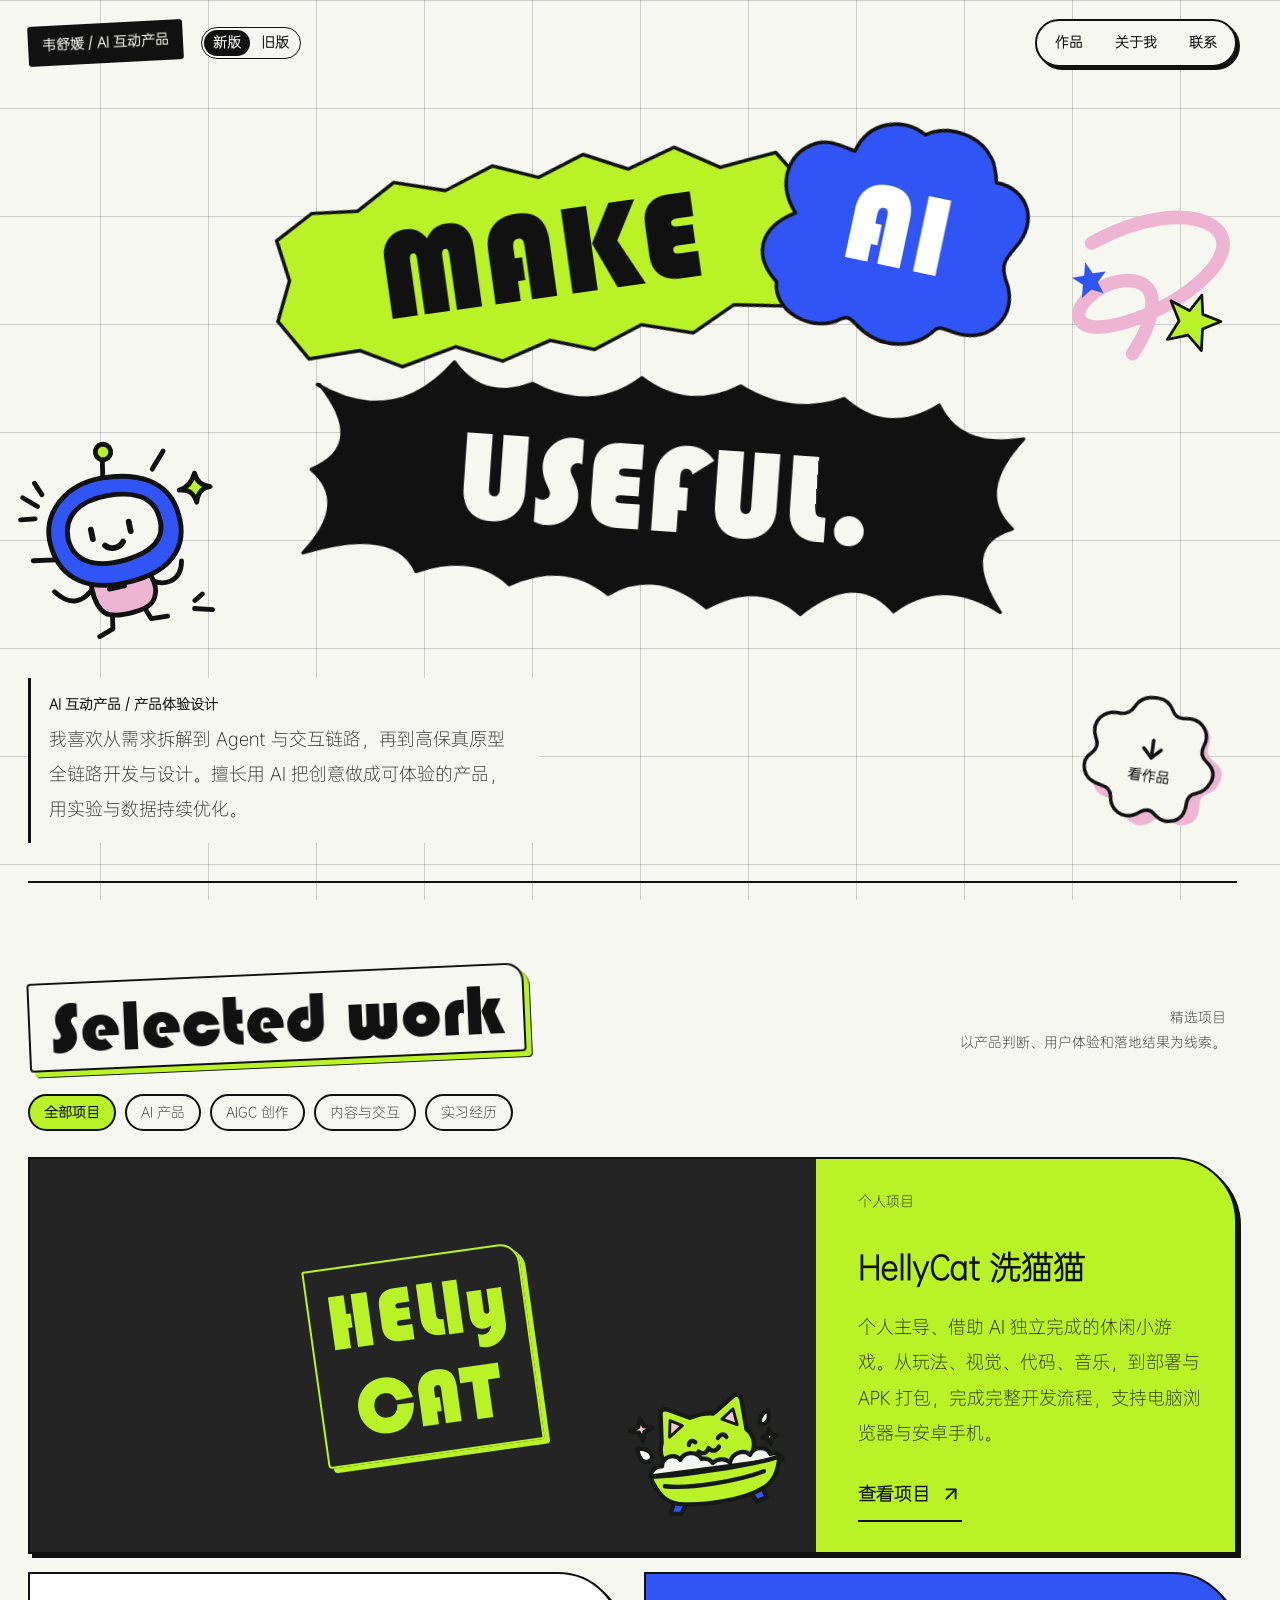
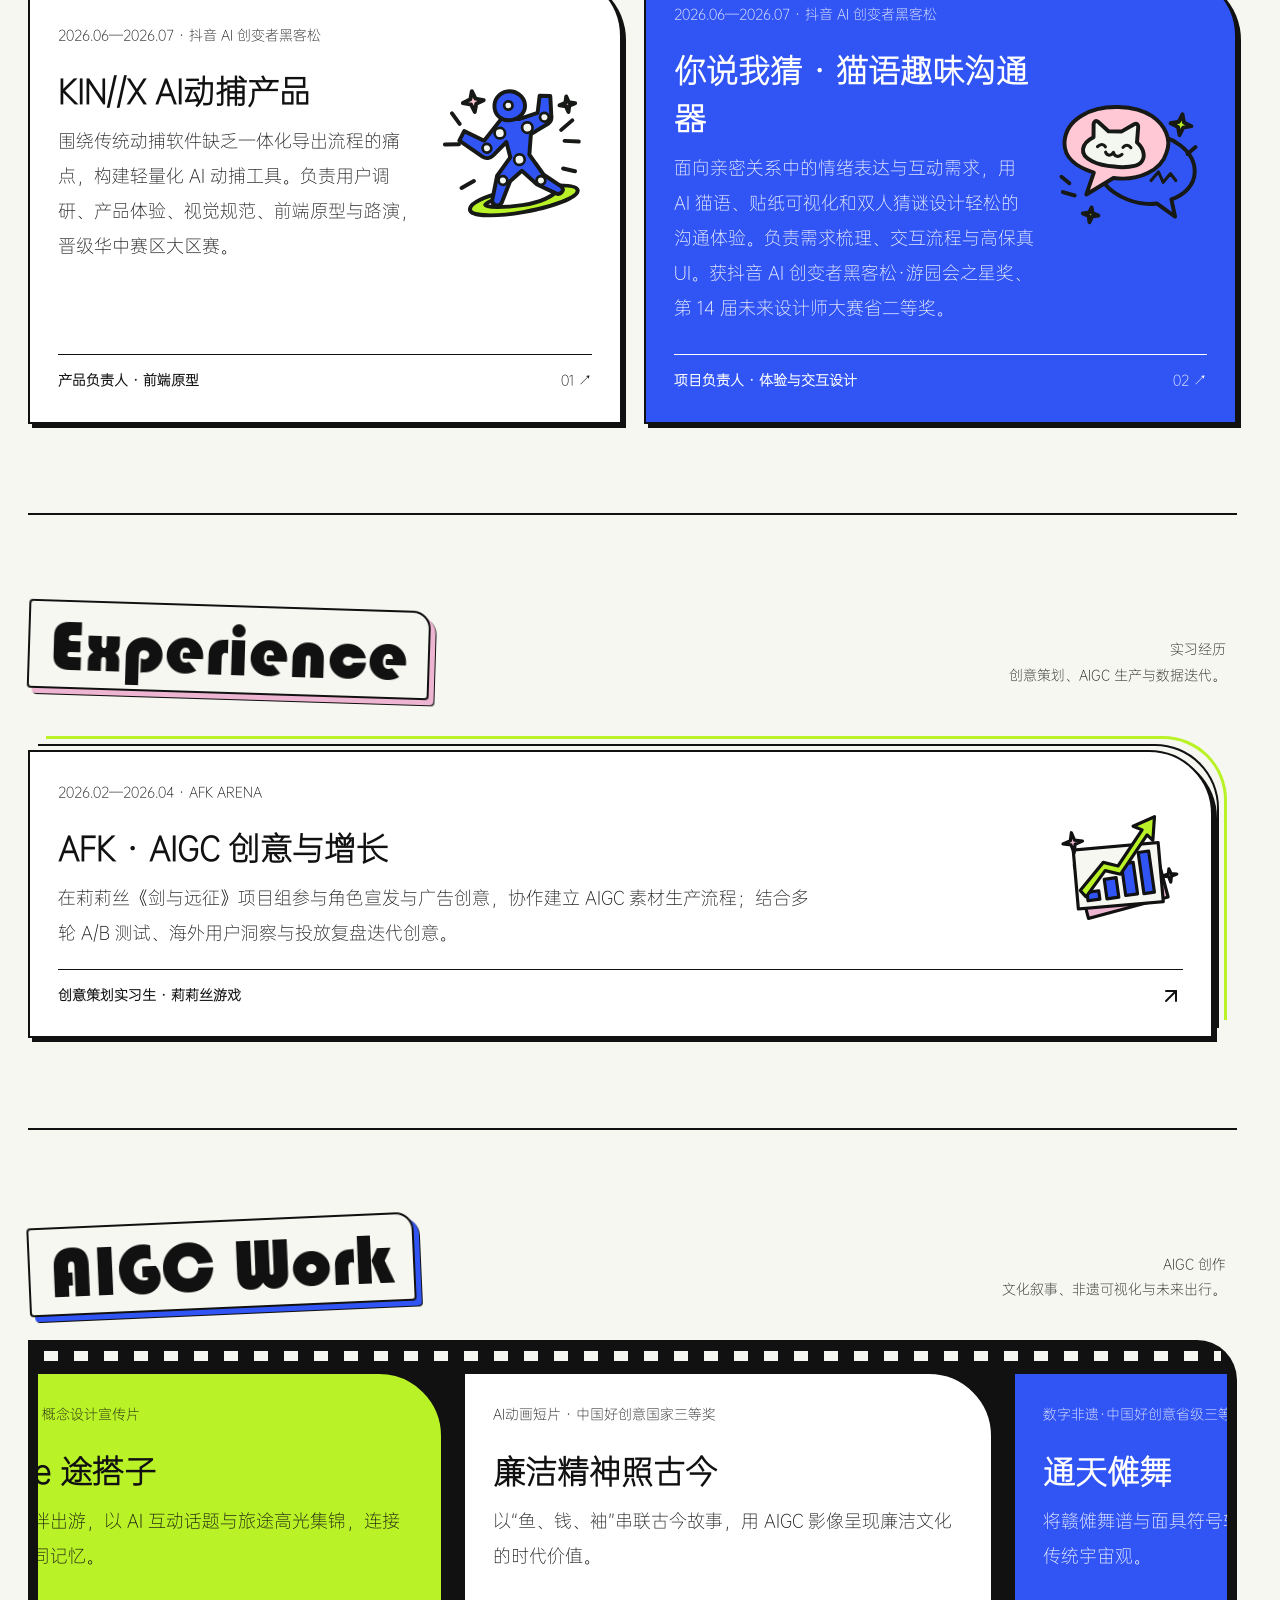
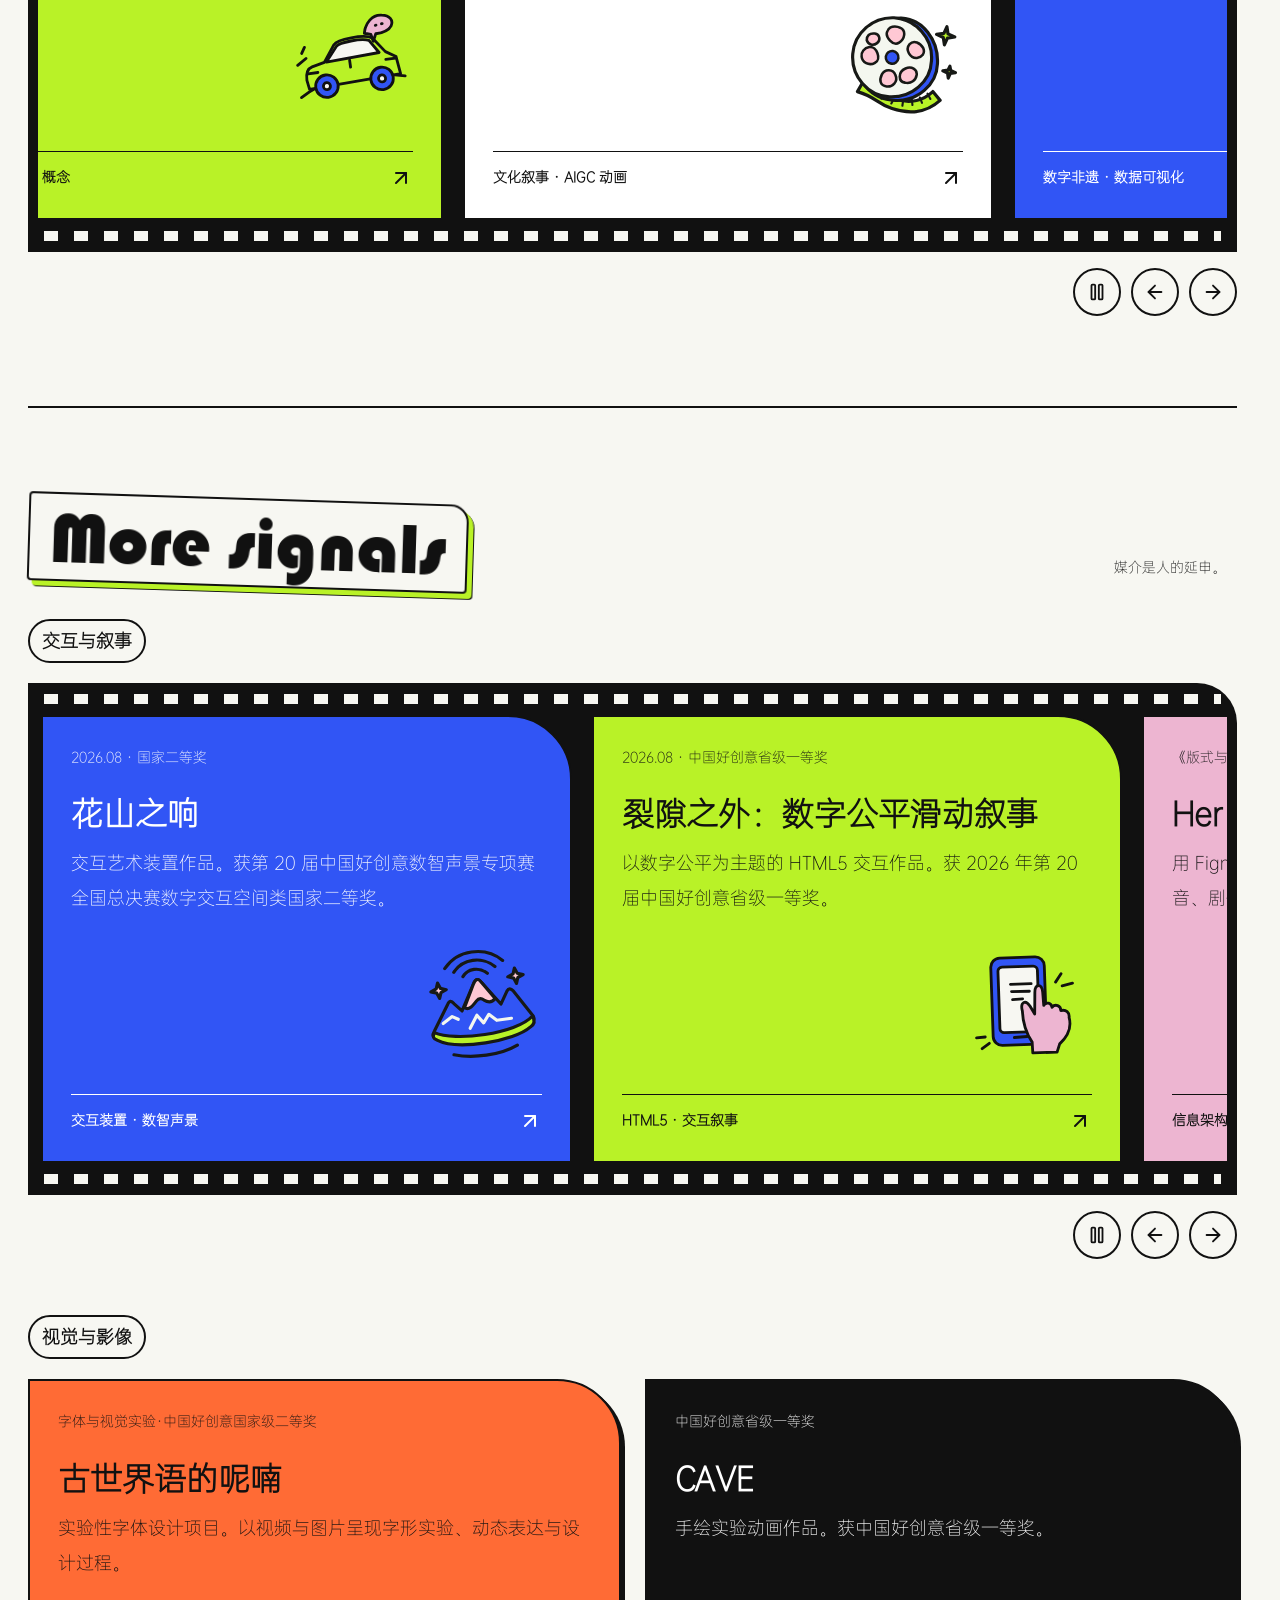
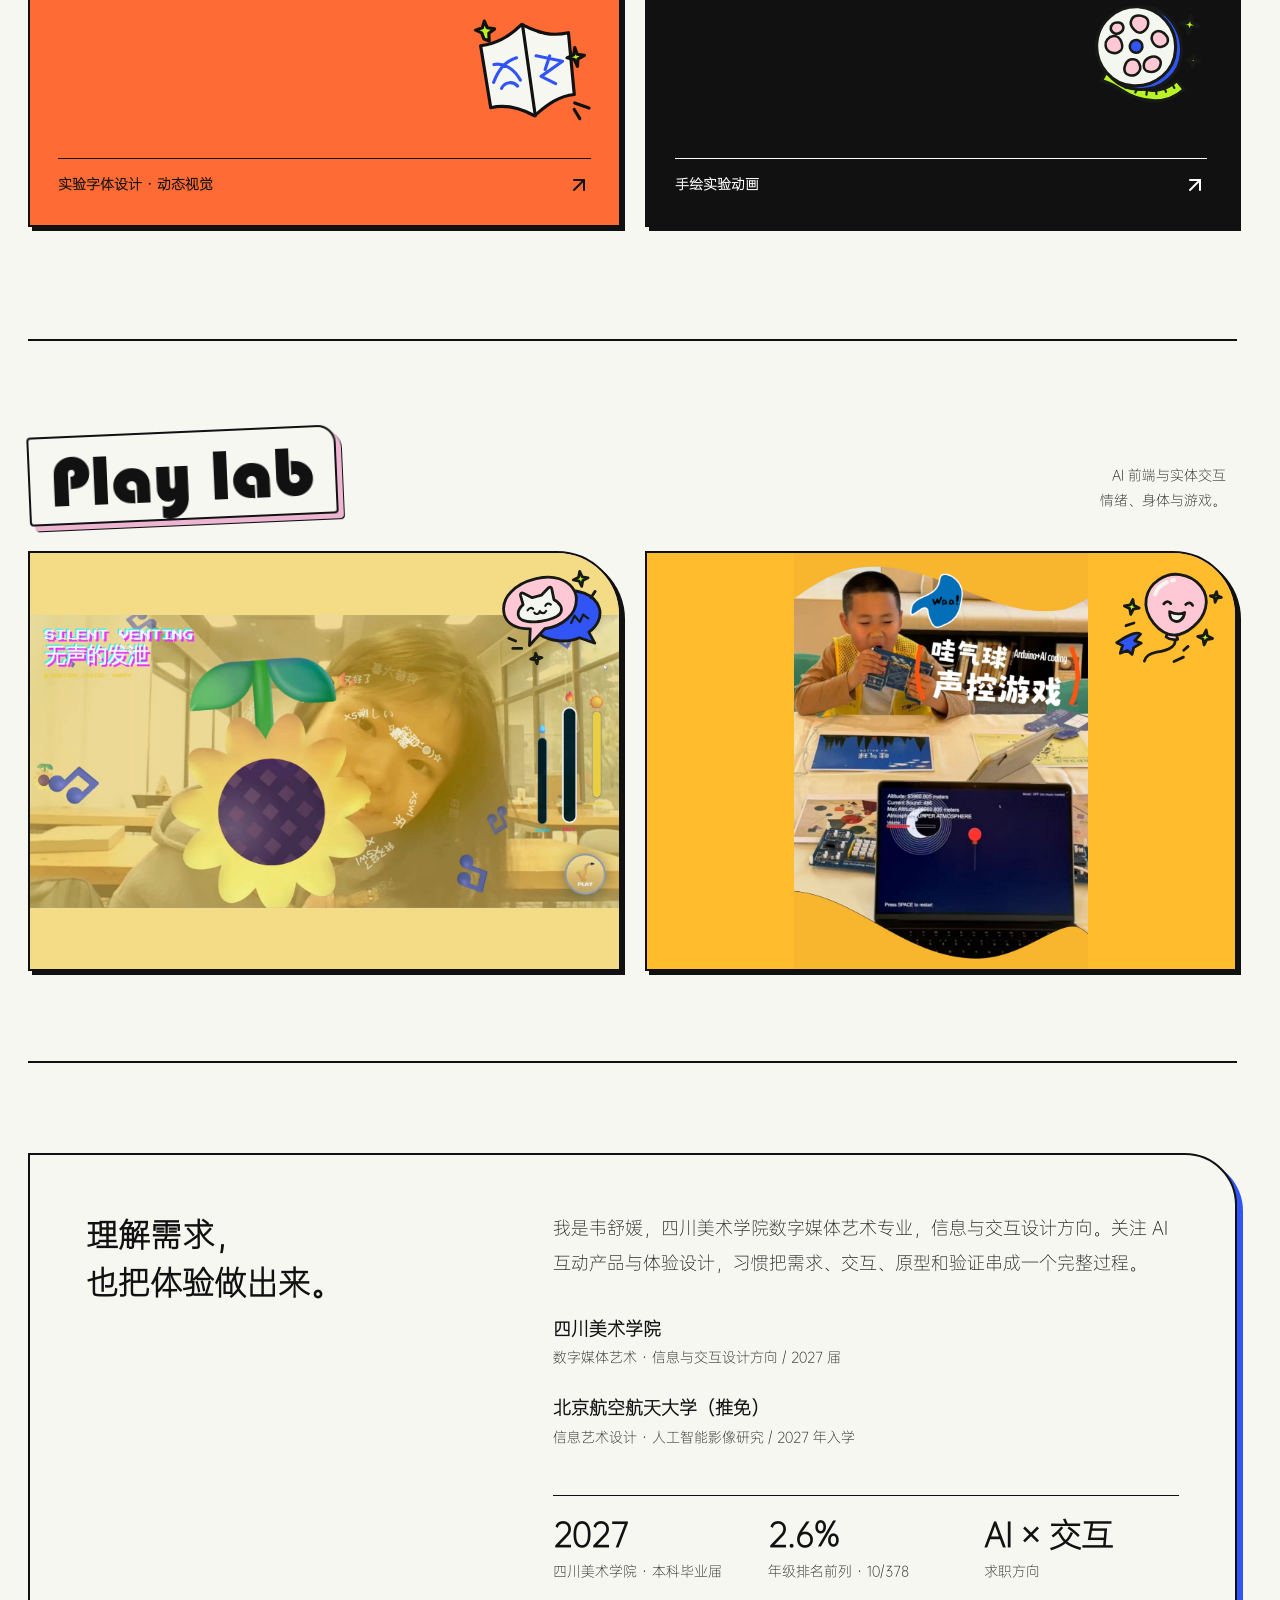
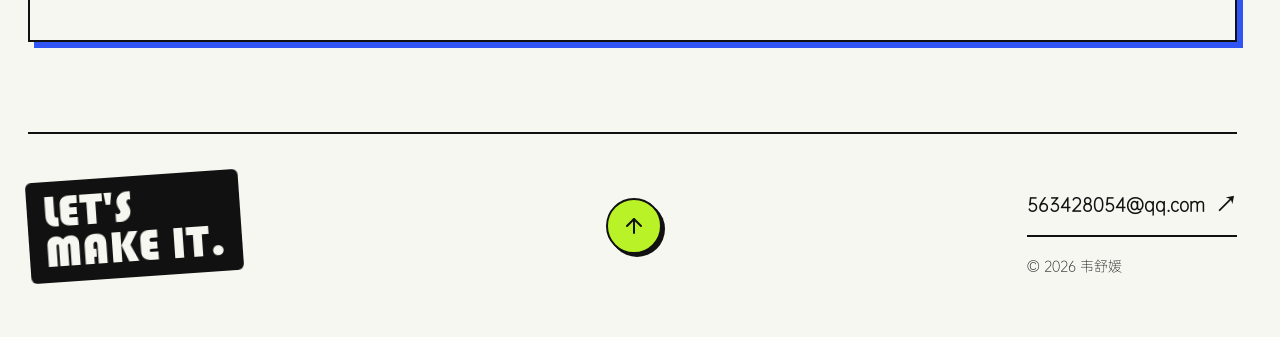
==== commit 80e08db9: "feat(portfolio): publish both editions" ====
--- a/index.html
+++ b/index.html
@@ -3,7 +3,7 @@
 <head>
   <meta charset="utf-8" />
   <meta name="viewport" content="width=device-width, initial-scale=1" />
-  <title>韦舒媛｜AI 互动产品与体验设计</title>
+  <title>韦舒媛｜AI 互动产品与体验设计 · 新版</title>
   <style>
     @font-face{font-family:Bauhaus93;src:url('assets/Bauhaus93.ttf') format('truetype');font-display:swap}
     :root{--ink:#111;--paper:#f7f7f2;--lime:#b9f227;--blue:#3155f5;--line:#111;--max:1280px}
@@ -25,10 +25,19 @@
   <link rel="stylesheet" href="refinement.css?v=20261124-2">
   <link rel="stylesheet" href="film-frame.css?v=20261105-3">
   <link rel="stylesheet" href="afk-growth.css?v=20261105-3">
-  <link rel="stylesheet" href="portfolio-play.css?v=1">
+  <link rel="stylesheet" href="portfolio-play.css?v=2">
+  <link rel="stylesheet" href="version-links.css">
 </head>
 <body>
-  <header class="top"><a class="mark" href="#top">你的名字 / AI 产品</a><nav class="nav"><a href="#work">作品</a><a href="#about">关于我</a><a href="#contact">联系</a></nav></header>
+  <header class="top">
+    <div class="top-brand">
+      <a class="mark" href="#top">韦舒媛 / AI 互动产品</a>
+      <nav class="version-links" aria-label="作品集版本">
+        <span aria-current="page">新版</span><a href="old-version.html">旧版</a>
+      </nav>
+    </div>
+    <nav class="nav"><a href="#work">作品</a><a href="#about">关于我</a><a href="#contact">联系</a></nav>
+  </header>
   <main id="top">
     <section class="hero" aria-labelledby="hero-title">
       <div class="hero-board">
@@ -532,6 +541,6 @@
     </div>
   </dialog>
 <script src="assets/lucide.min.js"></script>
-<script src="refinement.js?v=20261124-2"></script>
-<script src="portfolio-play.js?v=1"></script>
+<script src="refinement.js?v=20261125-1"></script>
+<script src="portfolio-play.js?v=2"></script>
 </body></html>
--- a/portfolio-play.css
+++ b/portfolio-play.css
@@ -5,11 +5,59 @@
 }
 
 body {
+  --play-grid-size: 108px;
+  isolation: isolate;
+}
+
+body::before {
+  content: "";
+  position: fixed;
+  inset: calc(-1 * var(--play-grid-size)) 0 0 calc(-1 * var(--play-grid-size));
+  z-index: -1;
+  pointer-events: none;
   background-image:
     linear-gradient(to right, var(--play-grid) 1px, transparent 1px),
     linear-gradient(to bottom, var(--play-grid) 1px, transparent 1px);
   background-position: center top;
-  background-size: 108px 108px;
+  background-size: var(--play-grid-size) var(--play-grid-size);
+  animation: grid-drift 15s linear infinite;
+}
+
+@keyframes grid-drift {
+  to { transform: translate3d(var(--play-grid-size), var(--play-grid-size), 0); }
+}
+
+.click-burst {
+  position: fixed;
+  z-index: 90;
+  width: 0;
+  height: 0;
+  pointer-events: none;
+}
+
+.click-spark {
+  position: absolute;
+  inset: 0 auto auto 0;
+  width: var(--spark-size);
+  height: var(--spark-size);
+  filter: drop-shadow(1px 1px 0 var(--ink)) drop-shadow(-1px -1px 0 var(--ink));
+  animation: click-star-pop .66s cubic-bezier(.15, .7, .28, 1) both;
+}
+
+.click-spark::before {
+  content: "";
+  display: block;
+  width: 100%;
+  height: 100%;
+  background: var(--spark-color);
+  clip-path: polygon(50% 0, 63% 34%, 100% 38%, 72% 62%, 81% 100%, 50% 79%, 19% 100%, 28% 62%, 0 38%, 37% 34%);
+}
+
+@keyframes click-star-pop {
+  0% { opacity: 0; transform: translate(-50%, -50%) scale(.25) rotate(-24deg); }
+  19% { opacity: 1; transform: translate(calc(-50% + var(--spark-x) * .42), calc(-50% + var(--spark-y) * .42)) scale(1.14); }
+  65% { opacity: 1; }
+  100% { opacity: 0; transform: translate(calc(-50% + var(--spark-x)), calc(-50% + var(--spark-y))) scale(.45) rotate(var(--spark-spin)); }
 }
 
 .top {
@@ -528,6 +576,11 @@
     linear-gradient(to bottom, var(--play-grid) 1px, transparent 1px);
   background-size: 88px 88px;
   background-position: center top;
+  animation: detail-grid-drift 13s linear infinite;
+}
+
+@keyframes detail-grid-drift {
+  to { background-position: calc(50% + 88px) 88px; }
 }
 
 .detail-intro > div, .detail-intro .detail-meta {
@@ -557,7 +610,7 @@
 }
 
 @media (max-width: 720px) {
-  body { background-size: 62px 62px; }
+  body { --play-grid-size: 62px; }
   .top { gap: 6px; padding: 12px 12px 10px; }
   .top .mark { padding: 7px 8px; }
   .top .nav a { min-height: 29px; padding-inline: 8px; }
@@ -590,6 +643,8 @@
 }
 
 @media (prefers-reduced-motion: reduce) {
+  body::before, .detail-intro { animation: none; }
+  .click-burst { display: none; }
   .hero *, #work:target .section-head h2, .section .project-sticker.sticker-arrived,
   .section .project-sticker, .footer-top {
     animation: none;
--- a/version-links.css
+++ b/version-links.css
@@ -0,0 +1,50 @@
+.top-brand {
+  display: flex;
+  align-items: center;
+  flex-wrap: wrap;
+  gap: 7px 18px;
+  min-width: 0;
+}
+
+.version-links {
+  display: inline-flex;
+  align-items: center;
+  flex-shrink: 0;
+  gap: 2px;
+  padding: 2px;
+  border: 1px solid var(--ink);
+  border-radius: 999px;
+  background: var(--paper);
+  color: var(--ink);
+  font-size: var(--text-small);
+  font-weight: 700;
+  line-height: 1.4;
+  pointer-events: auto;
+}
+
+.version-links > * {
+  padding: 3px 9px;
+  border-radius: inherit;
+  white-space: nowrap;
+}
+
+.version-links [aria-current] {
+  background: var(--ink);
+  color: var(--paper);
+}
+
+.version-links a:hover {
+  background: var(--lime);
+}
+
+@media (max-width: 540px) {
+  .top-brand {
+    display: grid;
+    justify-items: start;
+  }
+
+  .top-brand .mark {
+    white-space: nowrap;
+    max-width: none;
+  }
+}
